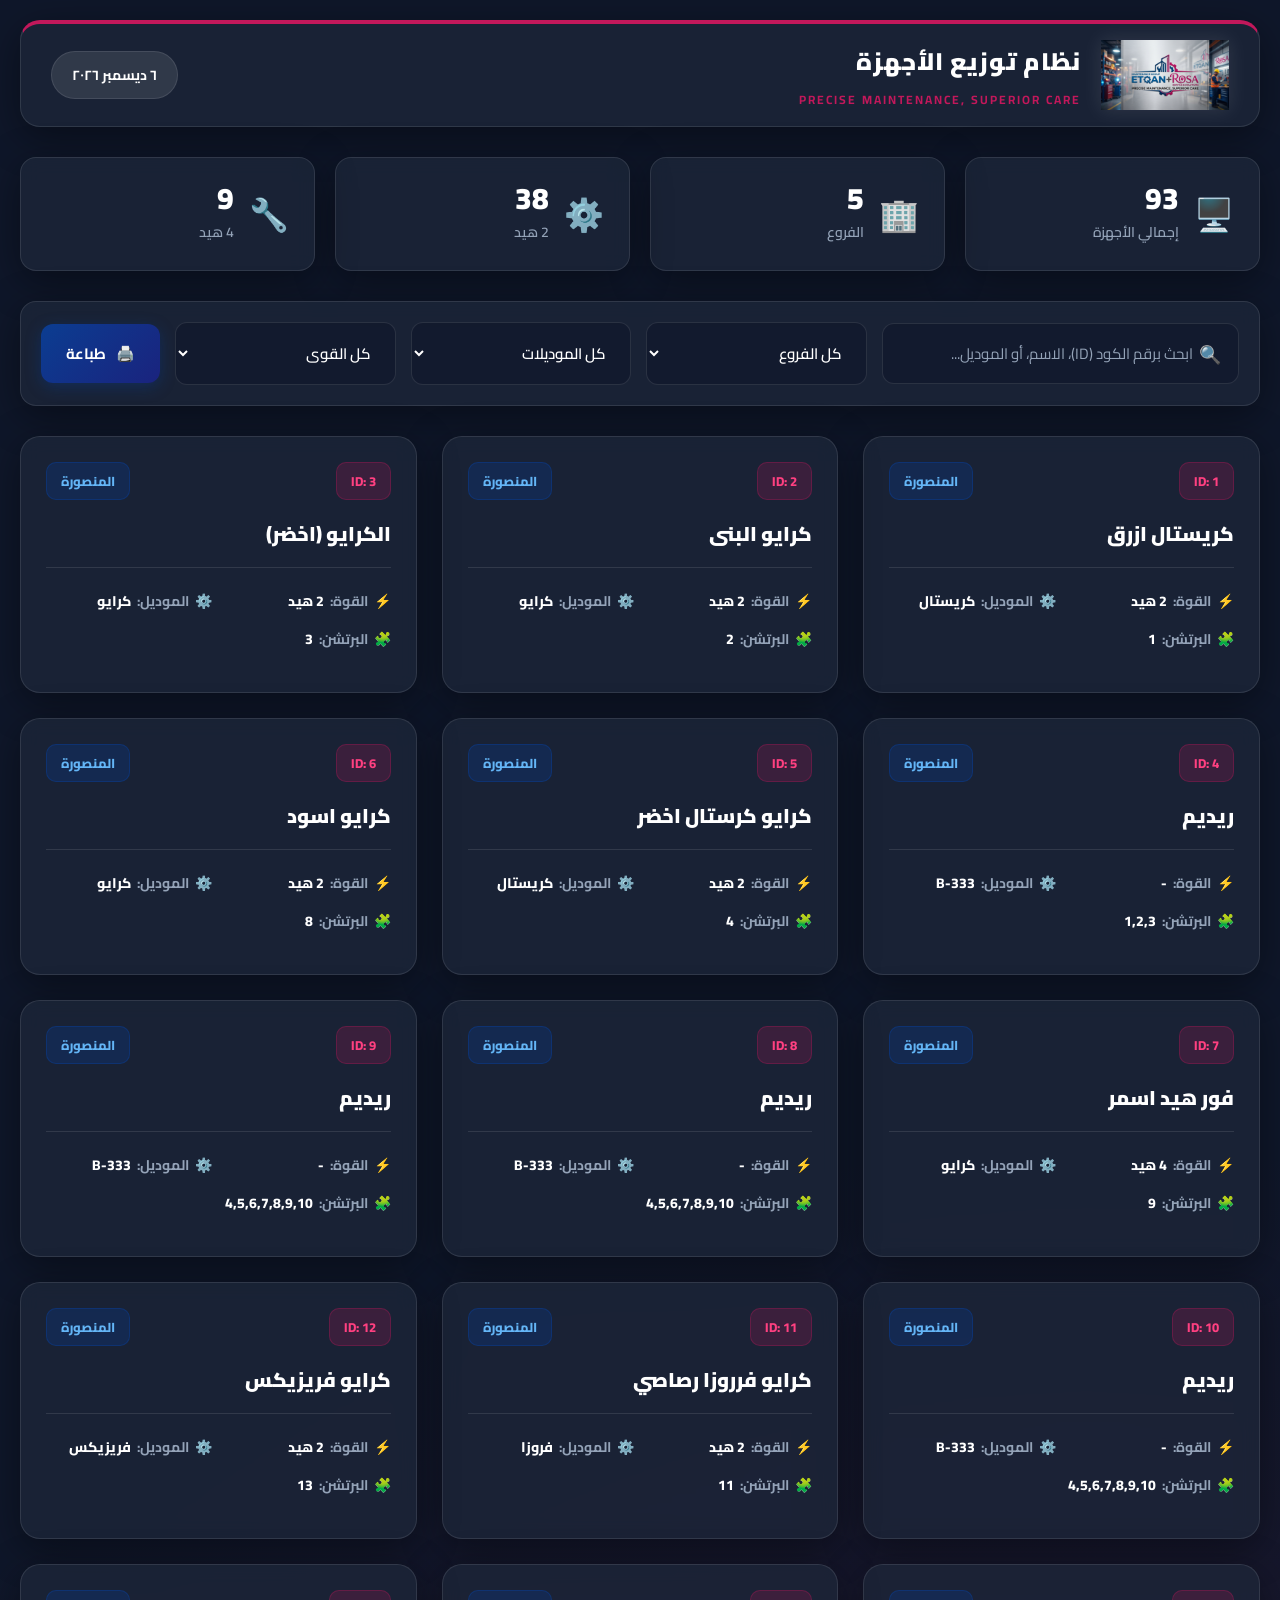
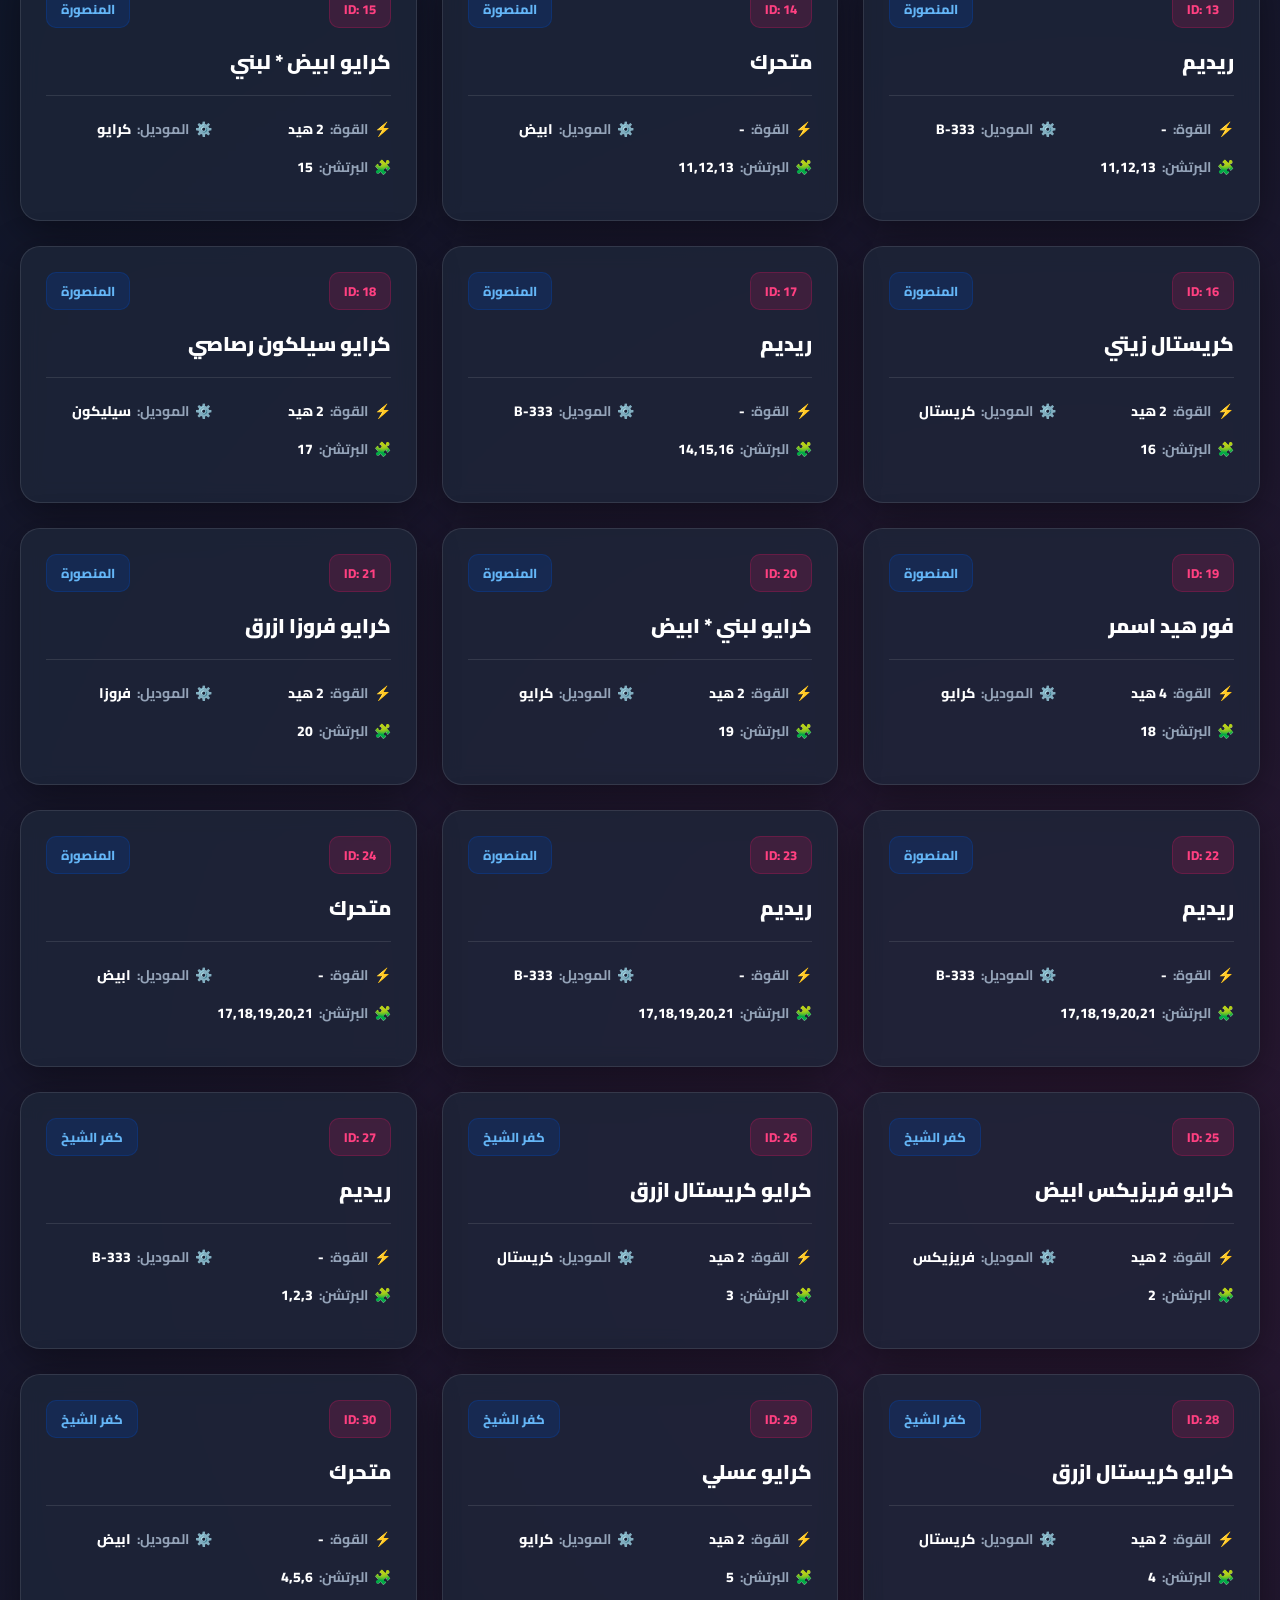
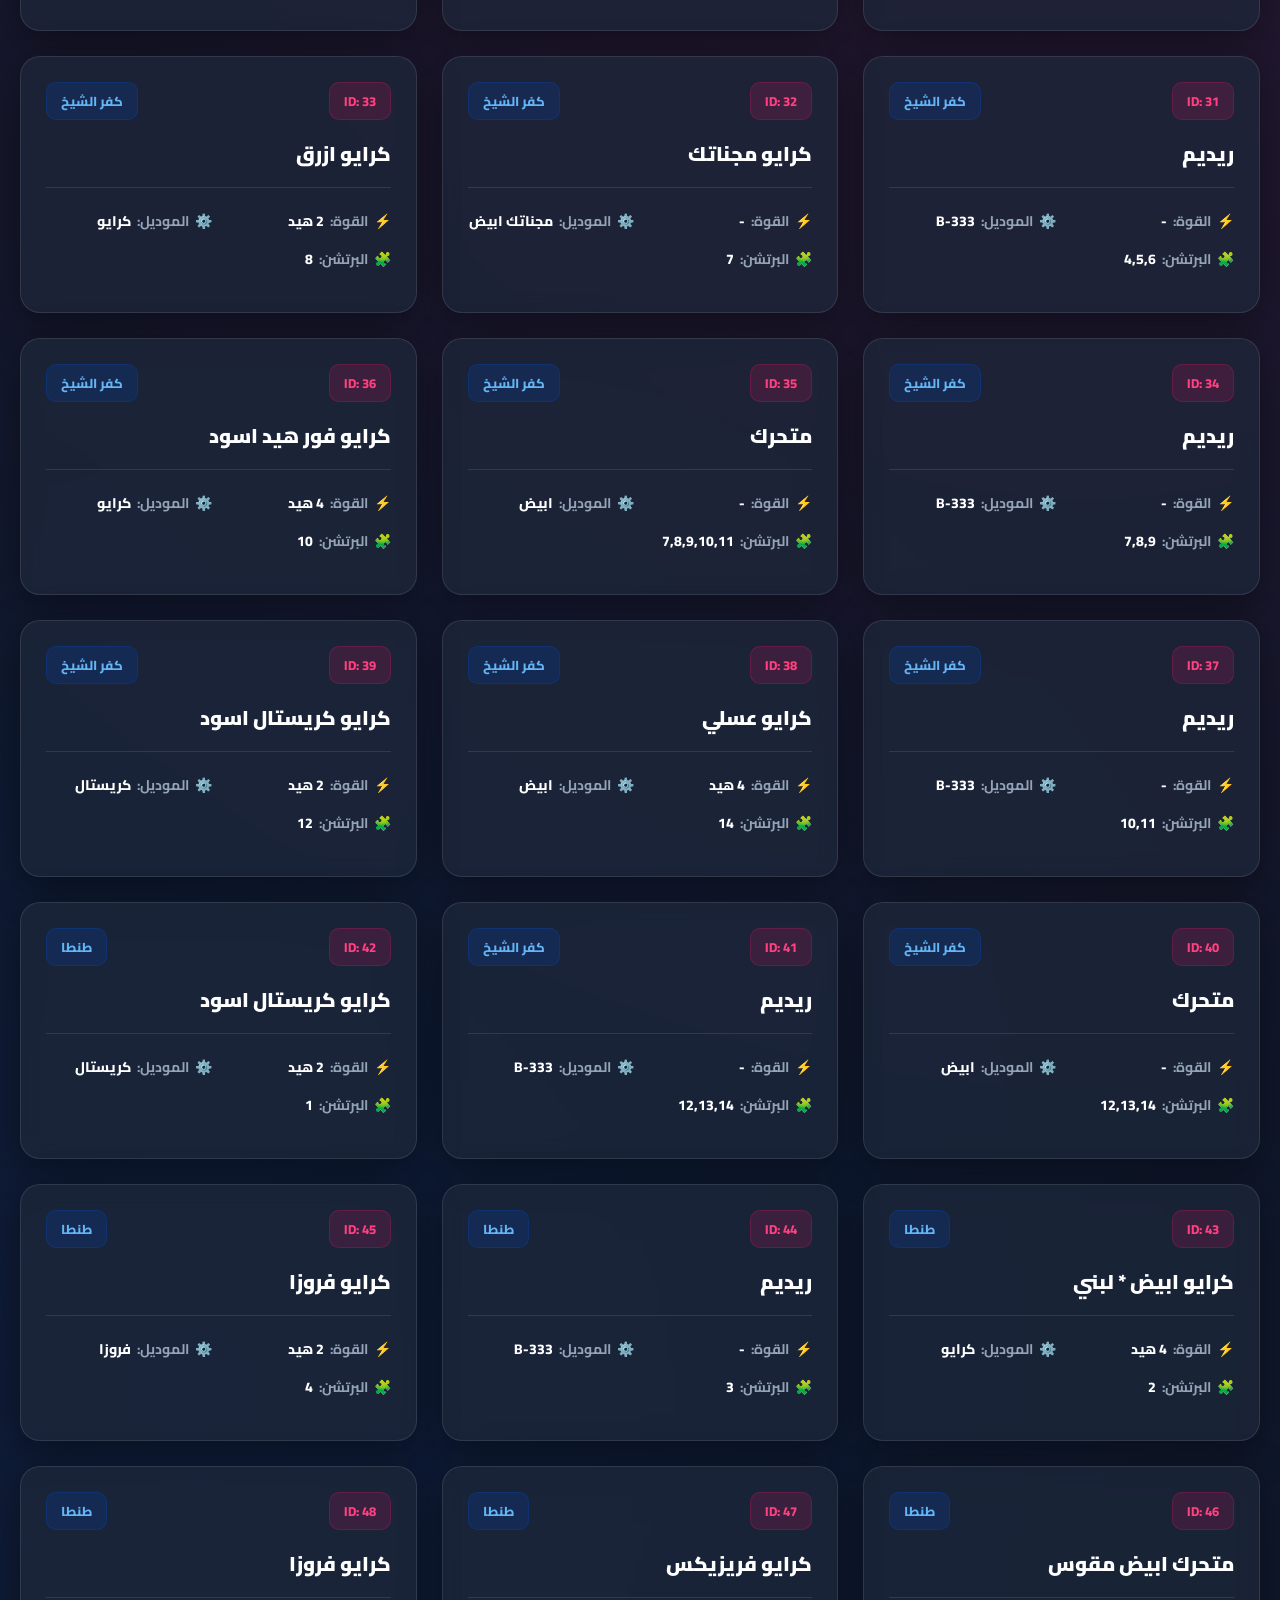
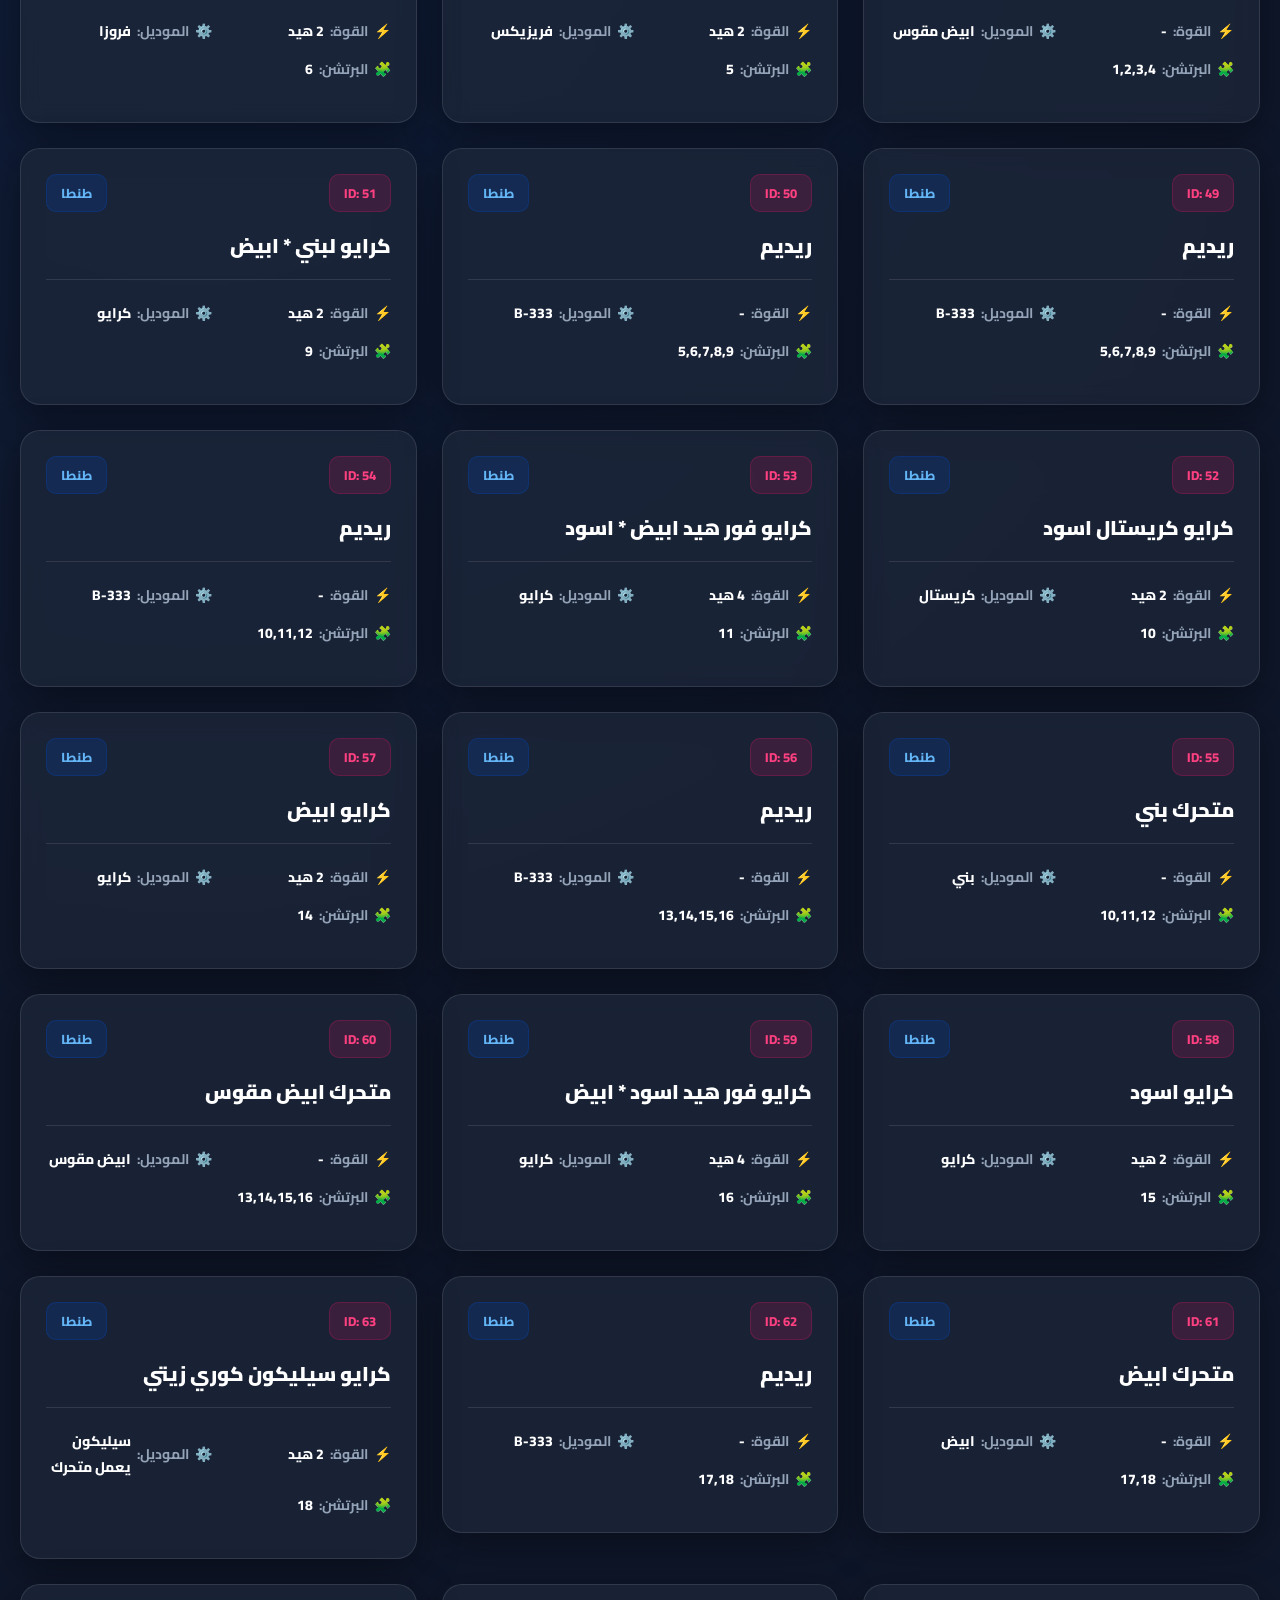
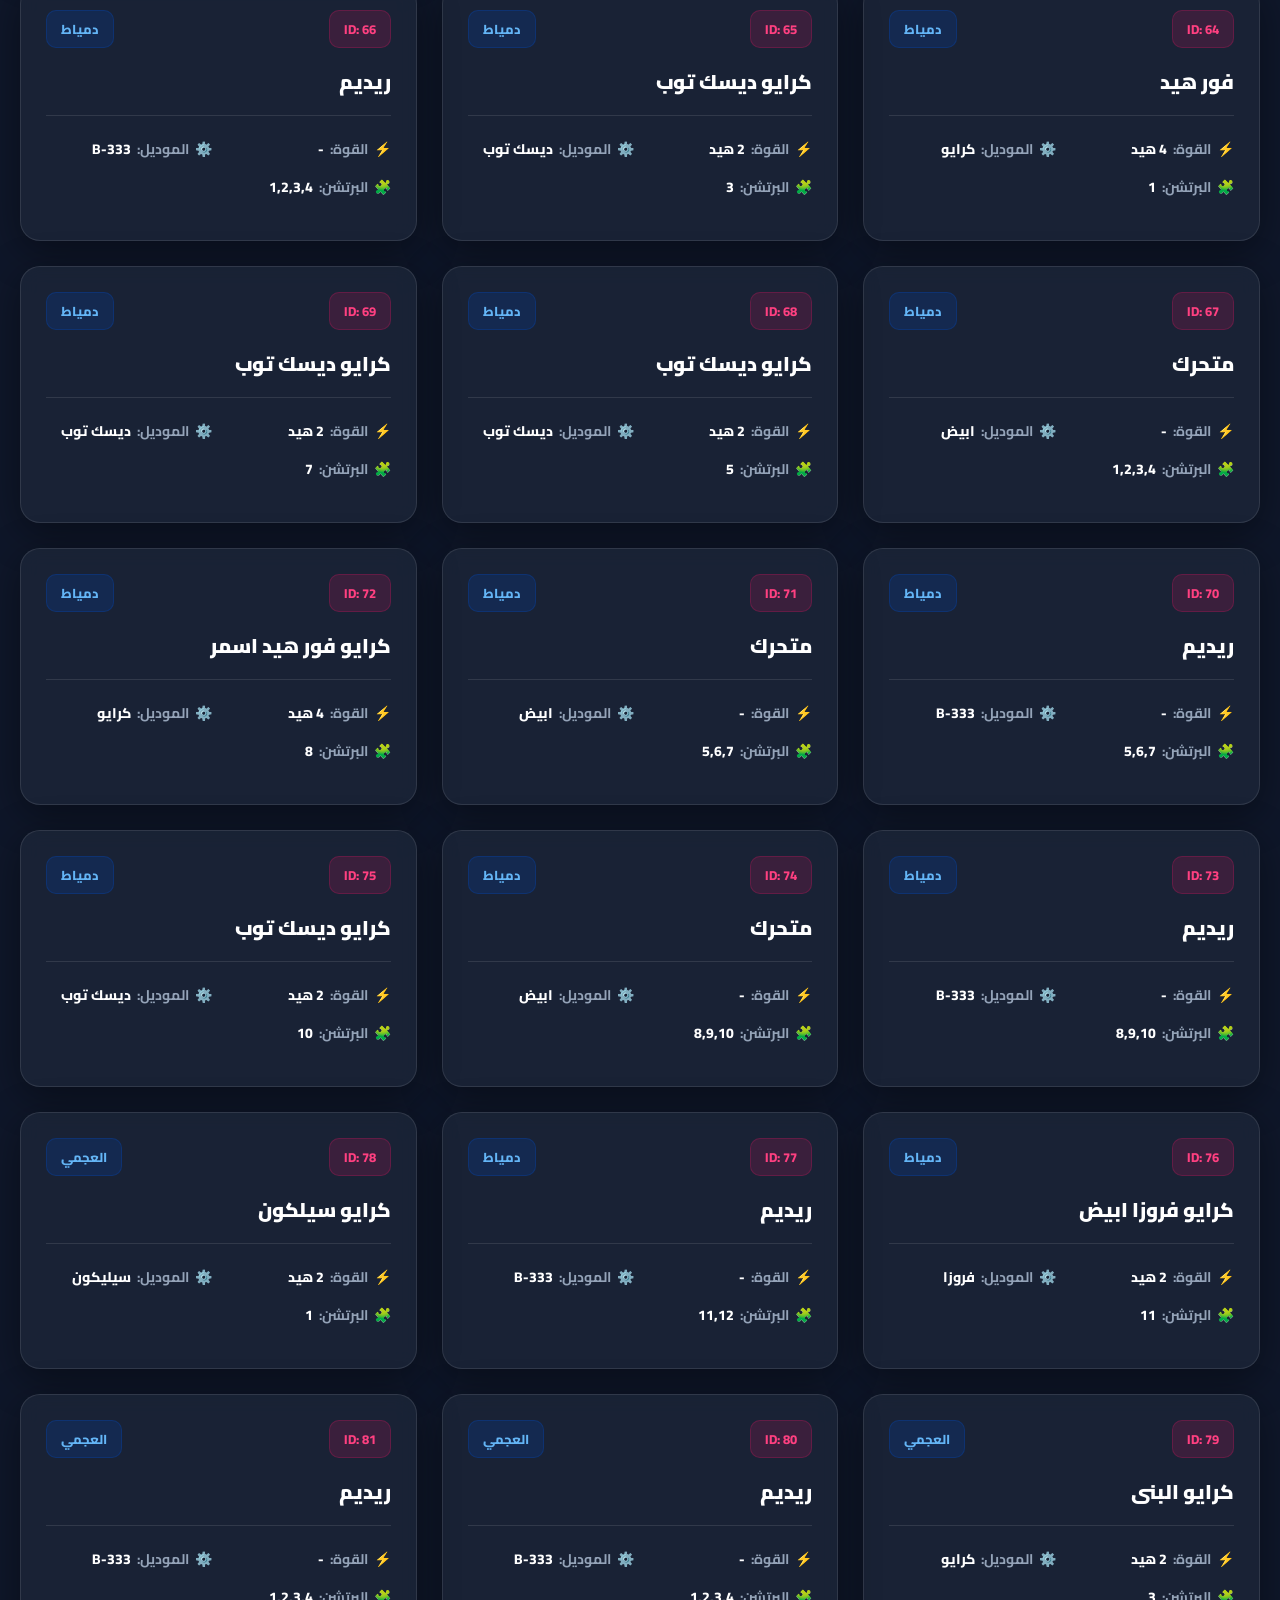
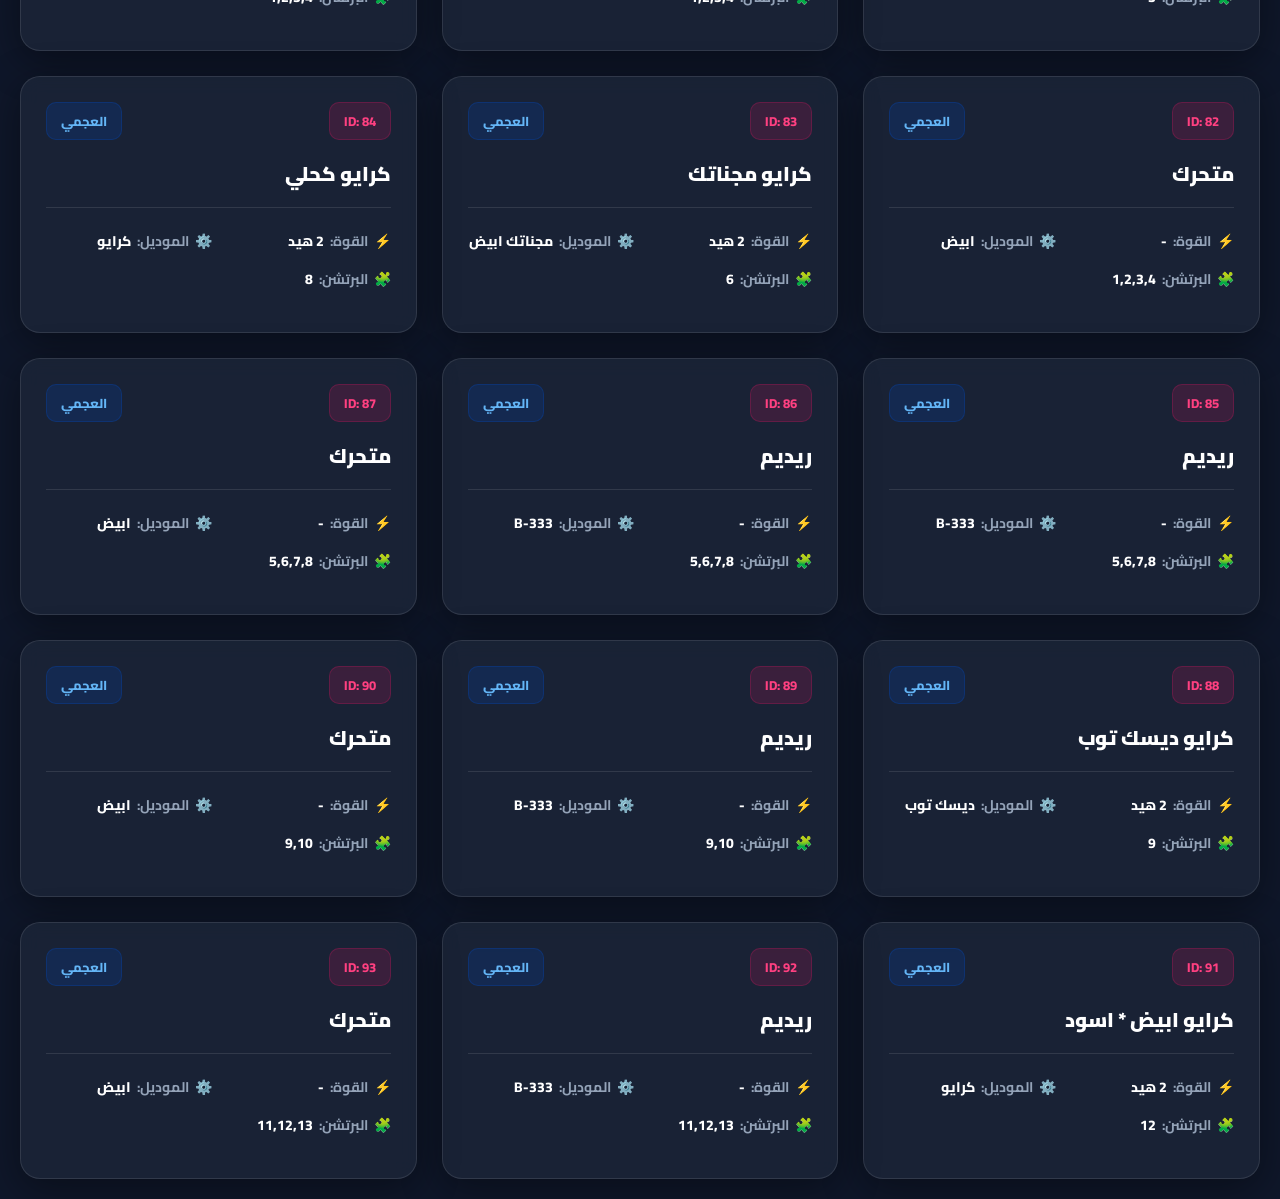
==== index.html @ a365dbce "Update page title: Change "نظام إدارة الأجهزة" to "نظام توزيع الأجهزة" for improved clarity" ====
<!DOCTYPE html>
<html lang="ar" dir="rtl">
<head>
<meta charset="UTF-8">
<meta name="viewport" content="width=device-width, initial-scale=1.0">
<title>ETQAN + ROSA | نظام توزيع الأجهزة</title>
<link href="https://fonts.googleapis.com/css2?family=Cairo:wght@400;600;700;900&display=swap" rel="stylesheet">
<style>
:root {
  --primary: #0b3d91;
  --secondary: #c2185b;
  --bg-dark: #0f172a; 
  --bg-card: rgba(30, 41, 59, 0.7); 
  --text-light: #f8fafc;
  --text-muted: #94a3b8;
  --border-glow: rgba(255, 255, 255, 0.1);
  --shadow: 0 10px 40px rgba(0, 0, 0, 0.4);
}

* { box-sizing: border-box; font-family: 'Cairo', sans-serif; margin: 0; padding: 0; }
body { 
  background-color: var(--bg-dark);
  background-image: radial-gradient(circle at 15% 50%, rgba(11, 61, 145, 0.15), transparent 25%),
                    radial-gradient(circle at 85% 30%, rgba(194, 24, 91, 0.15), transparent 25%);
  color: var(--text-light); 
  padding: 20px; 
  min-height: 100vh; 
}
.container { max-width: 1400px; margin: auto; }

/* الهيدر */
.main-header {
  display: flex; justify-content: space-between; align-items: center;
  background: var(--bg-card); backdrop-filter: blur(16px);
  padding: 15px 30px; border-radius: 20px;
  box-shadow: var(--shadow); margin-bottom: 30px;
  border: 1px solid var(--border-glow);
  border-top: 4px solid var(--secondary);
}

.logo-area { display: flex; align-items: center; gap: 20px; }
.logo-img { height: 70px; object-fit: contain; filter: drop-shadow(0 0 10px rgba(255,255,255,0.1)); }
.header-text h1 { font-size: 24px; color: #fff; font-weight: 900; letter-spacing: 1px;}
.header-text p { font-size: 12px; color: var(--secondary); font-weight: 700; letter-spacing: 2px; margin-top: 4px;}

.date-badge { background: rgba(255,255,255,0.1); color: #fff; padding: 10px 20px; border-radius: 30px; font-weight: 700; font-size: 14px; border: 1px solid var(--border-glow); white-space: nowrap;}

/* إحصائيات */
.stats { display: grid; grid-template-columns: repeat(auto-fit, minmax(200px, 1fr)); gap: 20px; margin-bottom: 30px; }
.stat { 
  background: var(--bg-card); backdrop-filter: blur(10px);
  padding: 25px; border-radius: 16px; box-shadow: var(--shadow); 
  display: flex; align-items: center; gap: 15px; border-right: 4px solid var(--primary);
  border: 1px solid var(--border-glow);
  transition: transform 0.3s ease;
}
.stat:hover { transform: translateY(-5px); border-color: var(--primary); }
.stat-icon { font-size: 32px; }
.stat-info span { display: block; font-size: 30px; font-weight: 900; color: #fff; line-height: 1; }
.stat-info label { font-size: 14px; color: var(--text-muted); margin-top: 6px; display: block; font-weight: 600;}

/* أدوات البحث */
.toolbar { 
  display: flex; gap: 15px; flex-wrap: wrap; 
  background: var(--bg-card); backdrop-filter: blur(10px); 
  padding: 20px; border-radius: 16px; box-shadow: var(--shadow); margin-bottom: 30px; align-items: center;
  border: 1px solid var(--border-glow);
}
.search-box { position: relative; flex: 2; min-width: 250px; }
.search-box .search-icon { position: absolute; right: 18px; top: 50%; transform: translateY(-50%); color: var(--text-muted); font-size: 18px;}
.search-box input { width: 100%; padding: 15px 45px 15px 20px; border: 1px solid var(--border-glow); border-radius: 12px; font-family: 'Cairo'; font-size: 15px; background: rgba(15, 23, 42, 0.6); color: #fff; transition: all 0.3s; }
.search-box input::placeholder { color: var(--text-muted); }
.search-box input:focus { outline: none; border-color: var(--primary); box-shadow: 0 0 0 4px rgba(11,61,145,0.3); }

.toolbar select { padding: 15px 20px; border: 1px solid var(--border-glow); border-radius: 12px; font-family: 'Cairo'; font-size: 15px; font-weight: 600; background: rgba(15, 23, 42, 0.6); color: #fff; flex: 1; min-width: 140px; cursor: pointer; transition: all 0.3s; }
.toolbar select:focus { outline: none; border-color: var(--primary); }
.toolbar select option { background: var(--bg-dark); color: #fff; }

.btn-print { padding: 15px 25px; border: none; border-radius: 12px; background: linear-gradient(135deg, var(--primary), #1a237e); color: #fff; cursor: pointer; font-family: 'Cairo'; font-weight: 700; font-size: 15px; transition: all 0.3s; display: flex; align-items: center; justify-content: center; gap: 10px; box-shadow: 0 4px 15px rgba(11,61,145,0.4); white-space: nowrap;}
.btn-print:hover { transform: translateY(-2px); box-shadow: 0 6px 20px rgba(11,61,145,0.6);}

/* شبكة الأجهزة */
.devices { display: grid; grid-template-columns: repeat(auto-fill, minmax(300px, 1fr)); gap: 25px; align-items: start; }

.card { 
  background: var(--bg-card); backdrop-filter: blur(10px);
  border-radius: 20px; padding: 25px; 
  box-shadow: var(--shadow); cursor: pointer; 
  transition: all 0.3s ease; border: 1px solid var(--border-glow); 
  position: relative; overflow: hidden; display: flex; flex-direction: column; text-decoration: none; color: inherit;
  animation: fadeIn 0.5s ease-out forwards; opacity: 0;
}

@keyframes fadeIn { from { opacity: 0; transform: translateY(10px); } to { opacity: 1; transform: translateY(0); } }

.card:hover { 
  transform: translateY(-8px); 
  box-shadow: 0 15px 35px rgba(0,0,0,0.5); 
  border-color: rgba(255,255,255,0.3);
  background: rgba(30, 41, 59, 0.9);
}

.card-head { display: flex; justify-content: space-between; align-items: center; margin-bottom: 15px; }
.badge { background: rgba(194, 24, 91, 0.2); color: #ff4081; padding: 6px 14px; border-radius: 10px; font-size: 13px; font-weight: 800; border: 1px solid rgba(194, 24, 91, 0.3);}
.branch-tag { background: rgba(11, 61, 145, 0.3); color: #64b5f6; padding: 6px 14px; border-radius: 10px; font-size: 13px; font-weight: 800; border: 1px solid rgba(11, 61, 145, 0.5);}
.card h3 { font-size: 20px; color: #fff; margin-bottom: 20px; border-bottom: 1px solid var(--border-glow); padding-bottom: 15px; font-weight: 900;}

.info-grid { display: grid; grid-template-columns: 1fr 1fr; gap: 12px; margin-bottom: 15px; }
.info-item { font-size: 14px; color: var(--text-muted); font-weight: 600; display: flex; align-items: center; gap: 6px;}
.info-item span { color: #fff; font-weight: 800; }
.info-item.full-width { grid-column: 1 / -1; }

.empty { grid-column: 1/-1; text-align: center; padding: 60px; color: var(--text-muted); font-size: 18px; font-weight: 700; }

/* =========================================
   التجاوب مع الشاشات (Responsive Design)
   ========================================= */

/* للشاشات المتوسطة (تابلت) */
@media (max-width: 992px) {
  .stats { grid-template-columns: repeat(2, 1fr); } /* الإحصائيات اتنين في الصف */
  .search-box { flex: 1 1 100%; } /* مربع البحث ياخد الصف كله */
  .toolbar select { flex: 1 1 calc(50% - 10px); } /* الفلاتر اتنين في الصف */
  .btn-print { flex: 1 1 100%; } /* زرار الطباعة ياخد الصف كله */
}

/* للشاشات الصغيرة (موبايل) */
@media (max-width: 768px) {
  body { padding: 10px; }
  
  /* الهيدر يترتب فوق بعض */
  .main-header { flex-direction: column; text-align: center; gap: 15px; padding: 20px; }
  .logo-area { flex-direction: column; gap: 10px; }
  .logo-img { height: 60px; }
  .header-text h1 { font-size: 20px; }
  .date-badge { font-size: 12px; padding: 8px 15px; }

  /* الإحصائيات واحد في الصف */
  .stats { grid-template-columns: 1fr; gap: 15px; }
  
  /* الفلاتر واحد في الصف */
  .toolbar select { flex: 1 1 100%; }
  
  /* الكروت واحد في الصف */
  .devices { grid-template-columns: 1fr; }
  .card { padding: 20px; }
  
  /* تصغير الخطوط شوية */
  .card h3 { font-size: 18px; }
  .stat-info span { font-size: 24px; }
}

/* للطباعة */
@media print {
  body { background: #fff; color: #000; }
  .main-header, .toolbar, .stats, .btn-print { display: none !important; }
  .devices { grid-template-columns: repeat(3, 1fr); gap: 15px; }
  .card { break-inside: avoid; box-shadow: none; border: 1px solid #ccc; background: #fff; color: #000; }
  .card h3, .info-item span { color: #000; }
  .card:hover { transform: none; }
}
</style>
</head>
<body>
<div class="container">
  <header class="main-header">
    <div class="logo-area">
      <img src="logo.png" alt="ETQAN + ROSA" class="logo-img">
      <div class="header-text">
        <h1>نظام توزيع الأجهزة</h1>
        <p>PRECISE MAINTENANCE, SUPERIOR CARE</p>
      </div>
    </div>
    <div class="date-badge" id="currentDate"></div>
  </header>

  <div class="stats" id="stats"></div>

  <div class="toolbar">
    <div class="search-box">
      <span class="search-icon">🔍</span>
      <input type="text" id="search" placeholder="ابحث برقم الكود (ID)، الاسم، أو الموديل..." oninput="applyFilter()">
    </div>
    <select id="filterBranch" onchange="applyFilter()"><option value="">كل الفروع</option></select>
    <select id="filterModel" onchange="applyFilter()"><option value="">كل الموديلات</option></select>
    <select id="filterPower" onchange="applyFilter()"><option value="">كل القوى</option></select>
    <button class="btn-print" onclick="window.print()"><span>🖨️</span> طباعة</button>
  </div>

  <div class="devices" id="devices"></div>
</div>

<script src="data.js"></script>
<script>
const options = { year: 'numeric', month: 'long', day: 'numeric' };
document.getElementById('currentDate').textContent = new Date().toLocaleDateString('ar-EG', options);

function renderStats() {
  const branches = [...new Set(devices.map(d => d.branch))];
  document.getElementById('stats').innerHTML = `
    <div class="stat"><div class="stat-icon">🖥️</div><div class="stat-info"><span>${devices.length}</span><label>إجمالي الأجهزة</label></div></div>
    <div class="stat"><div class="stat-icon">🏢</div><div class="stat-info"><span>${branches.length}</span><label>الفروع</label></div></div>
    <div class="stat"><div class="stat-icon">⚙️</div><div class="stat-info"><span>${devices.filter(d => d.type.includes('2')).length}</span><label>2 هيد</label></div></div>
    <div class="stat"><div class="stat-icon">🔧</div><div class="stat-info"><span>${devices.filter(d => d.type.includes('4')).length}</span><label>4 هيد</label></div></div>
  `;
}

function fillFilters() {
  const branches = [...new Set(devices.map(d => d.branch))].sort();
  const models = [...new Set(devices.map(d => d.model).filter(Boolean))].sort();
  const powers = [...new Set(devices.map(d => d.type).filter(Boolean))].sort();
  document.getElementById('filterBranch').innerHTML += branches.map(b => `<option value="${b}">${b}</option>`).join('');
  document.getElementById('filterModel').innerHTML += models.map(m => `<option value="${m}">${m}</option>`).join('');
  document.getElementById('filterPower').innerHTML += powers.map(p => `<option value="${p}">${p}</option>`).join('');
}

function applyFilter() {
  const q = document.getElementById('search').value.trim().toLowerCase();
  const branch = document.getElementById('filterBranch').value;
  const model = document.getElementById('filterModel').value;
  const power = document.getElementById('filterPower').value;

  const filtered = devices.filter(d => {
    if (branch && d.branch !== branch) return false;
    if (model && d.model !== model) return false;
    if (power && d.type !== power) return false;
    if (q) {
      const hay = `${d.id} ${d.name} ${d.type} ${d.model} ${d.branch} ${d.partition}`.toLowerCase();
      if (!hay.includes(q)) return false;
    }
    return true;
  });
  renderDevices(filtered);
}

function renderDevices(list) {
  const container = document.getElementById('devices');
  container.innerHTML = '';
  if (list.length === 0) { container.innerHTML = '<div class="empty">لا توجد أجهزة مطابقة لبحثك 🔍</div>'; return; }

  list.forEach((dev, index) => {
    const card = document.createElement('a');
    card.className = 'card';
    card.style.animationDelay = `${index * 0.05}s`;
    card.href = `device.html?id=${dev.id}`; 
    
    card.innerHTML = `
      <div class="card-head">
        <span class="badge">ID: ${dev.id}</span>
        <span class="branch-tag">${dev.branch}</span>
      </div>
      <h3>${dev.name}</h3>
      <div class="info-grid">
        <div class="info-item">⚡ <b>القوة:</b> <span>${dev.type}</span></div>
        <div class="info-item">⚙️ <b>الموديل:</b> <span>${dev.model}</span></div>
        <div class="info-item full-width">🧩 <b>البرتشن:</b> <span>${dev.partition}</span></div>
      </div>
    `;
    container.appendChild(card);
  });
}

renderStats();
fillFilters();
renderDevices(devices);
</script>
</body>
</html>
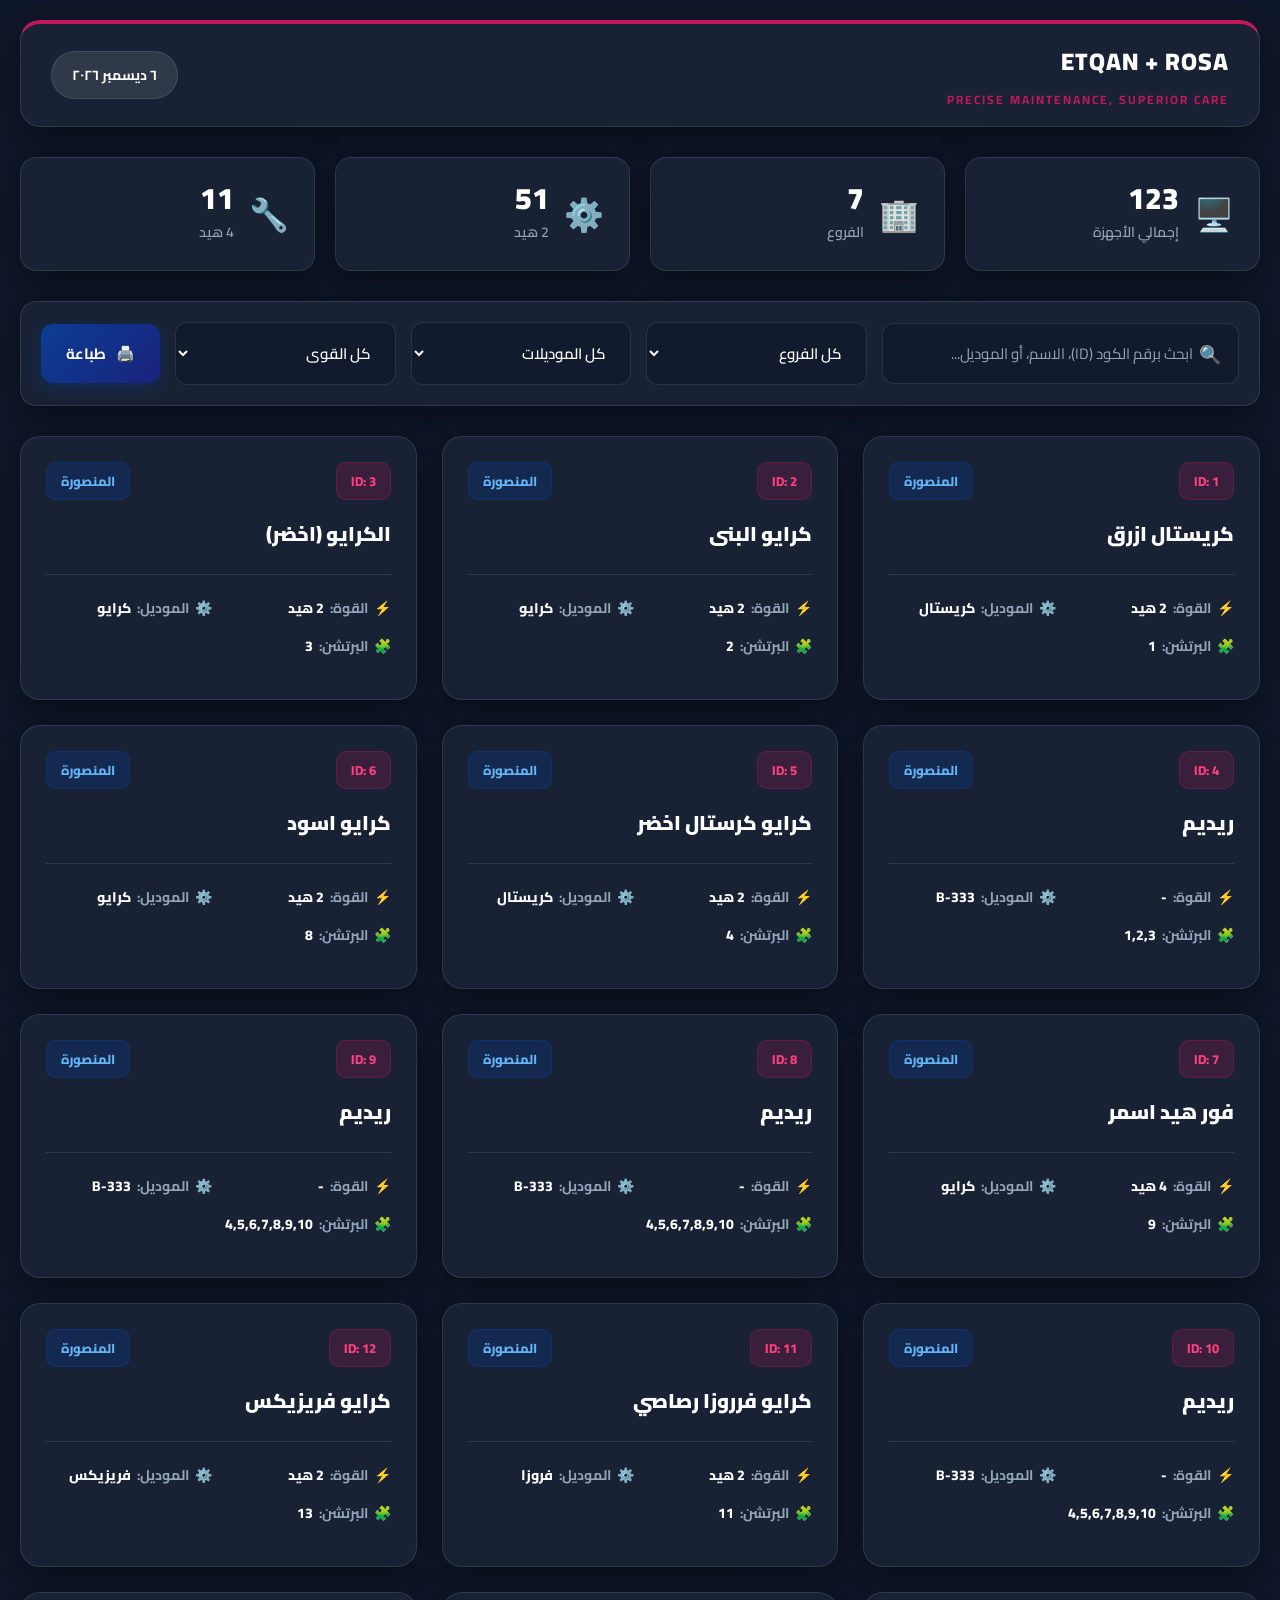
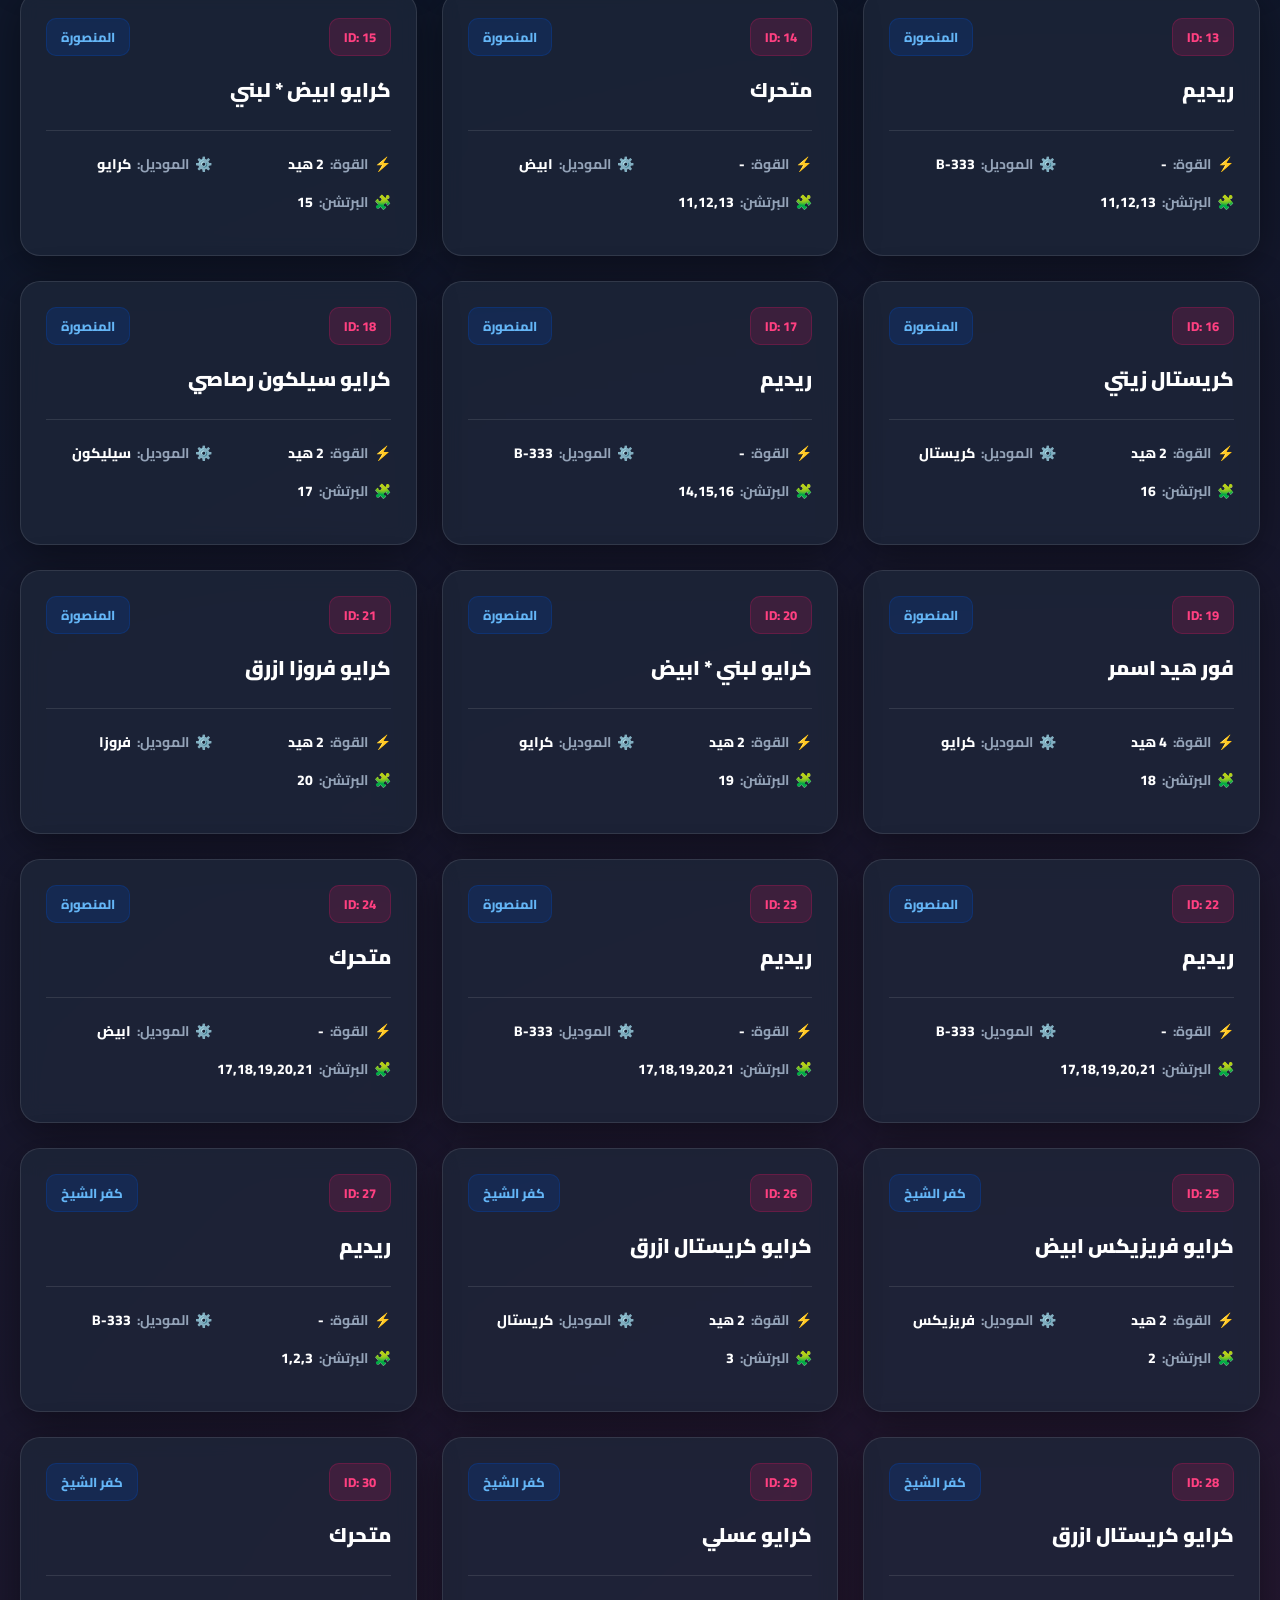
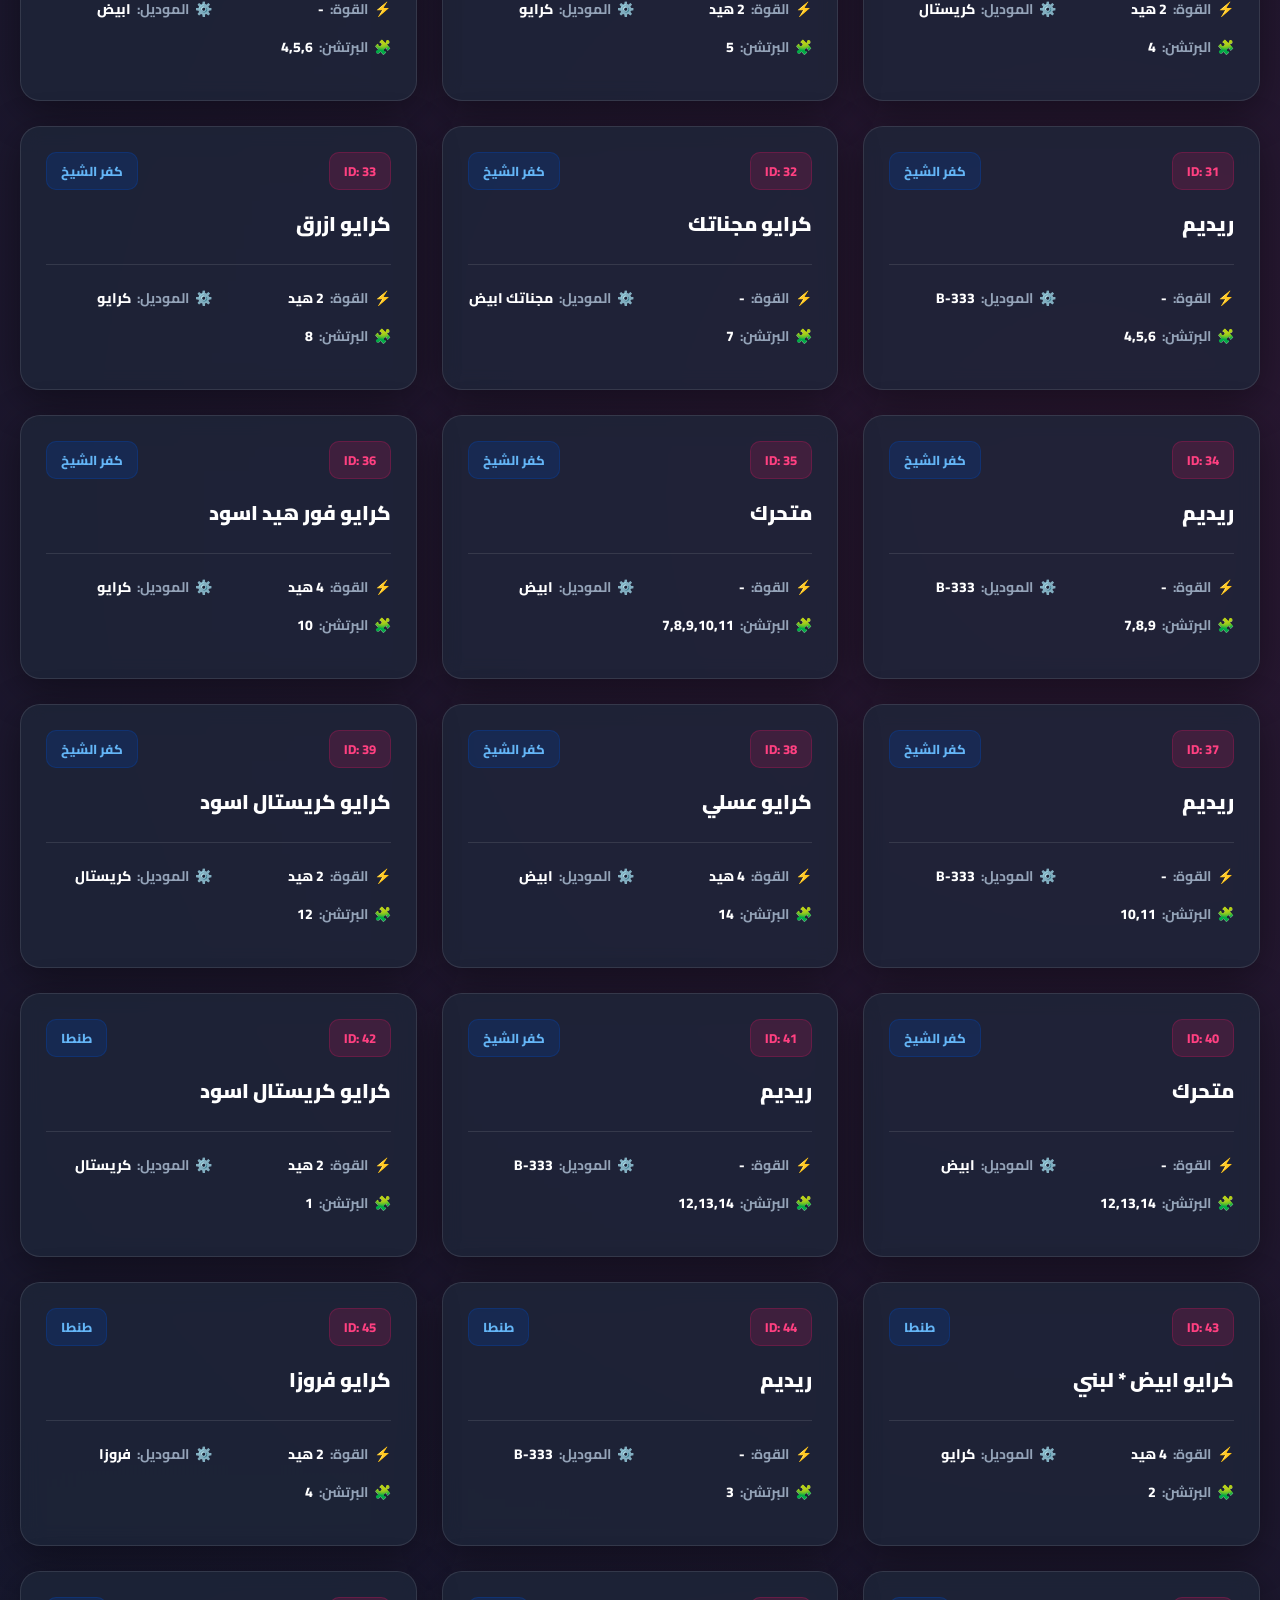
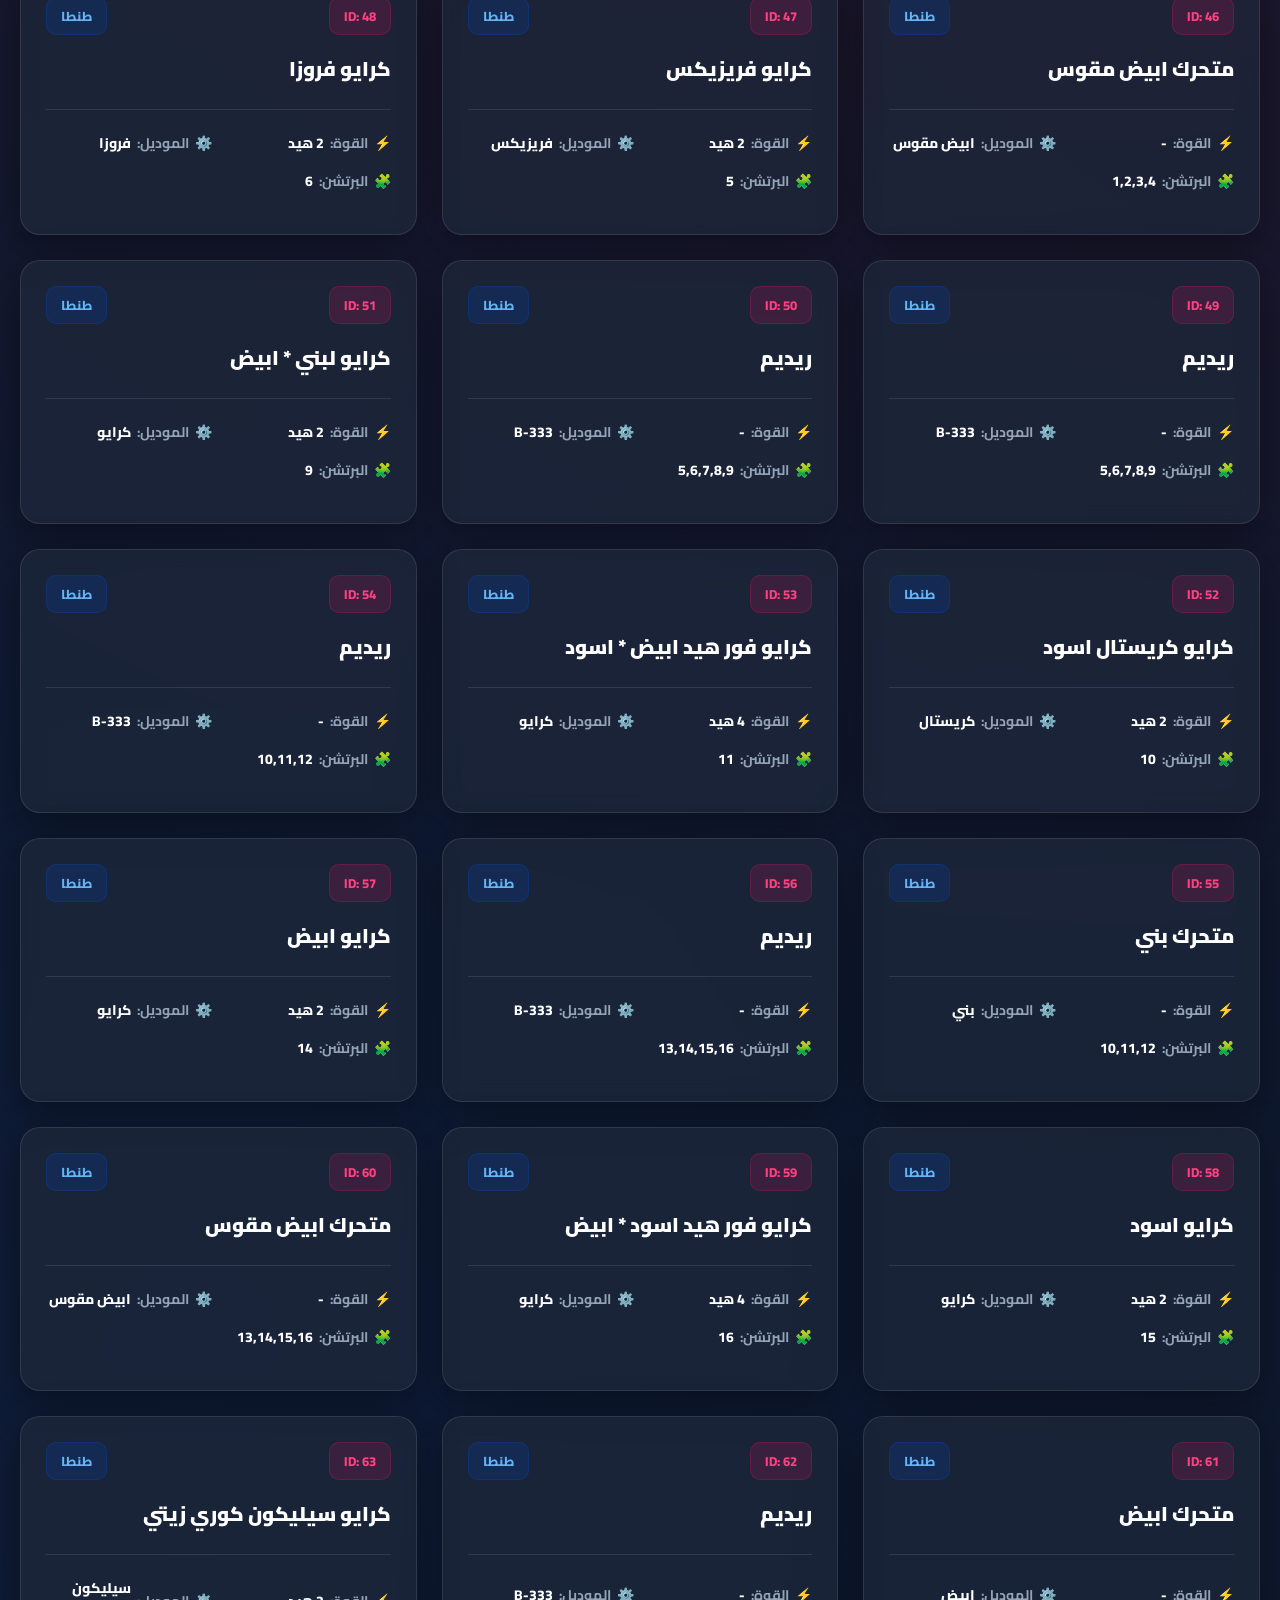
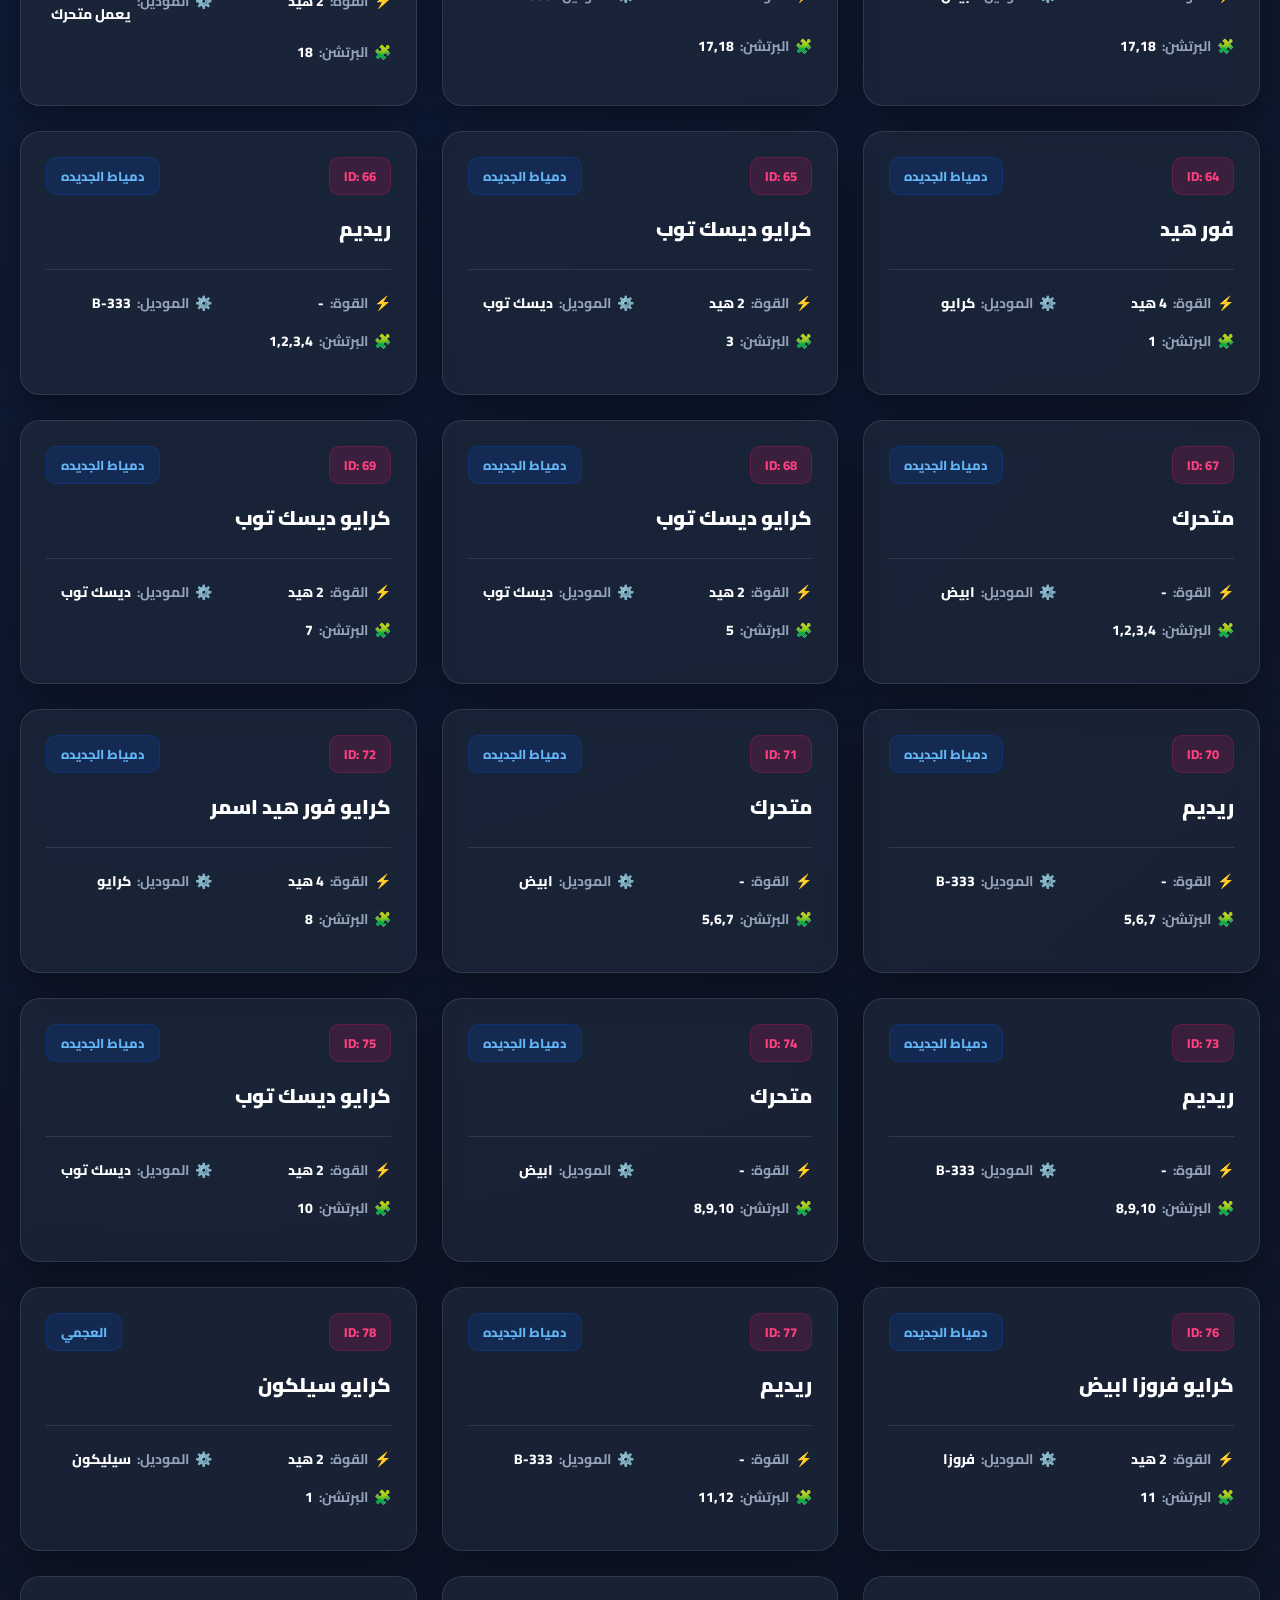
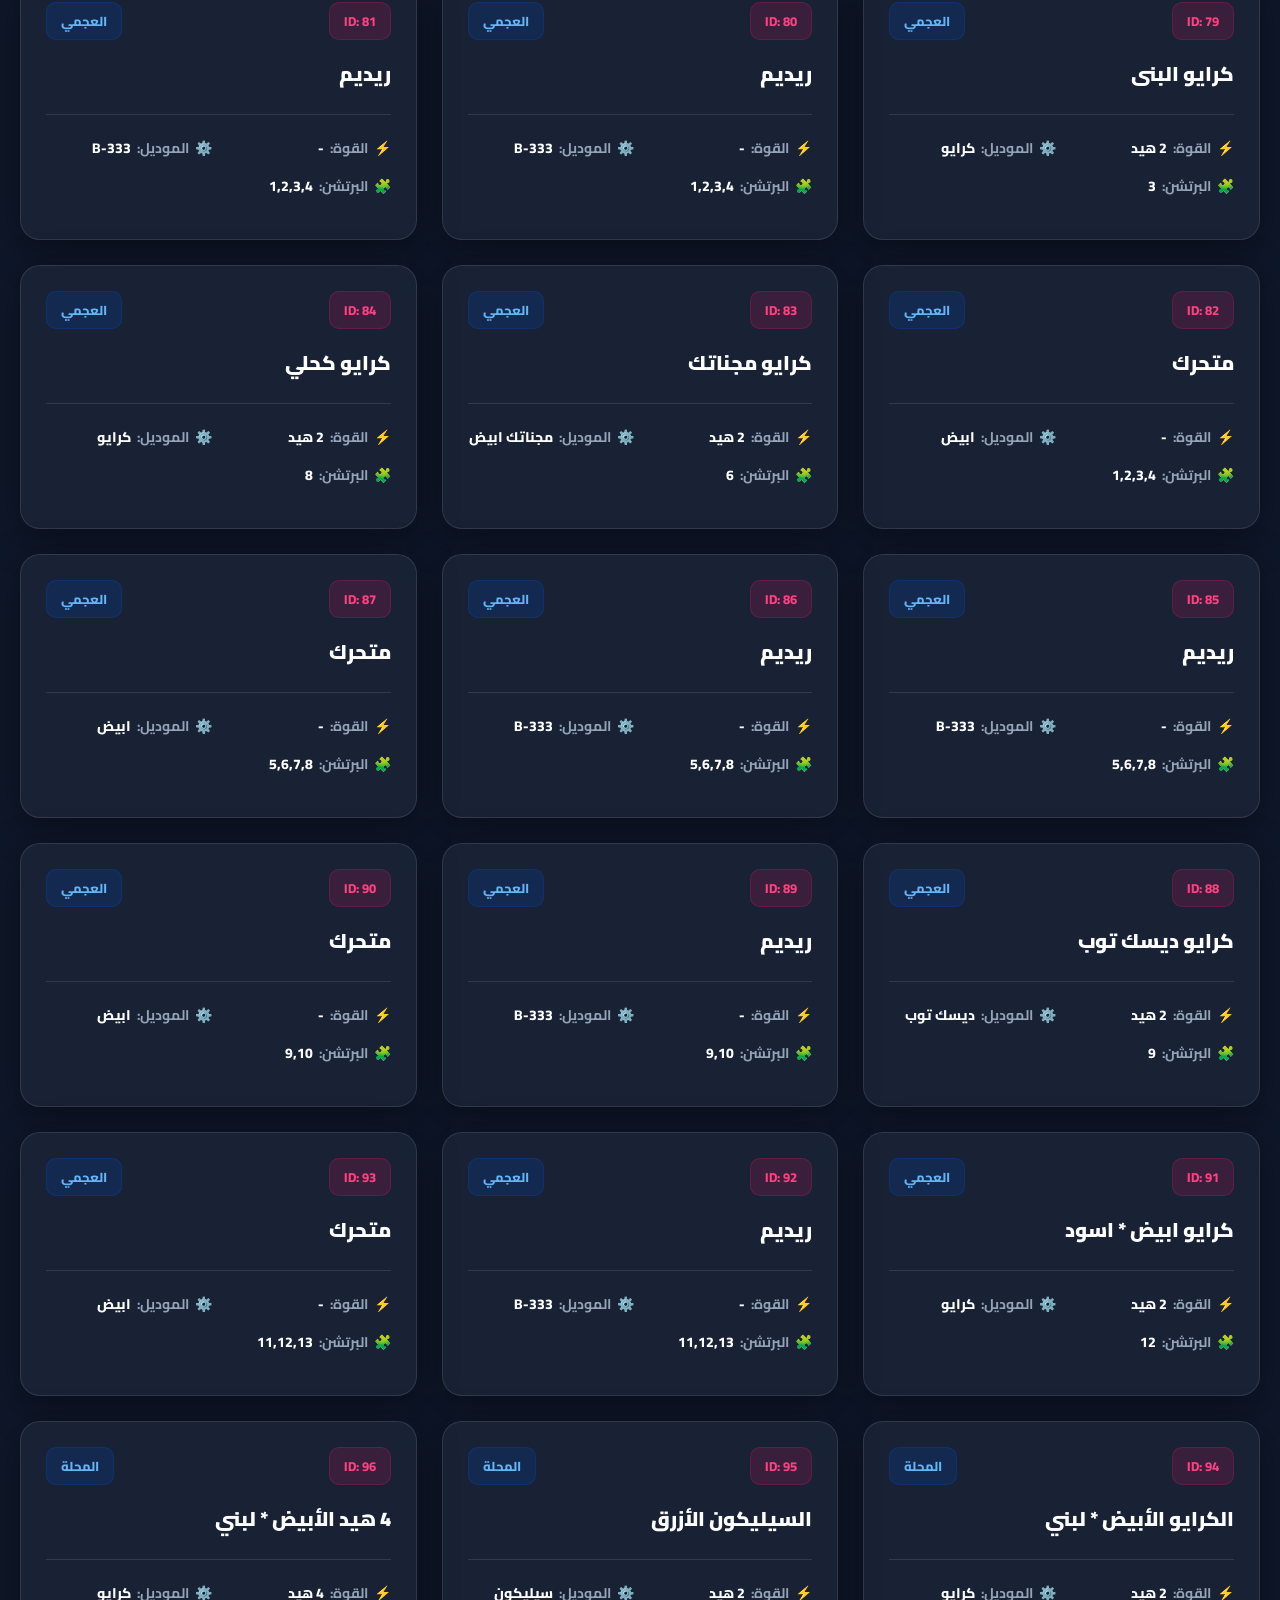
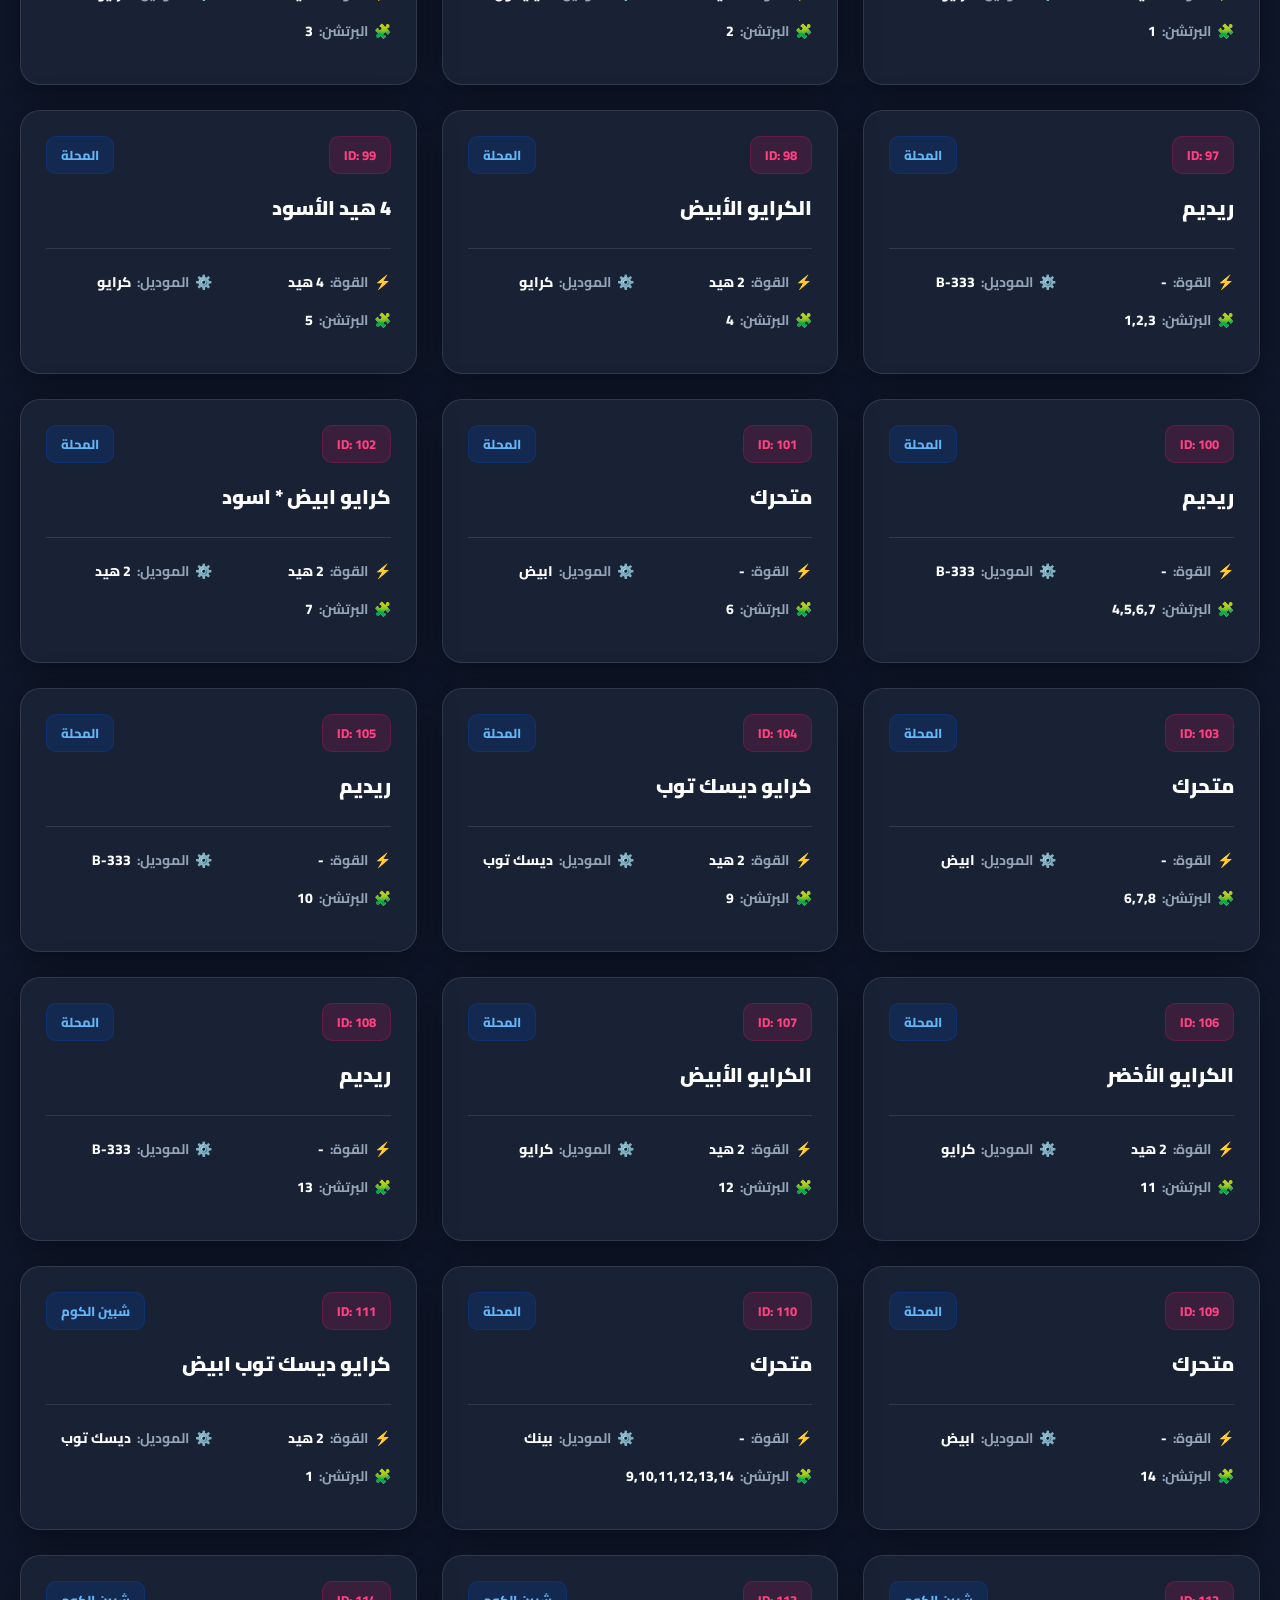
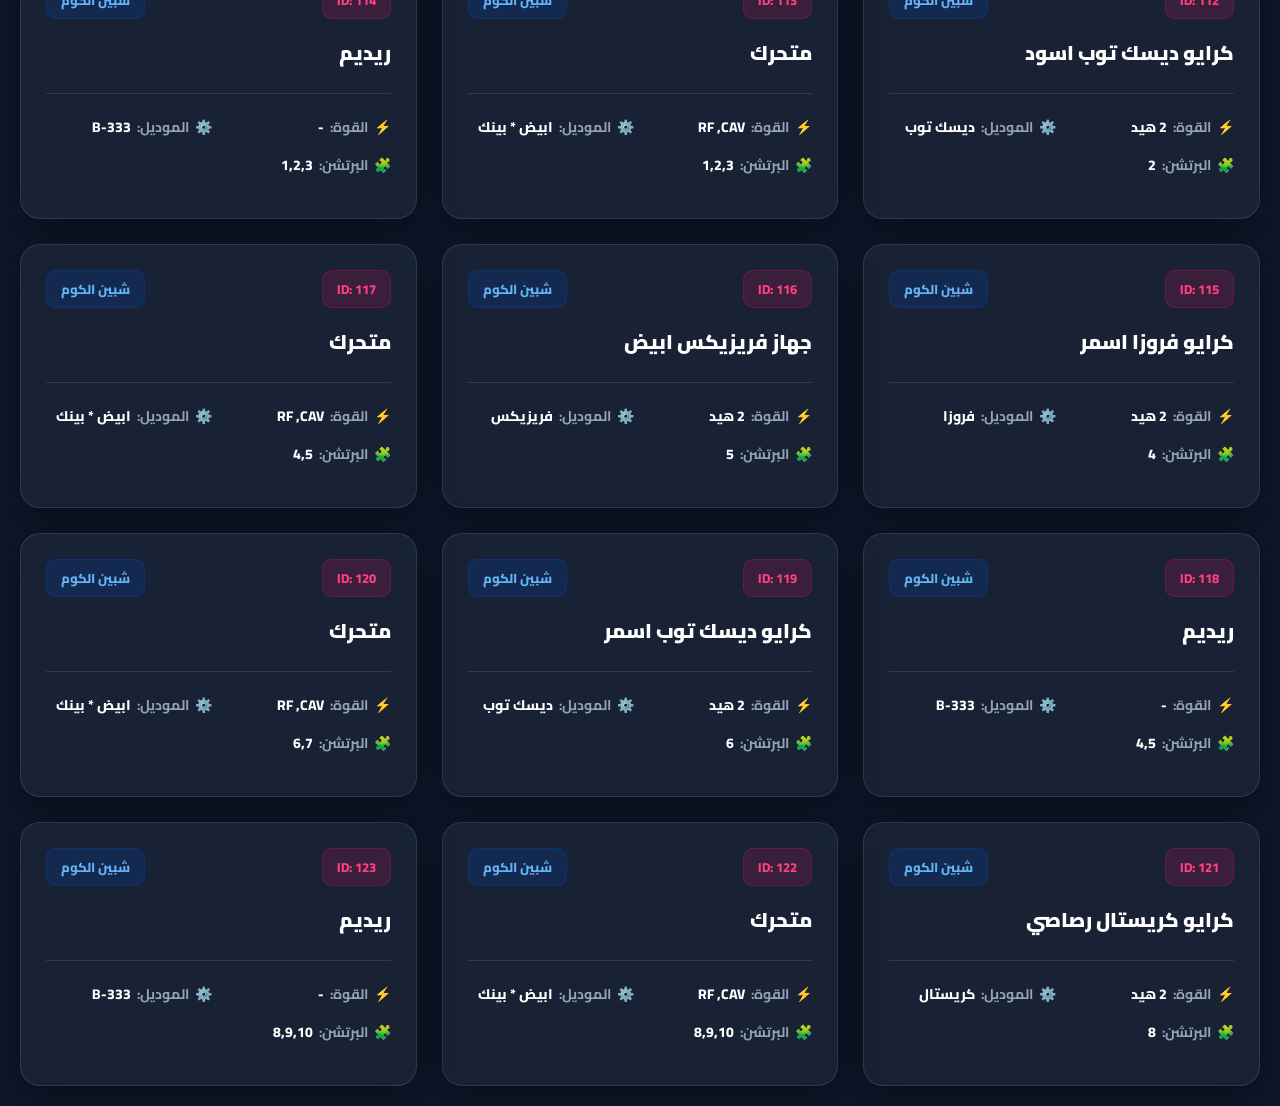
==== commit de82ebd7: "Refactor code structure for improved readability and maintainability" ====
--- a/index.html
+++ b/index.html
@@ -39,7 +39,6 @@
 }
 
 .logo-area { display: flex; align-items: center; gap: 20px; }
-.logo-img { height: 70px; object-fit: contain; filter: drop-shadow(0 0 10px rgba(255,255,255,0.1)); }
 .header-text h1 { font-size: 24px; color: #fff; font-weight: 900; letter-spacing: 1px;}
 .header-text p { font-size: 12px; color: var(--secondary); font-weight: 700; letter-spacing: 2px; margin-top: 4px;}
 
@@ -80,15 +79,18 @@
 .btn-print:hover { transform: translateY(-2px); box-shadow: 0 6px 20px rgba(11,61,145,0.6);}
 
 /* شبكة الأجهزة */
-.devices { display: grid; grid-template-columns: repeat(auto-fill, minmax(300px, 1fr)); gap: 25px; align-items: start; }
+.devices { display: grid; grid-template-columns: repeat(auto-fill, minmax(300px, 1fr)); gap: 25px; align-items: stretch; }
 
 .card { 
   background: var(--bg-card); backdrop-filter: blur(10px);
   border-radius: 20px; padding: 25px; 
   box-shadow: var(--shadow); cursor: pointer; 
   transition: all 0.3s ease; border: 1px solid var(--border-glow); 
-  position: relative; overflow: hidden; display: flex; flex-direction: column; text-decoration: none; color: inherit;
+  position: relative; overflow: hidden; 
+  display: flex; flex-direction: column; /* يخلي البيانات متناسقة فوق بعض */
+  text-decoration: none; color: inherit;
   animation: fadeIn 0.5s ease-out forwards; opacity: 0;
+  height: 100%; /* يخلي كل الكروت بنفس الطول */
 }
 
 @keyframes fadeIn { from { opacity: 0; transform: translateY(10px); } to { opacity: 1; transform: translateY(0); } }
@@ -103,54 +105,37 @@
 .card-head { display: flex; justify-content: space-between; align-items: center; margin-bottom: 15px; }
 .badge { background: rgba(194, 24, 91, 0.2); color: #ff4081; padding: 6px 14px; border-radius: 10px; font-size: 13px; font-weight: 800; border: 1px solid rgba(194, 24, 91, 0.3);}
 .branch-tag { background: rgba(11, 61, 145, 0.3); color: #64b5f6; padding: 6px 14px; border-radius: 10px; font-size: 13px; font-weight: 800; border: 1px solid rgba(11, 61, 145, 0.5);}
-.card h3 { font-size: 20px; color: #fff; margin-bottom: 20px; border-bottom: 1px solid var(--border-glow); padding-bottom: 15px; font-weight: 900;}
-
-.info-grid { display: grid; grid-template-columns: 1fr 1fr; gap: 12px; margin-bottom: 15px; }
+.card h3 { font-size: 20px; color: #fff; margin-bottom: 20px; border-bottom: 1px solid var(--border-glow); padding-bottom: 15px; font-weight: 900; min-height: 60px;}
+
+.info-grid { display: grid; grid-template-columns: 1fr 1fr; gap: 12px; margin-bottom: 15px; flex-grow: 1; }
 .info-item { font-size: 14px; color: var(--text-muted); font-weight: 600; display: flex; align-items: center; gap: 6px;}
 .info-item span { color: #fff; font-weight: 800; }
 .info-item.full-width { grid-column: 1 / -1; }
 
 .empty { grid-column: 1/-1; text-align: center; padding: 60px; color: var(--text-muted); font-size: 18px; font-weight: 700; }
 
-/* =========================================
-   التجاوب مع الشاشات (Responsive Design)
-   ========================================= */
-
-/* للشاشات المتوسطة (تابلت) */
+/* التجاوب مع الشاشات */
 @media (max-width: 992px) {
-  .stats { grid-template-columns: repeat(2, 1fr); } /* الإحصائيات اتنين في الصف */
-  .search-box { flex: 1 1 100%; } /* مربع البحث ياخد الصف كله */
-  .toolbar select { flex: 1 1 calc(50% - 10px); } /* الفلاتر اتنين في الصف */
-  .btn-print { flex: 1 1 100%; } /* زرار الطباعة ياخد الصف كله */
-}
-
-/* للشاشات الصغيرة (موبايل) */
+  .stats { grid-template-columns: repeat(2, 1fr); }
+  .search-box { flex: 1 1 100%; }
+  .toolbar select { flex: 1 1 calc(50% - 10px); }
+  .btn-print { flex: 1 1 100%; }
+}
+
 @media (max-width: 768px) {
   body { padding: 10px; }
-  
-  /* الهيدر يترتب فوق بعض */
   .main-header { flex-direction: column; text-align: center; gap: 15px; padding: 20px; }
   .logo-area { flex-direction: column; gap: 10px; }
-  .logo-img { height: 60px; }
   .header-text h1 { font-size: 20px; }
   .date-badge { font-size: 12px; padding: 8px 15px; }
-
-  /* الإحصائيات واحد في الصف */
   .stats { grid-template-columns: 1fr; gap: 15px; }
-  
-  /* الفلاتر واحد في الصف */
   .toolbar select { flex: 1 1 100%; }
-  
-  /* الكروت واحد في الصف */
   .devices { grid-template-columns: 1fr; }
   .card { padding: 20px; }
-  
-  /* تصغير الخطوط شوية */
   .card h3 { font-size: 18px; }
   .stat-info span { font-size: 24px; }
 }
 
-/* للطباعة */
 @media print {
   body { background: #fff; color: #000; }
   .main-header, .toolbar, .stats, .btn-print { display: none !important; }
@@ -165,9 +150,8 @@
 <div class="container">
   <header class="main-header">
     <div class="logo-area">
-      <img src="logo.png" alt="ETQAN + ROSA" class="logo-img">
       <div class="header-text">
-        <h1>نظام توزيع الأجهزة</h1>
+        <h1>ETQAN + ROSA</h1>
         <p>PRECISE MAINTENANCE, SUPERIOR CARE</p>
       </div>
     </div>
@@ -206,7 +190,7 @@
 }
 
 function fillFilters() {
-  const branches = [...new Set(devices.map(d => d.branch))].sort();
+  const branches = [...new Set(devices.map(d => d.branch).filter(Boolean))].sort();
   const models = [...new Set(devices.map(d => d.model).filter(Boolean))].sort();
   const powers = [...new Set(devices.map(d => d.type).filter(Boolean))].sort();
   document.getElementById('filterBranch').innerHTML += branches.map(b => `<option value="${b}">${b}</option>`).join('');
@@ -247,7 +231,7 @@
     card.innerHTML = `
       <div class="card-head">
         <span class="badge">ID: ${dev.id}</span>
-        <span class="branch-tag">${dev.branch}</span>
+        <span class="branch-tag">${dev.branch || 'غير محدد'}</span>
       </div>
       <h3>${dev.name}</h3>
       <div class="info-grid">
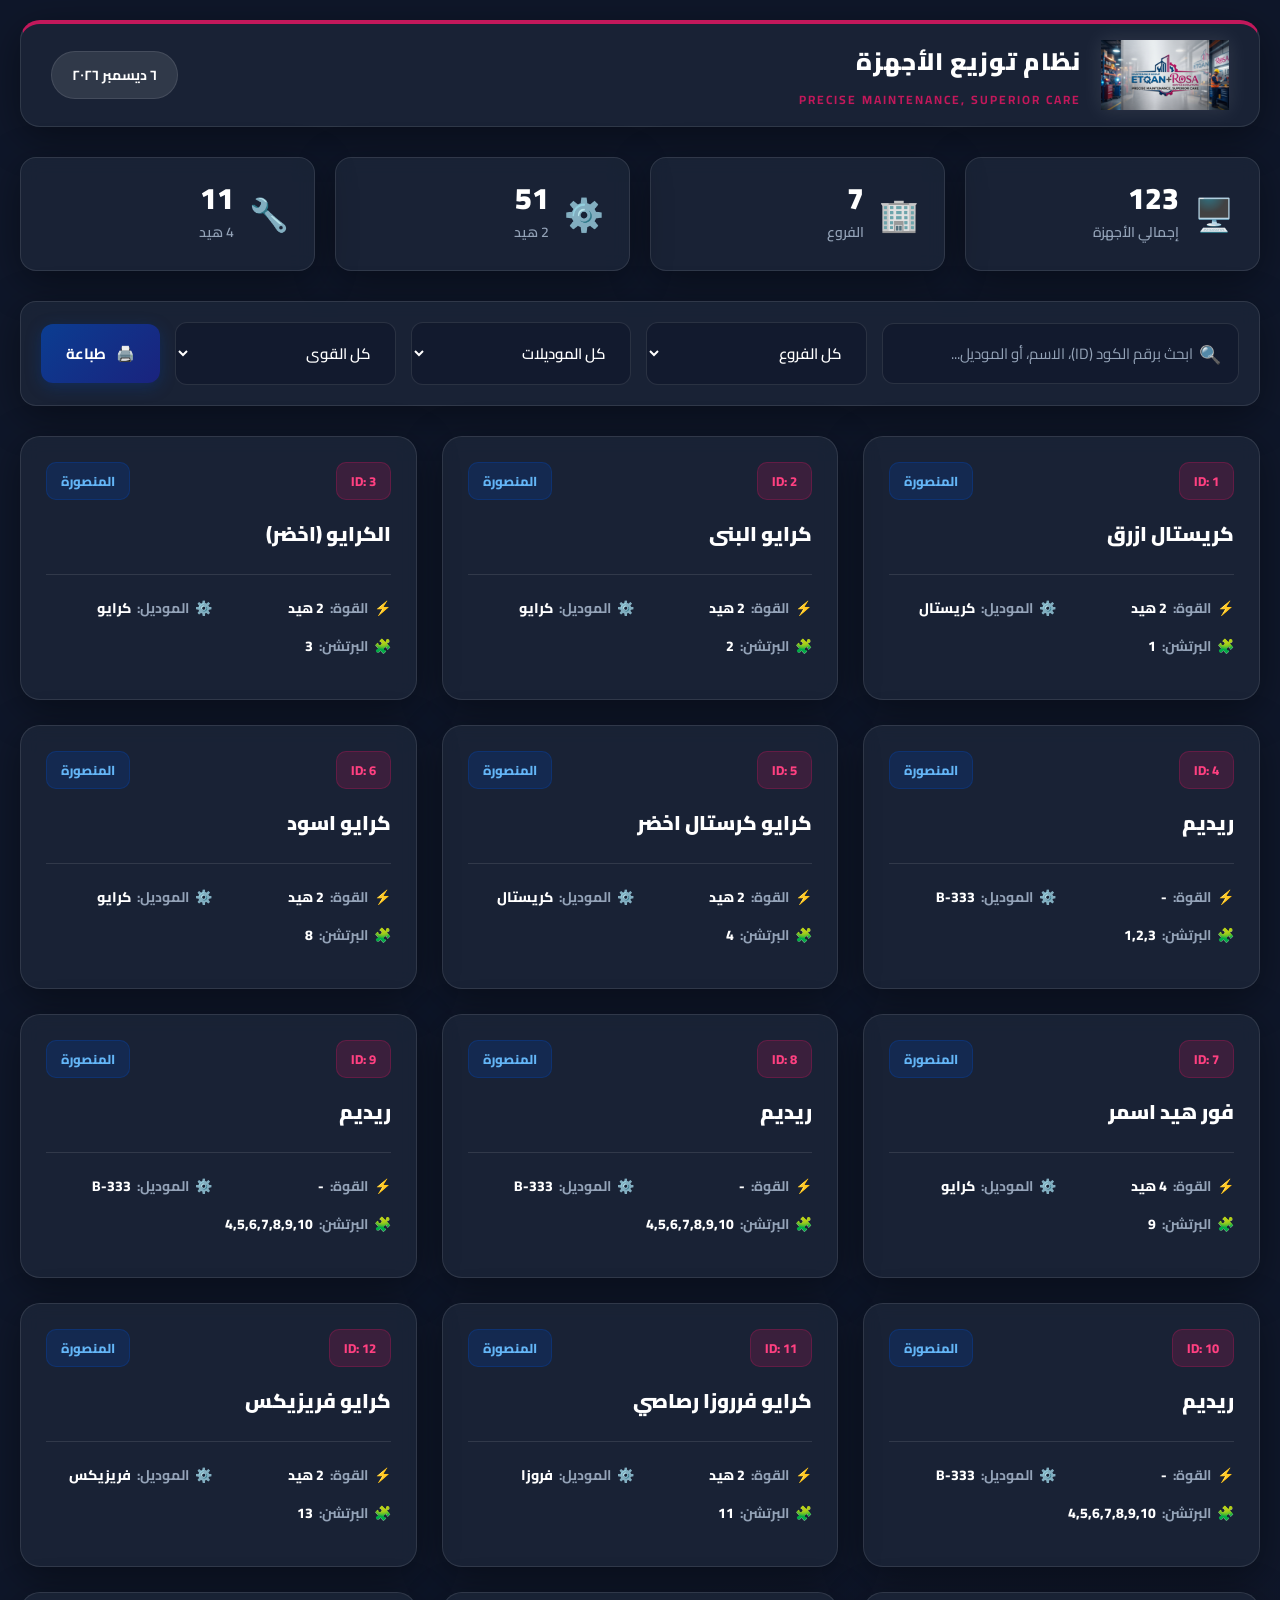
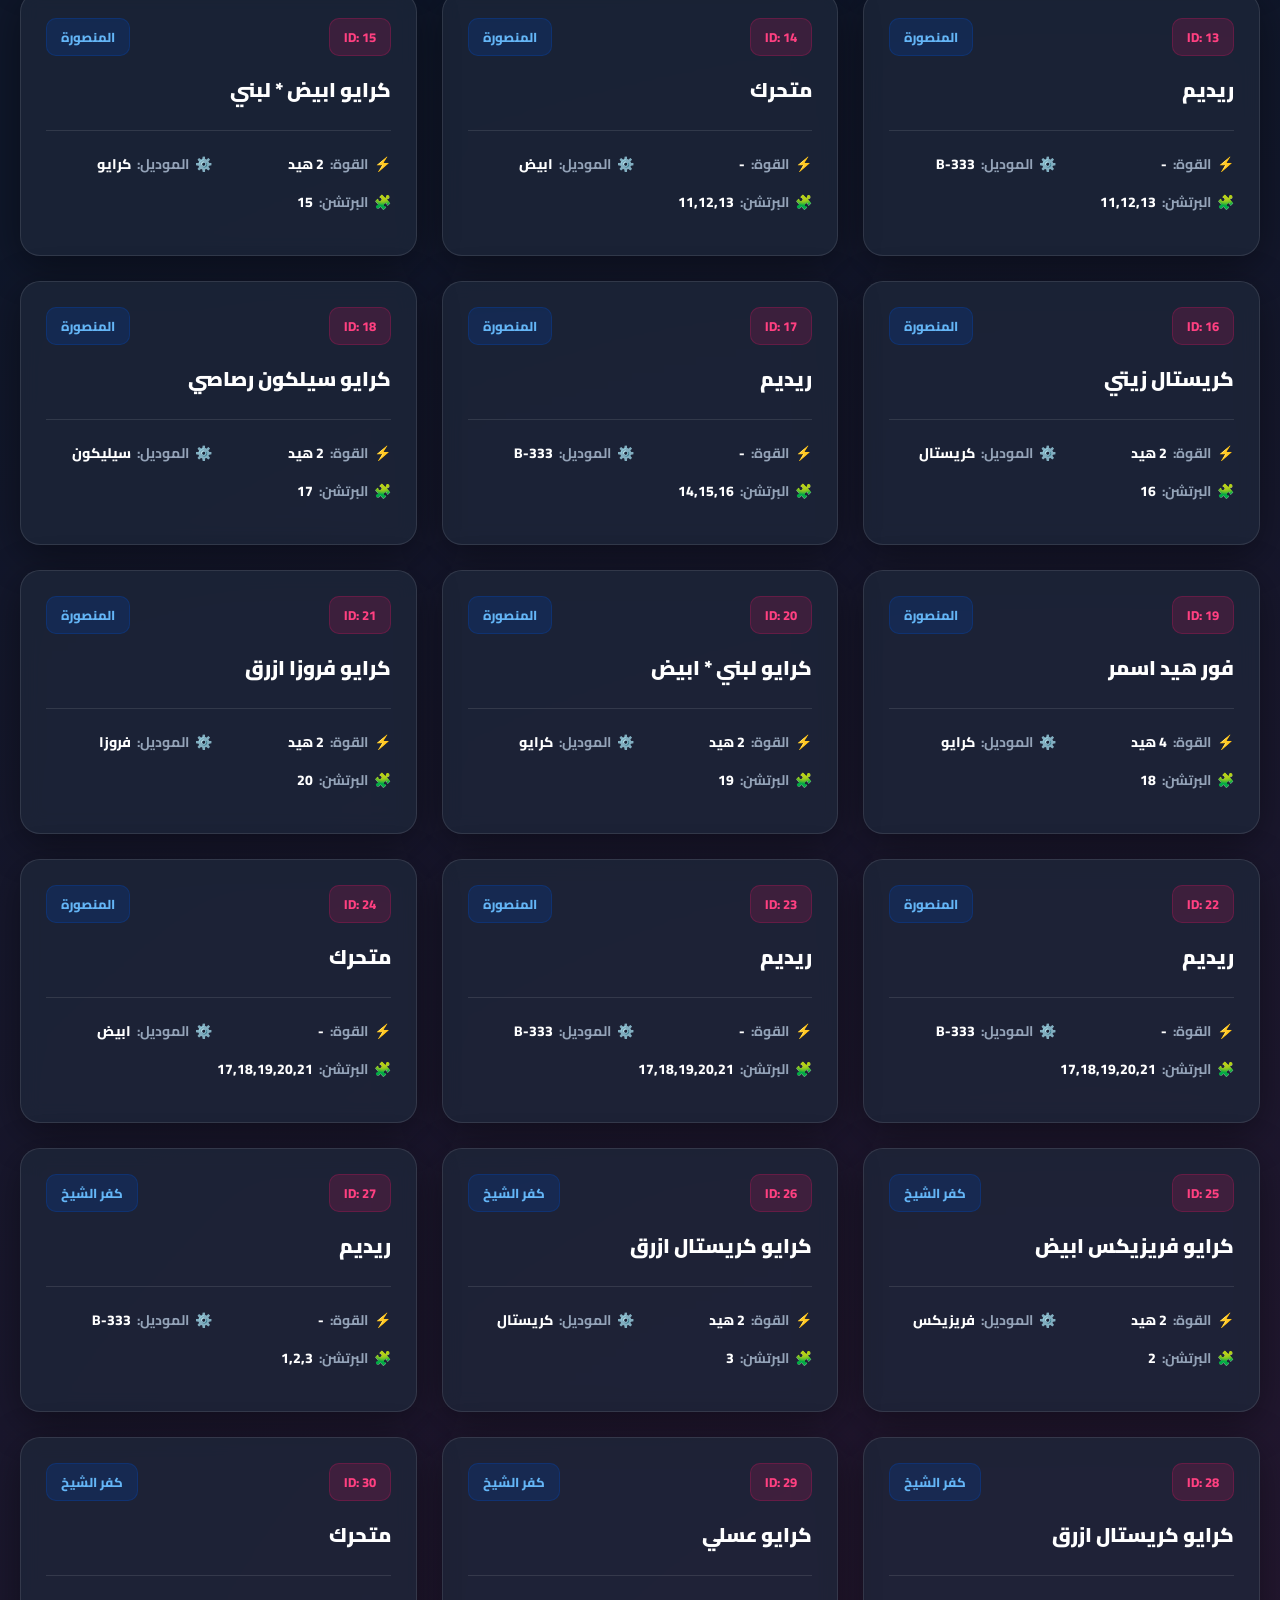
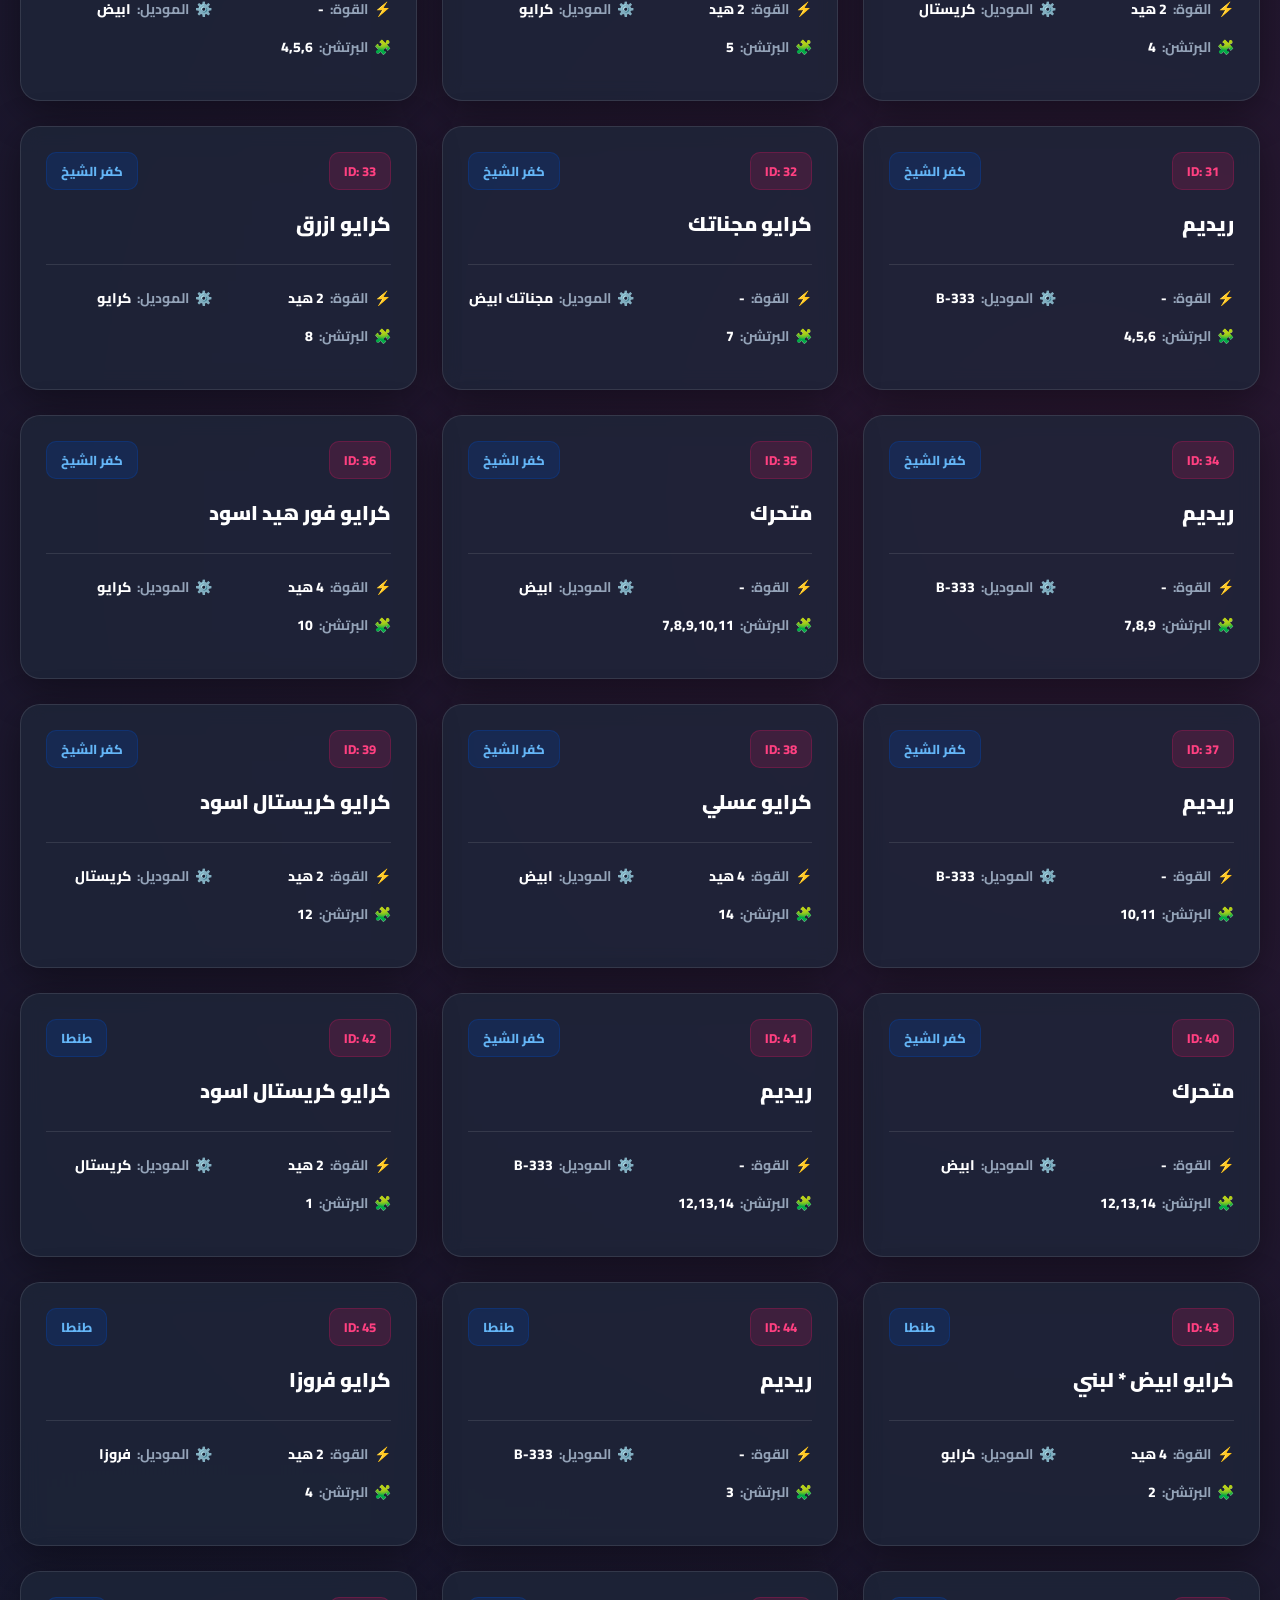
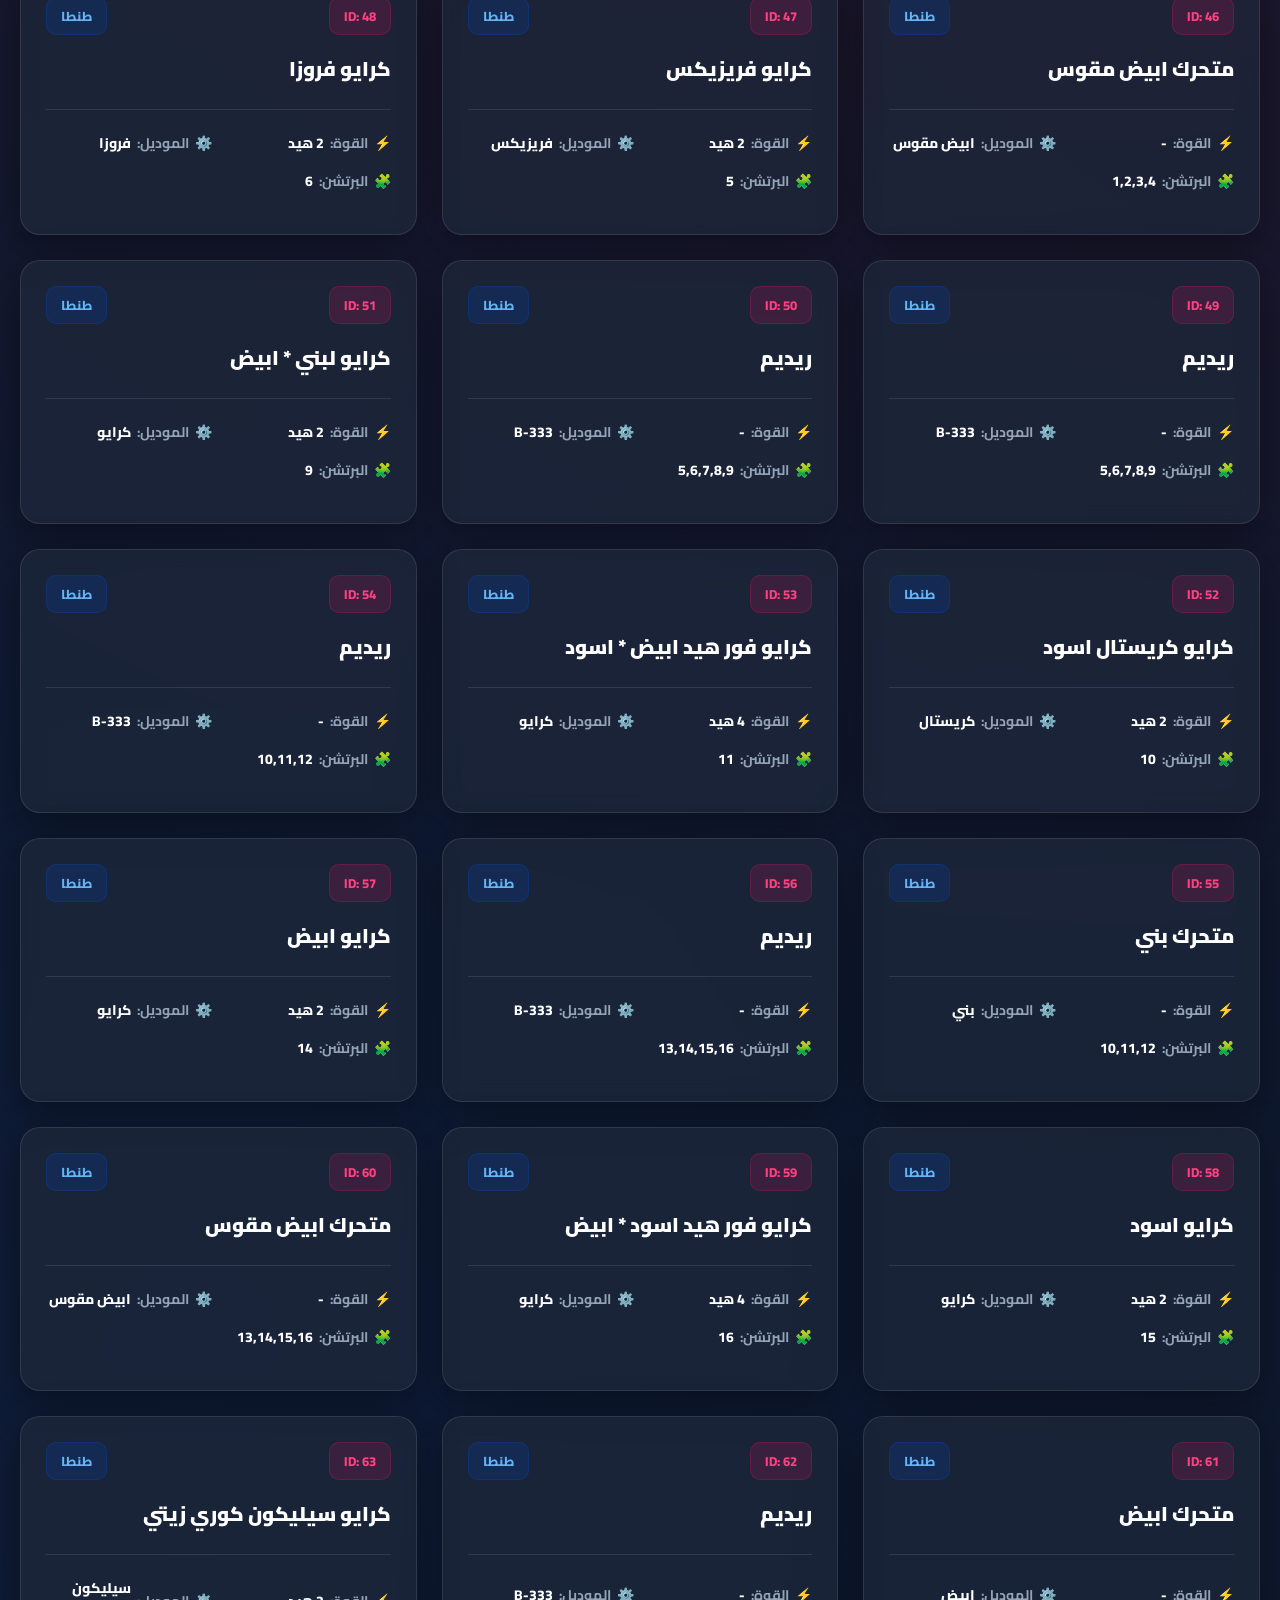
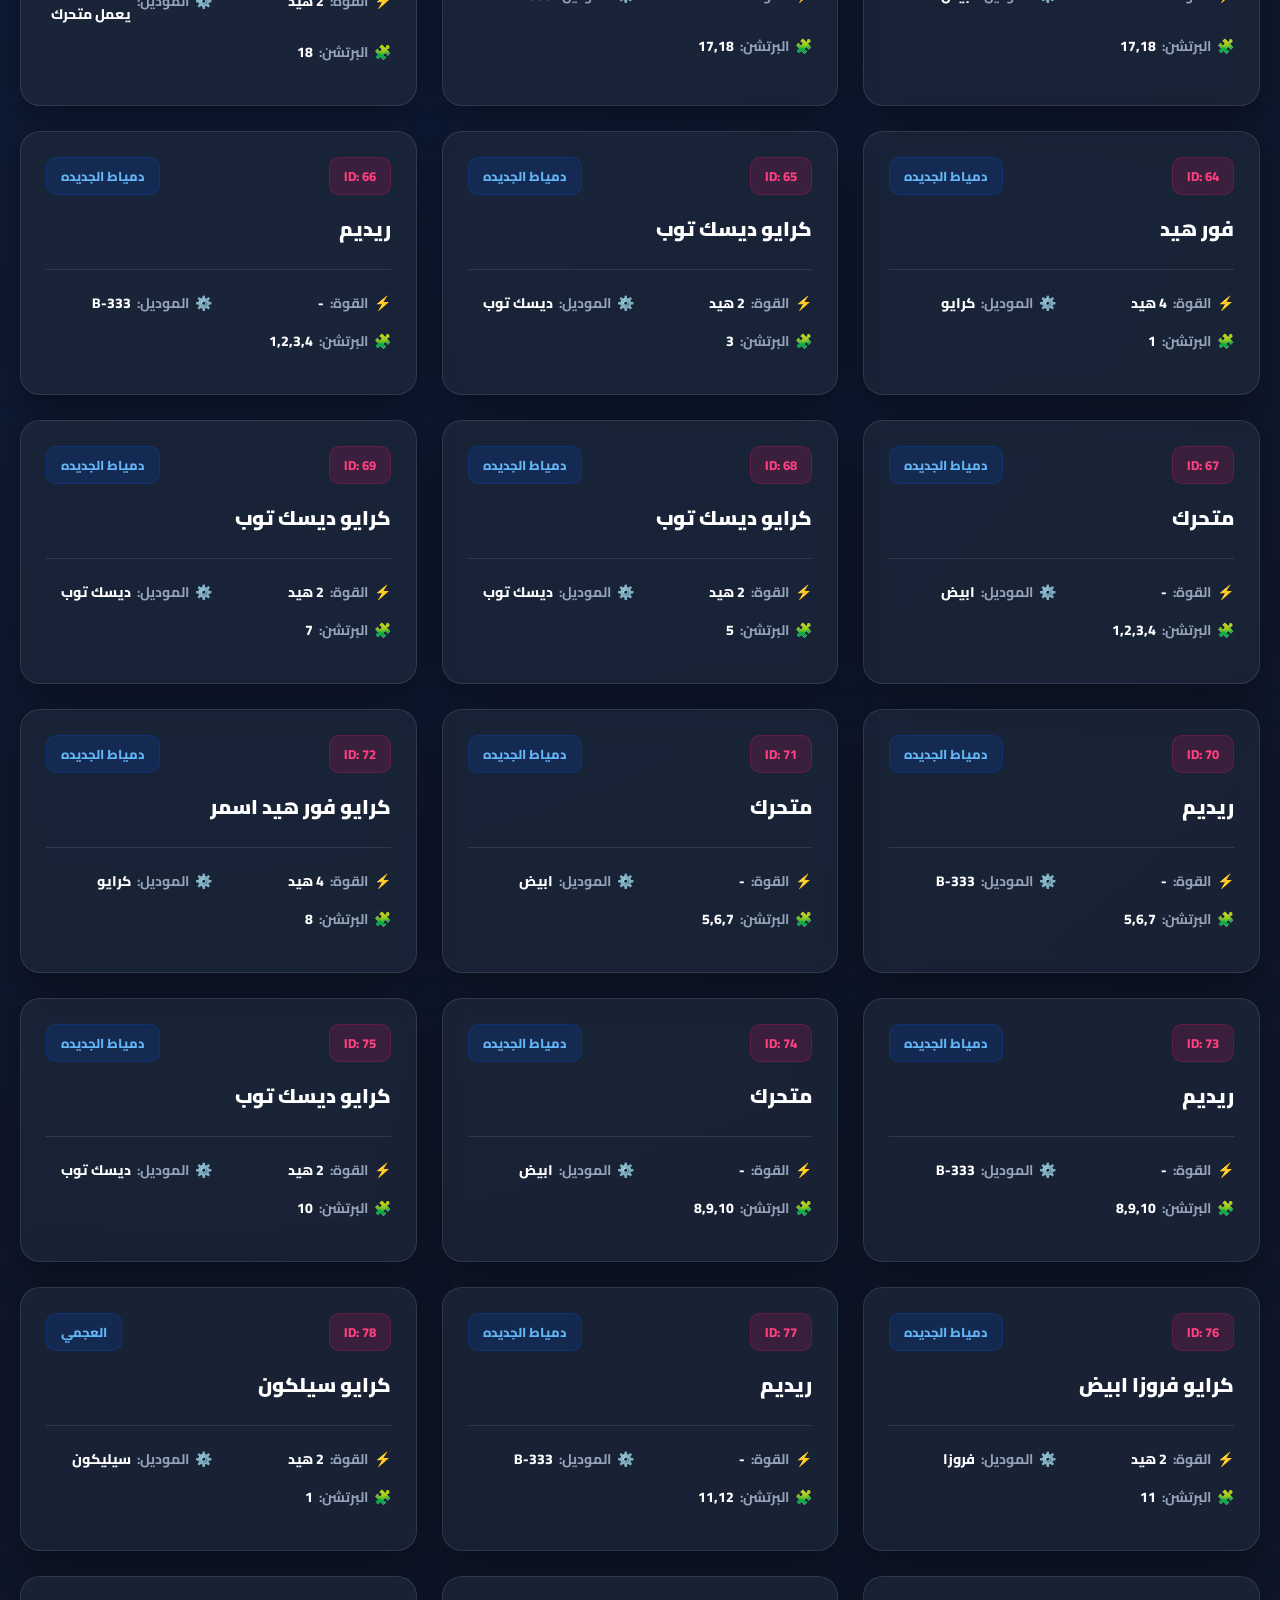
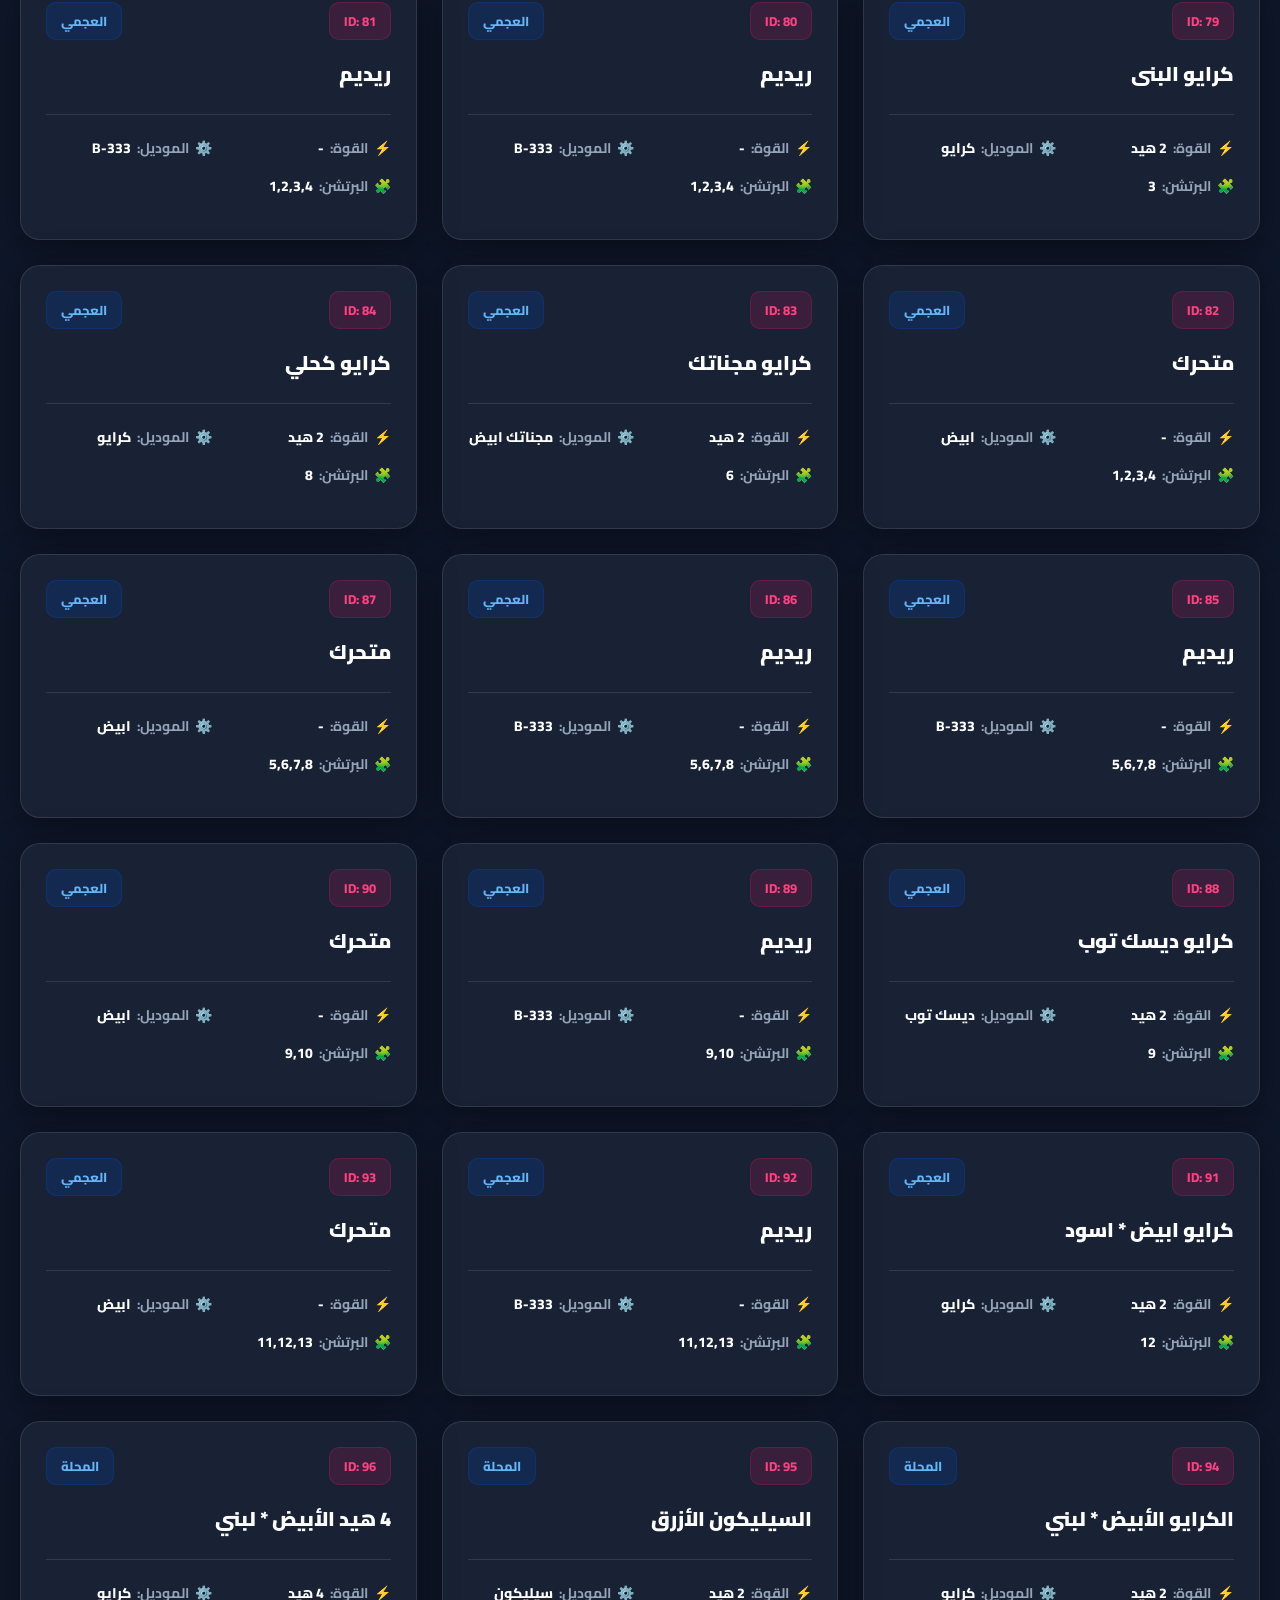
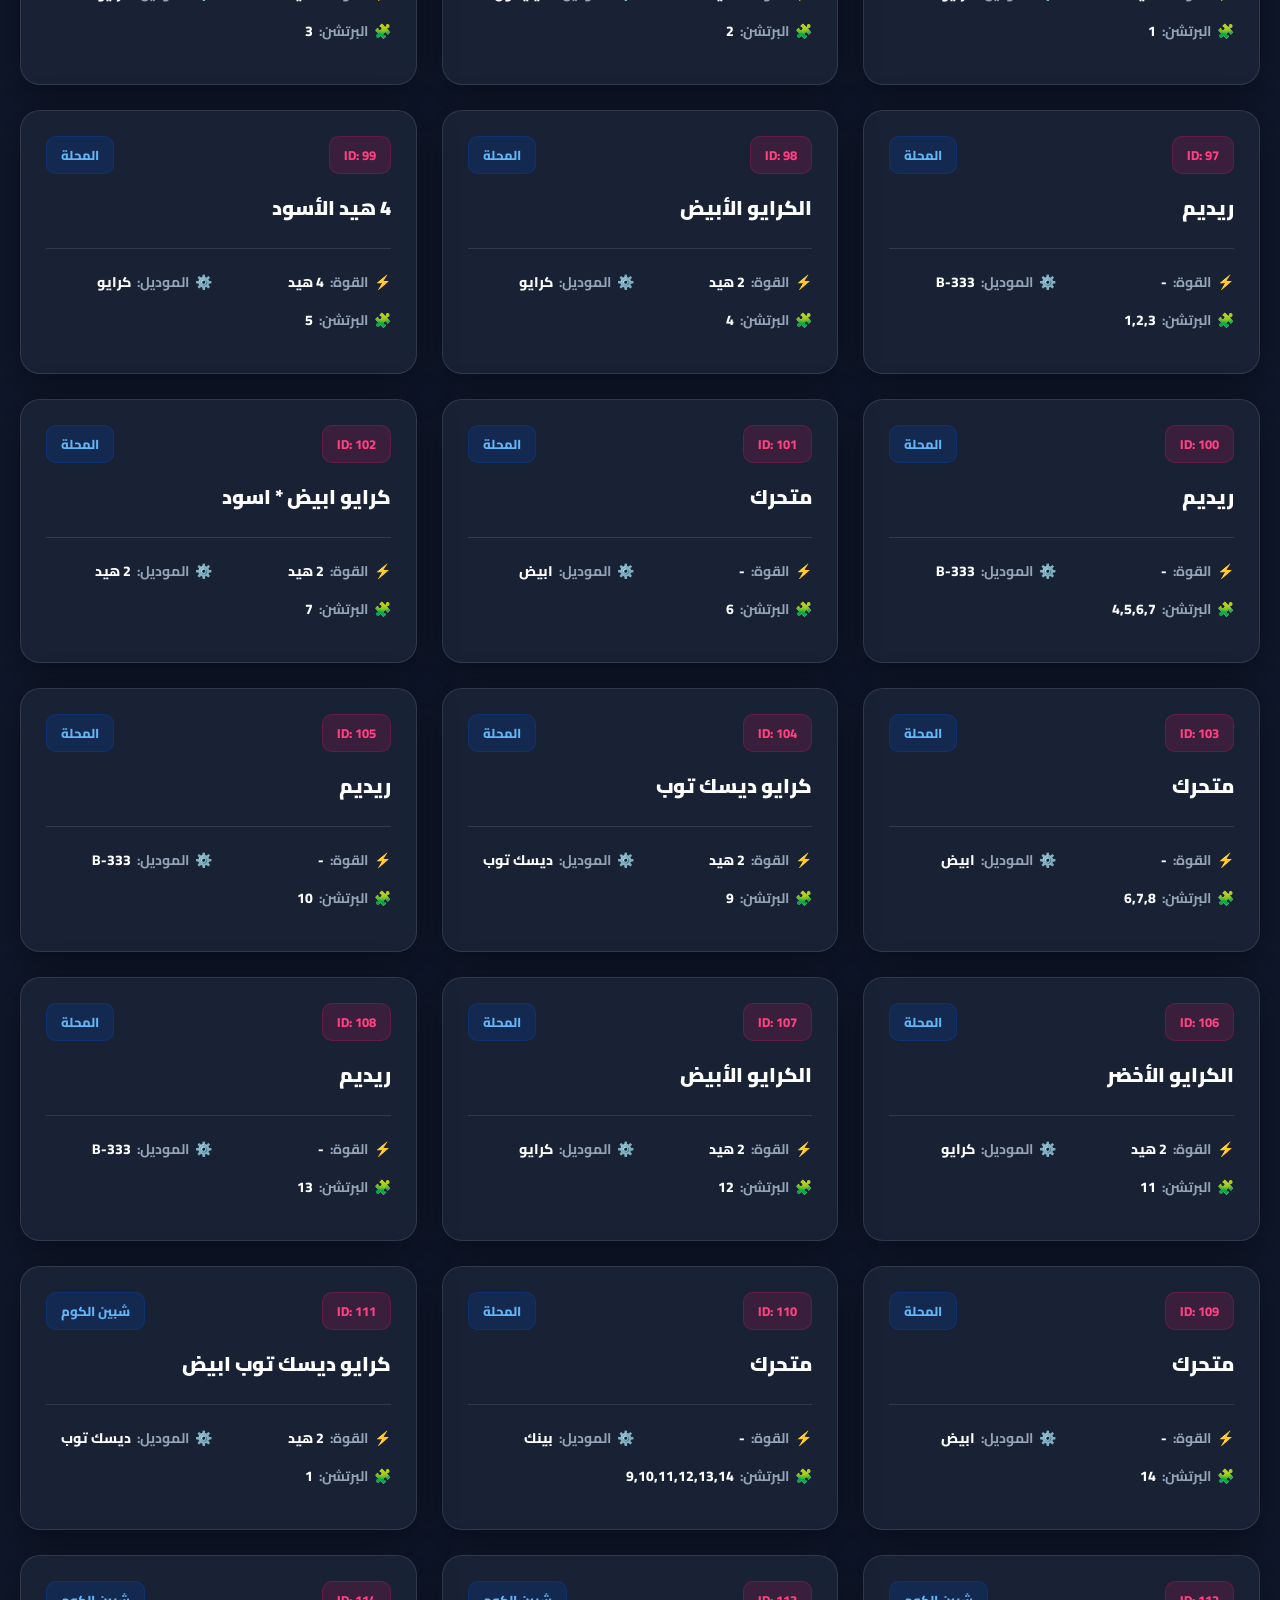
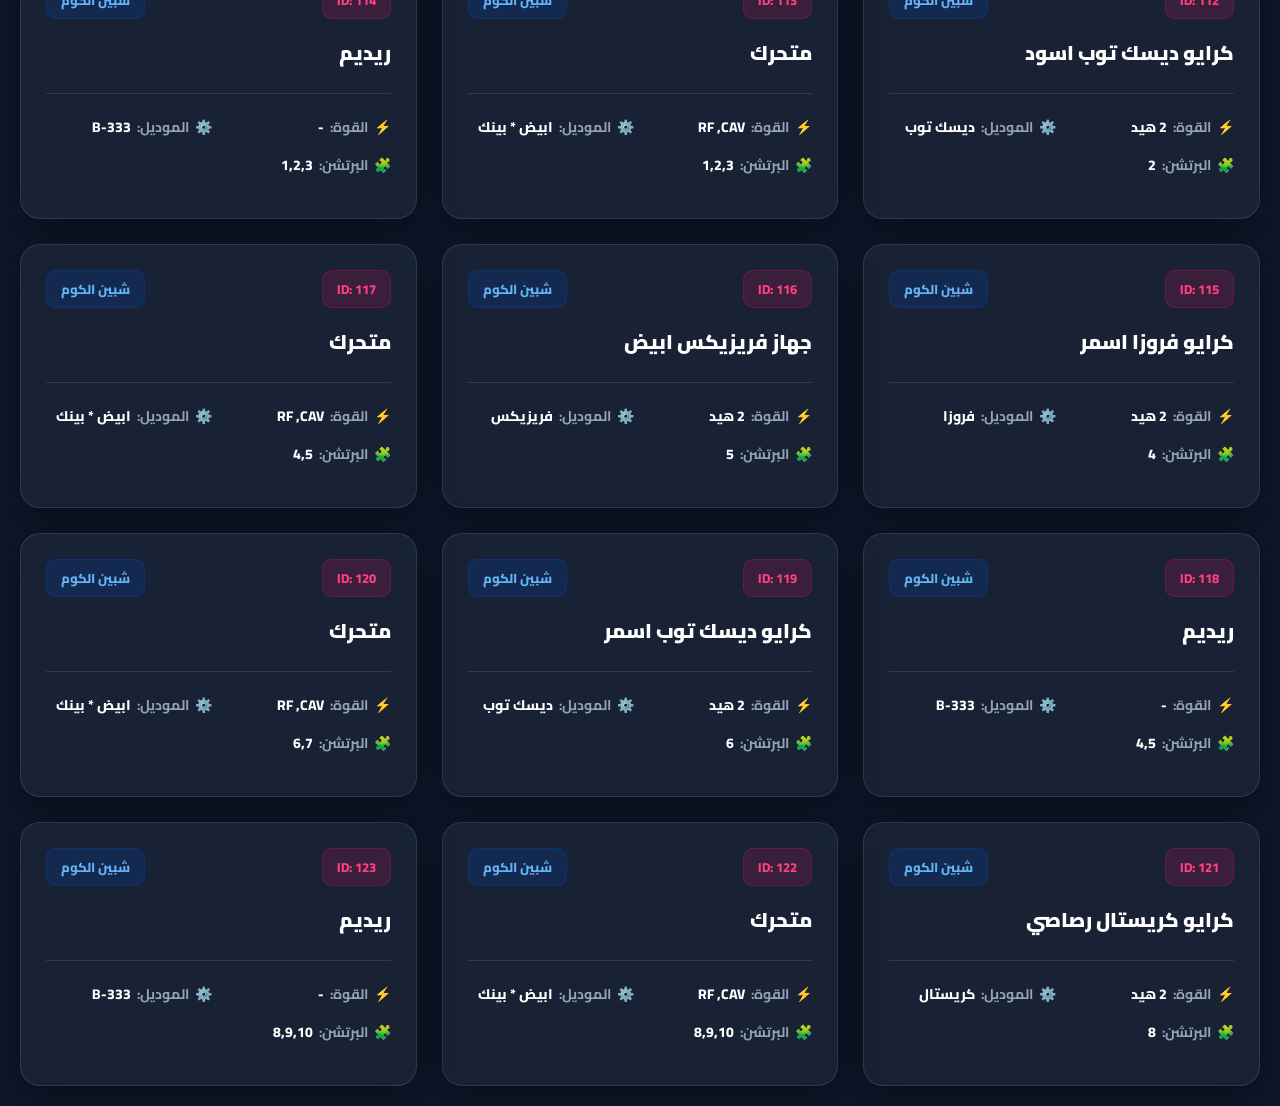
==== commit a8a52127: "Enhance logo styling and adjust header layout for better presentation" ====
--- a/index.html
+++ b/index.html
@@ -39,6 +39,14 @@
 }
 
 .logo-area { display: flex; align-items: center; gap: 20px; }
+
+/* تنسيق اللوجو */
+.logo-img { 
+  height: 70px; 
+  object-fit: contain; 
+  filter: drop-shadow(0 0 10px rgba(255,255,255,0.1)); 
+}
+
 .header-text h1 { font-size: 24px; color: #fff; font-weight: 900; letter-spacing: 1px;}
 .header-text p { font-size: 12px; color: var(--secondary); font-weight: 700; letter-spacing: 2px; margin-top: 4px;}
 
@@ -87,10 +95,10 @@
   box-shadow: var(--shadow); cursor: pointer; 
   transition: all 0.3s ease; border: 1px solid var(--border-glow); 
   position: relative; overflow: hidden; 
-  display: flex; flex-direction: column; /* يخلي البيانات متناسقة فوق بعض */
+  display: flex; flex-direction: column; 
   text-decoration: none; color: inherit;
   animation: fadeIn 0.5s ease-out forwards; opacity: 0;
-  height: 100%; /* يخلي كل الكروت بنفس الطول */
+  height: 100%; 
 }
 
 @keyframes fadeIn { from { opacity: 0; transform: translateY(10px); } to { opacity: 1; transform: translateY(0); } }
@@ -126,6 +134,7 @@
   body { padding: 10px; }
   .main-header { flex-direction: column; text-align: center; gap: 15px; padding: 20px; }
   .logo-area { flex-direction: column; gap: 10px; }
+  .logo-img { height: 60px; }
   .header-text h1 { font-size: 20px; }
   .date-badge { font-size: 12px; padding: 8px 15px; }
   .stats { grid-template-columns: 1fr; gap: 15px; }
@@ -150,8 +159,10 @@
 <div class="container">
   <header class="main-header">
     <div class="logo-area">
+      <!-- اللوجو هنا، تأكد إن الصورة مرفوعة في نفس الفولدر -->
+      <img src="logo.png" alt="ETQAN + ROSA" class="logo-img" onerror="this.style.display='none';">
       <div class="header-text">
-        <h1>ETQAN + ROSA</h1>
+        <h1>نظام توزيع الأجهزة</h1>
         <p>PRECISE MAINTENANCE, SUPERIOR CARE</p>
       </div>
     </div>
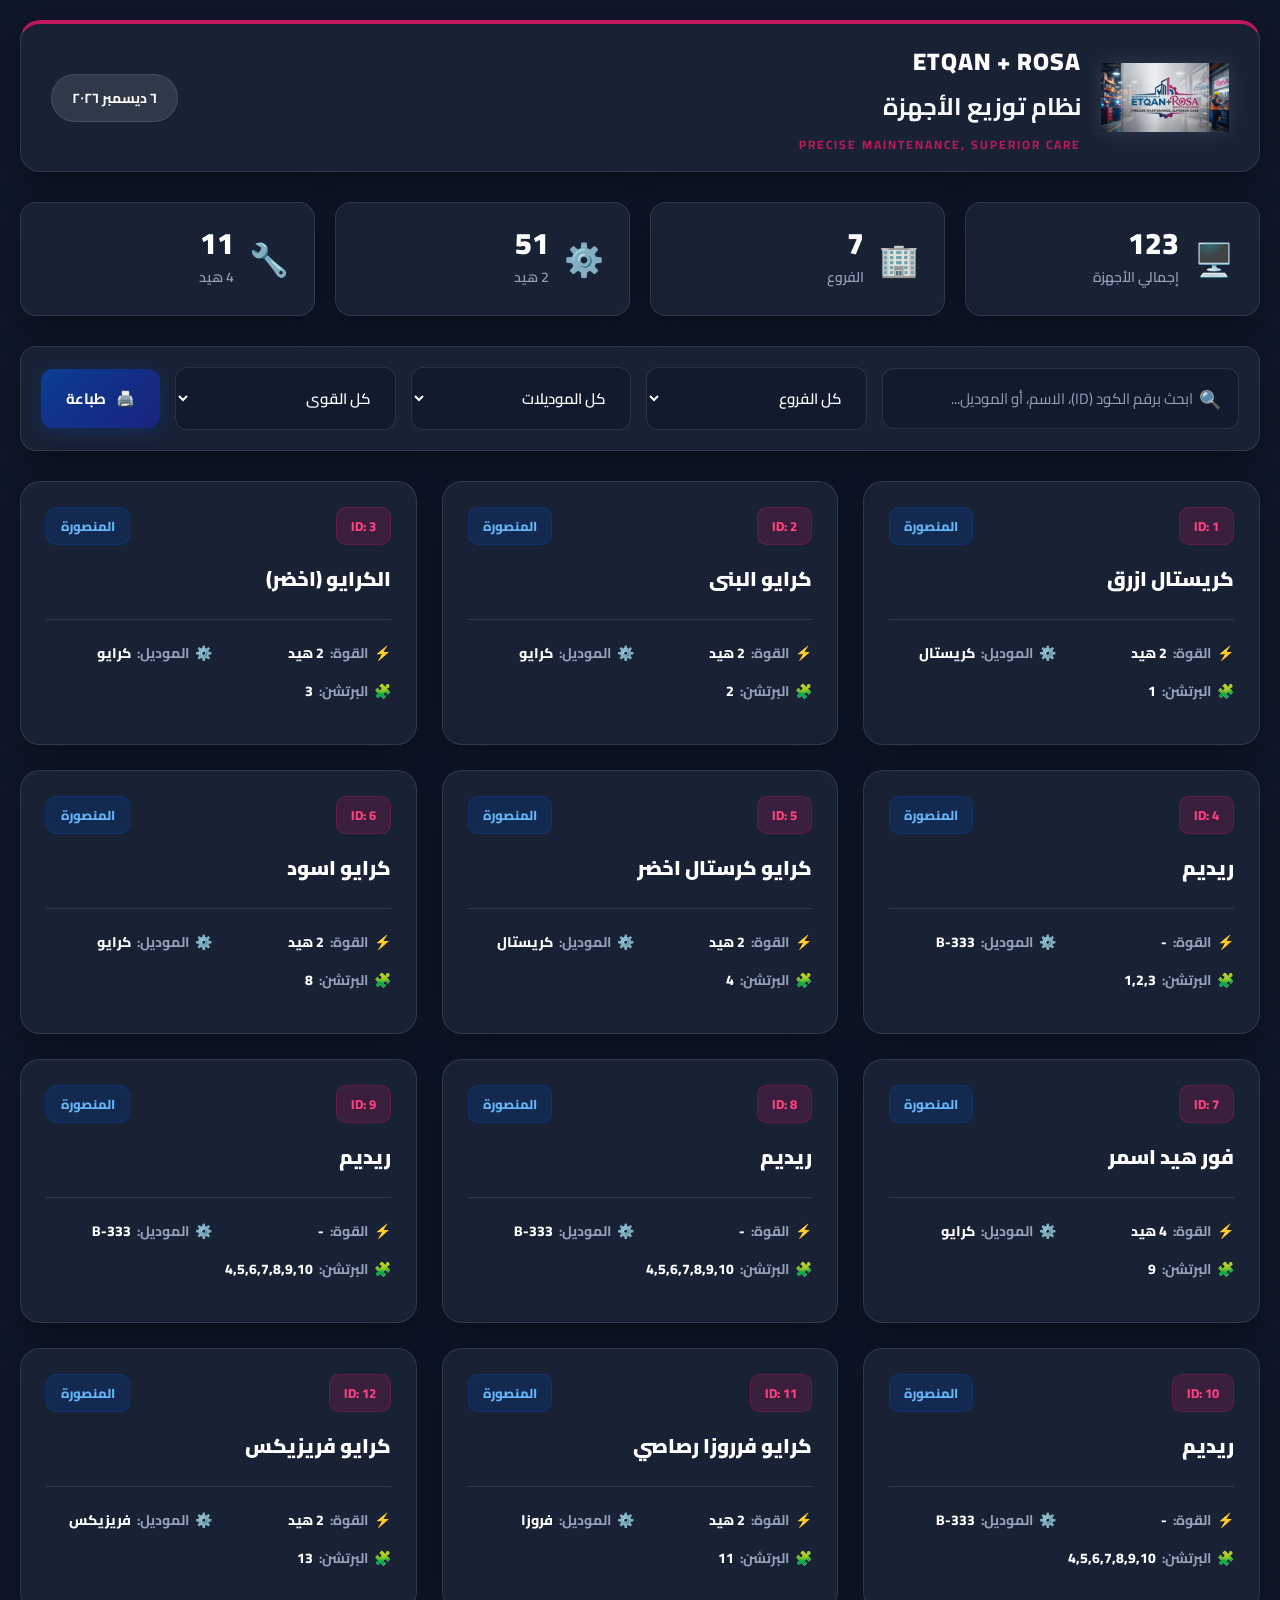
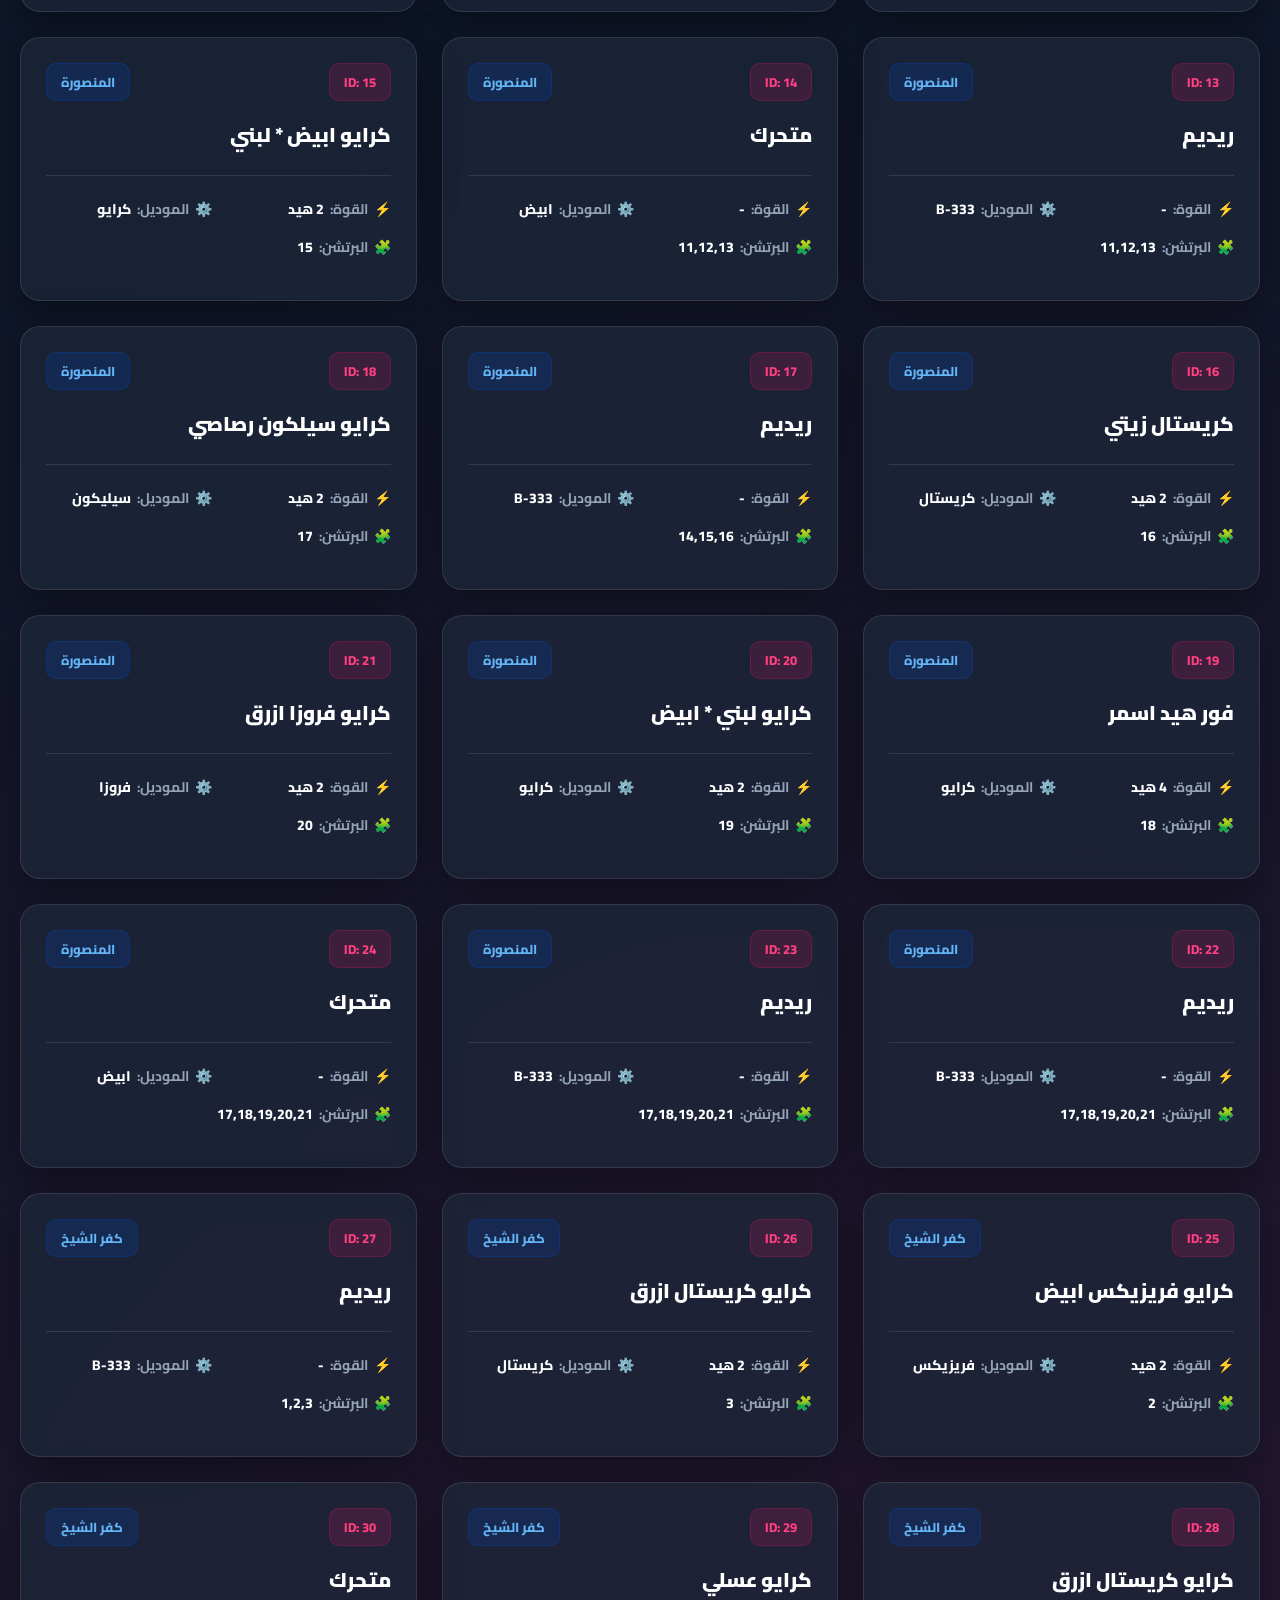
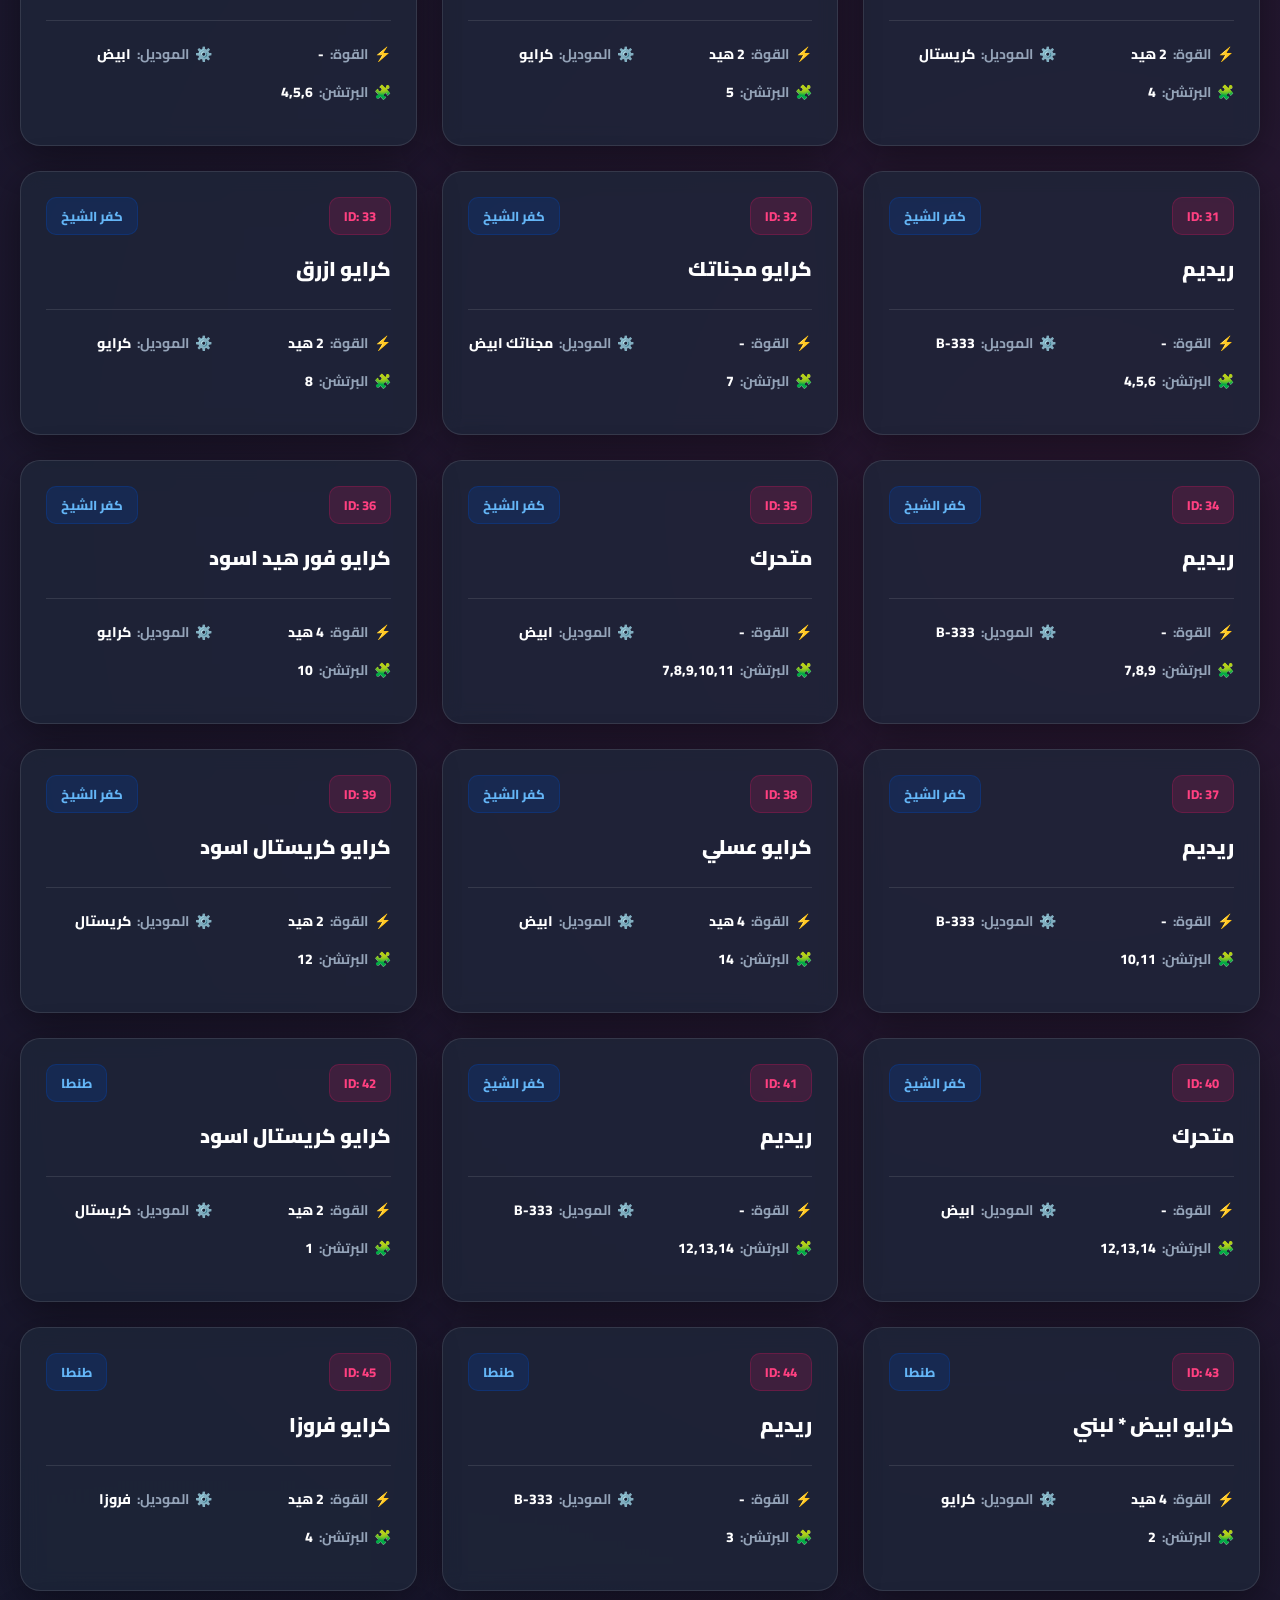
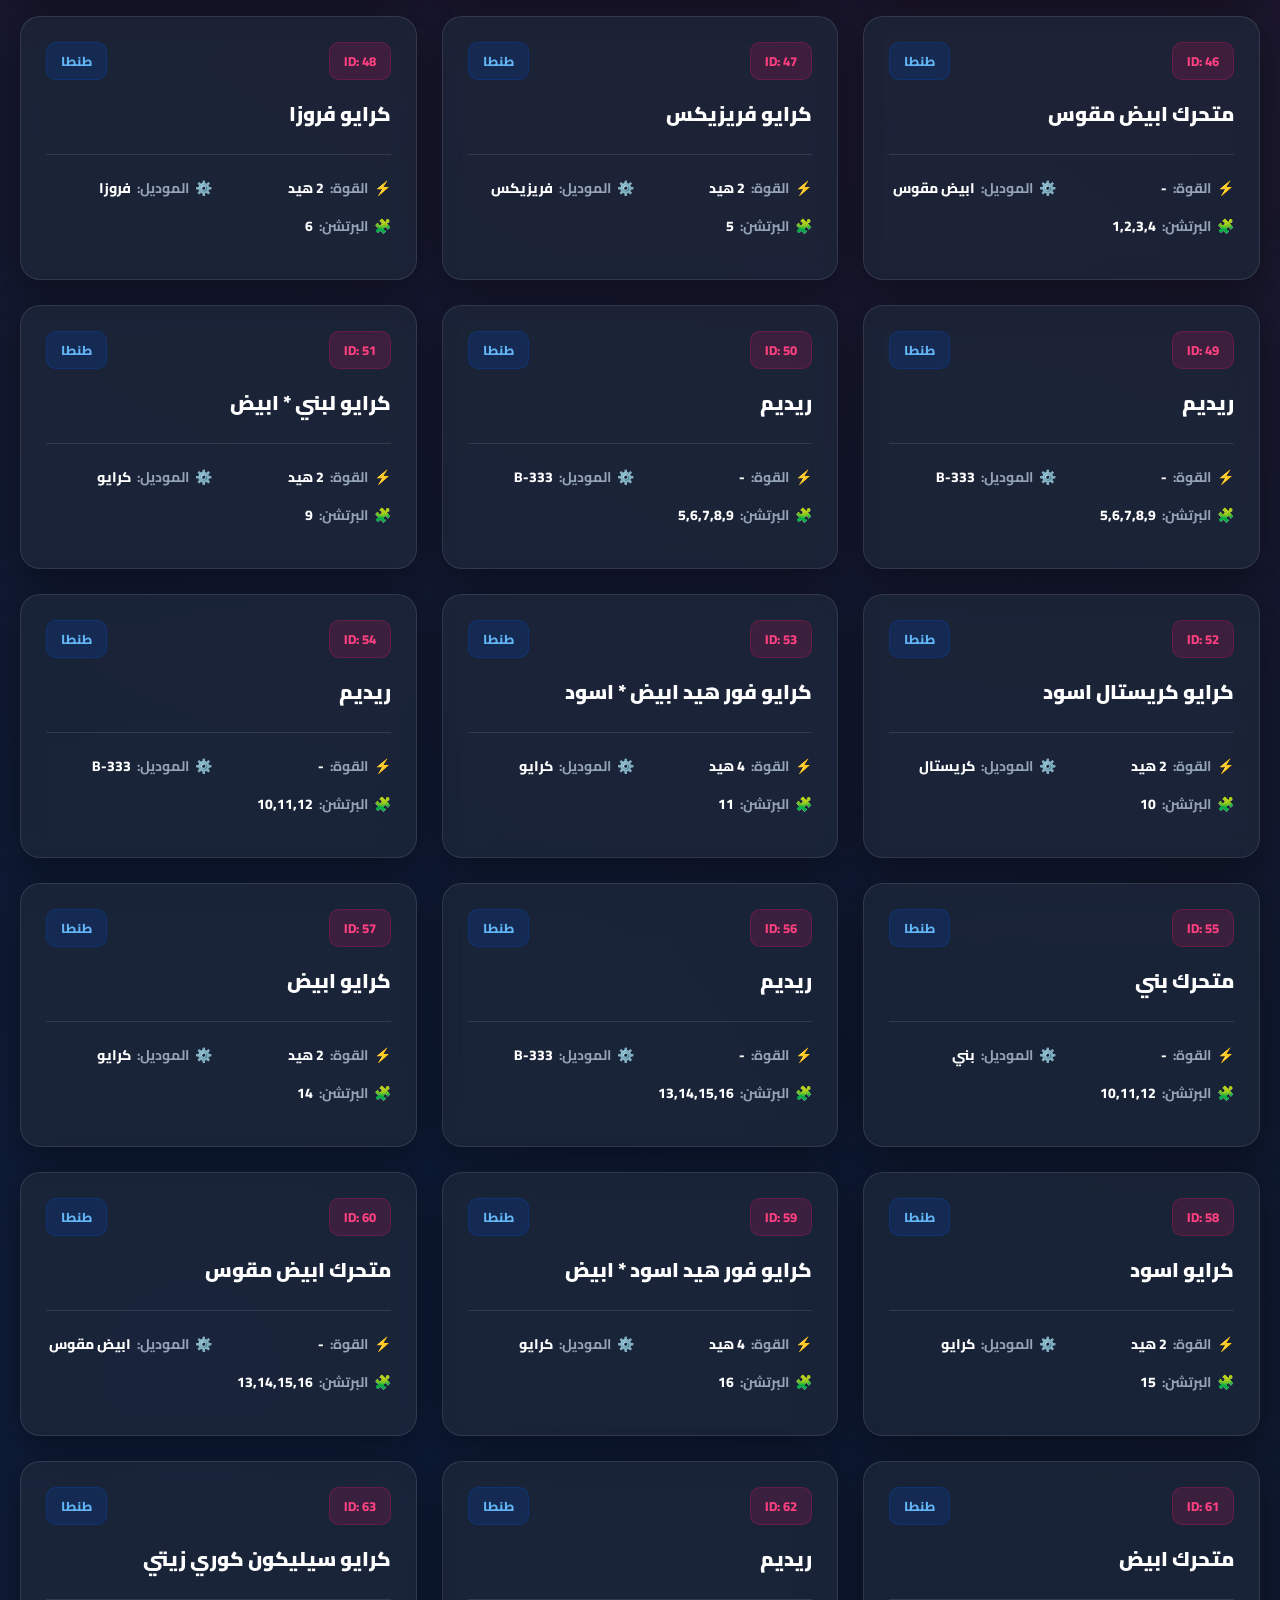
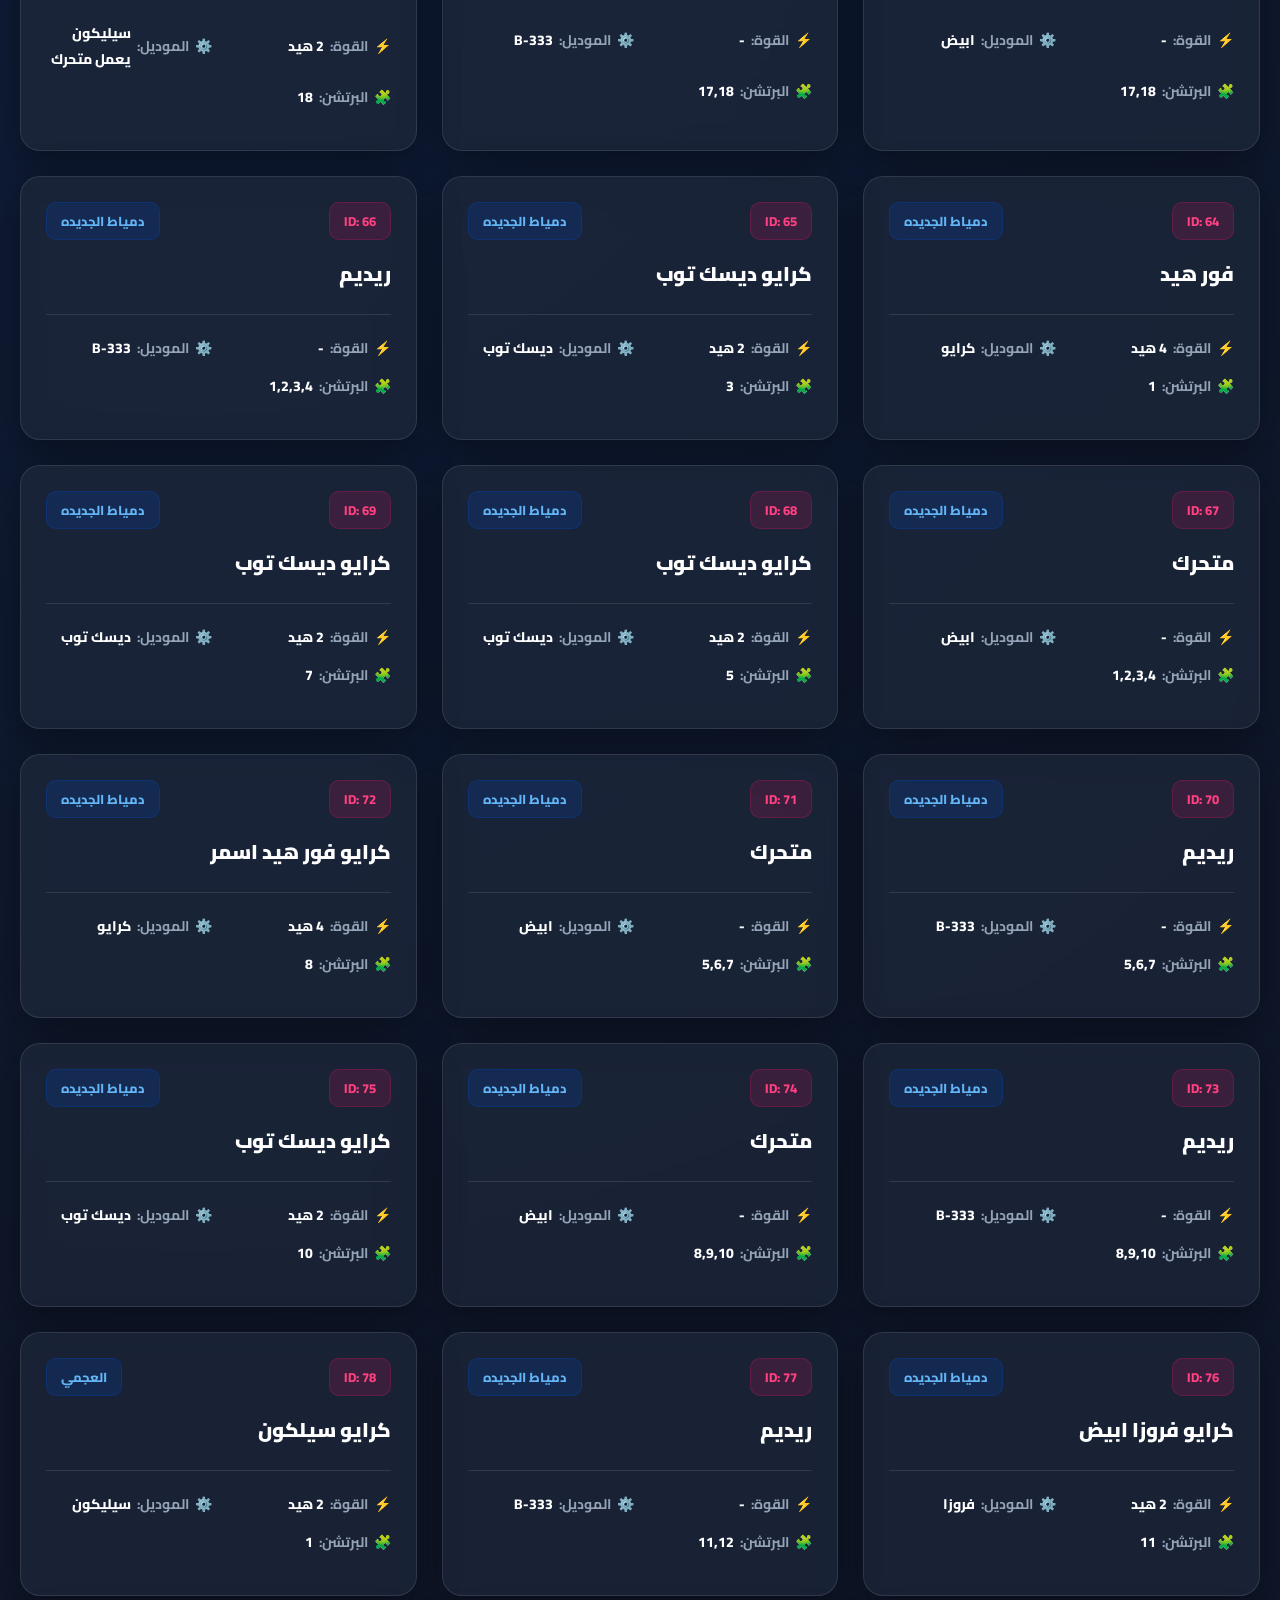
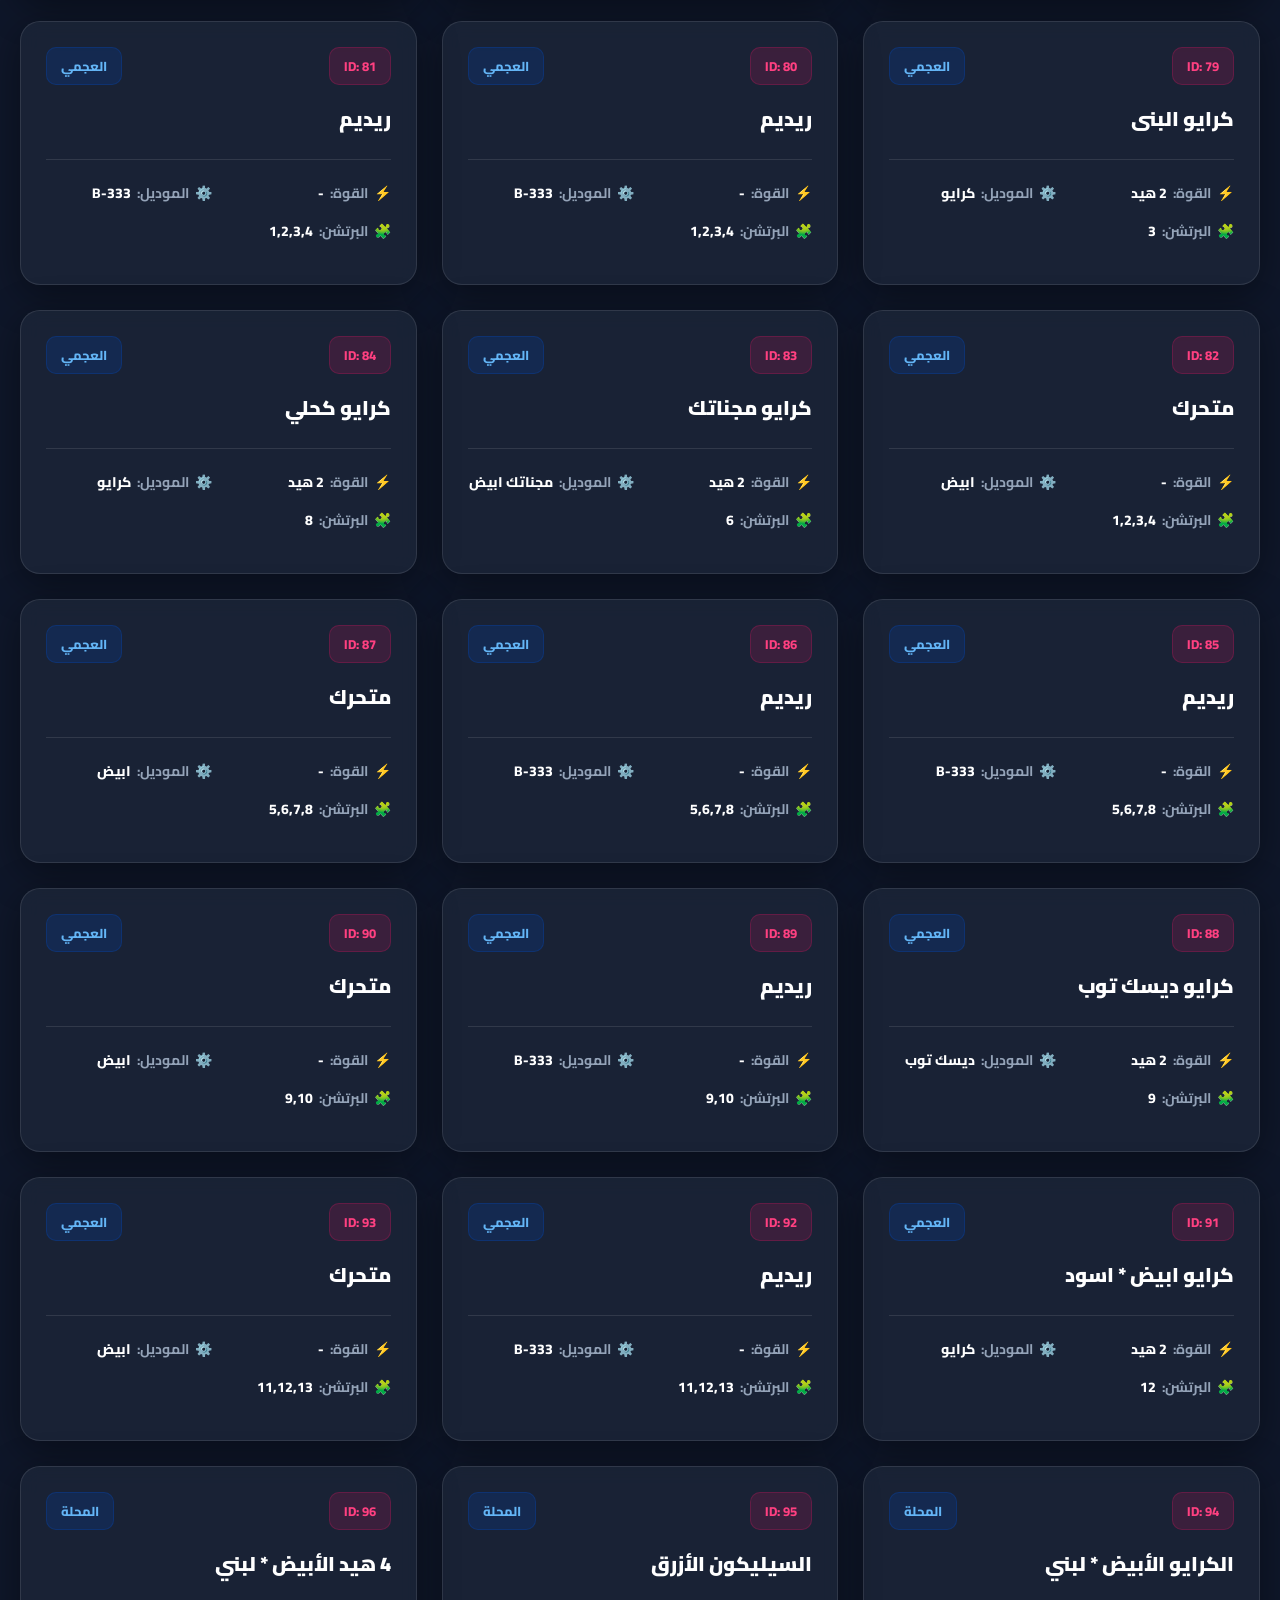
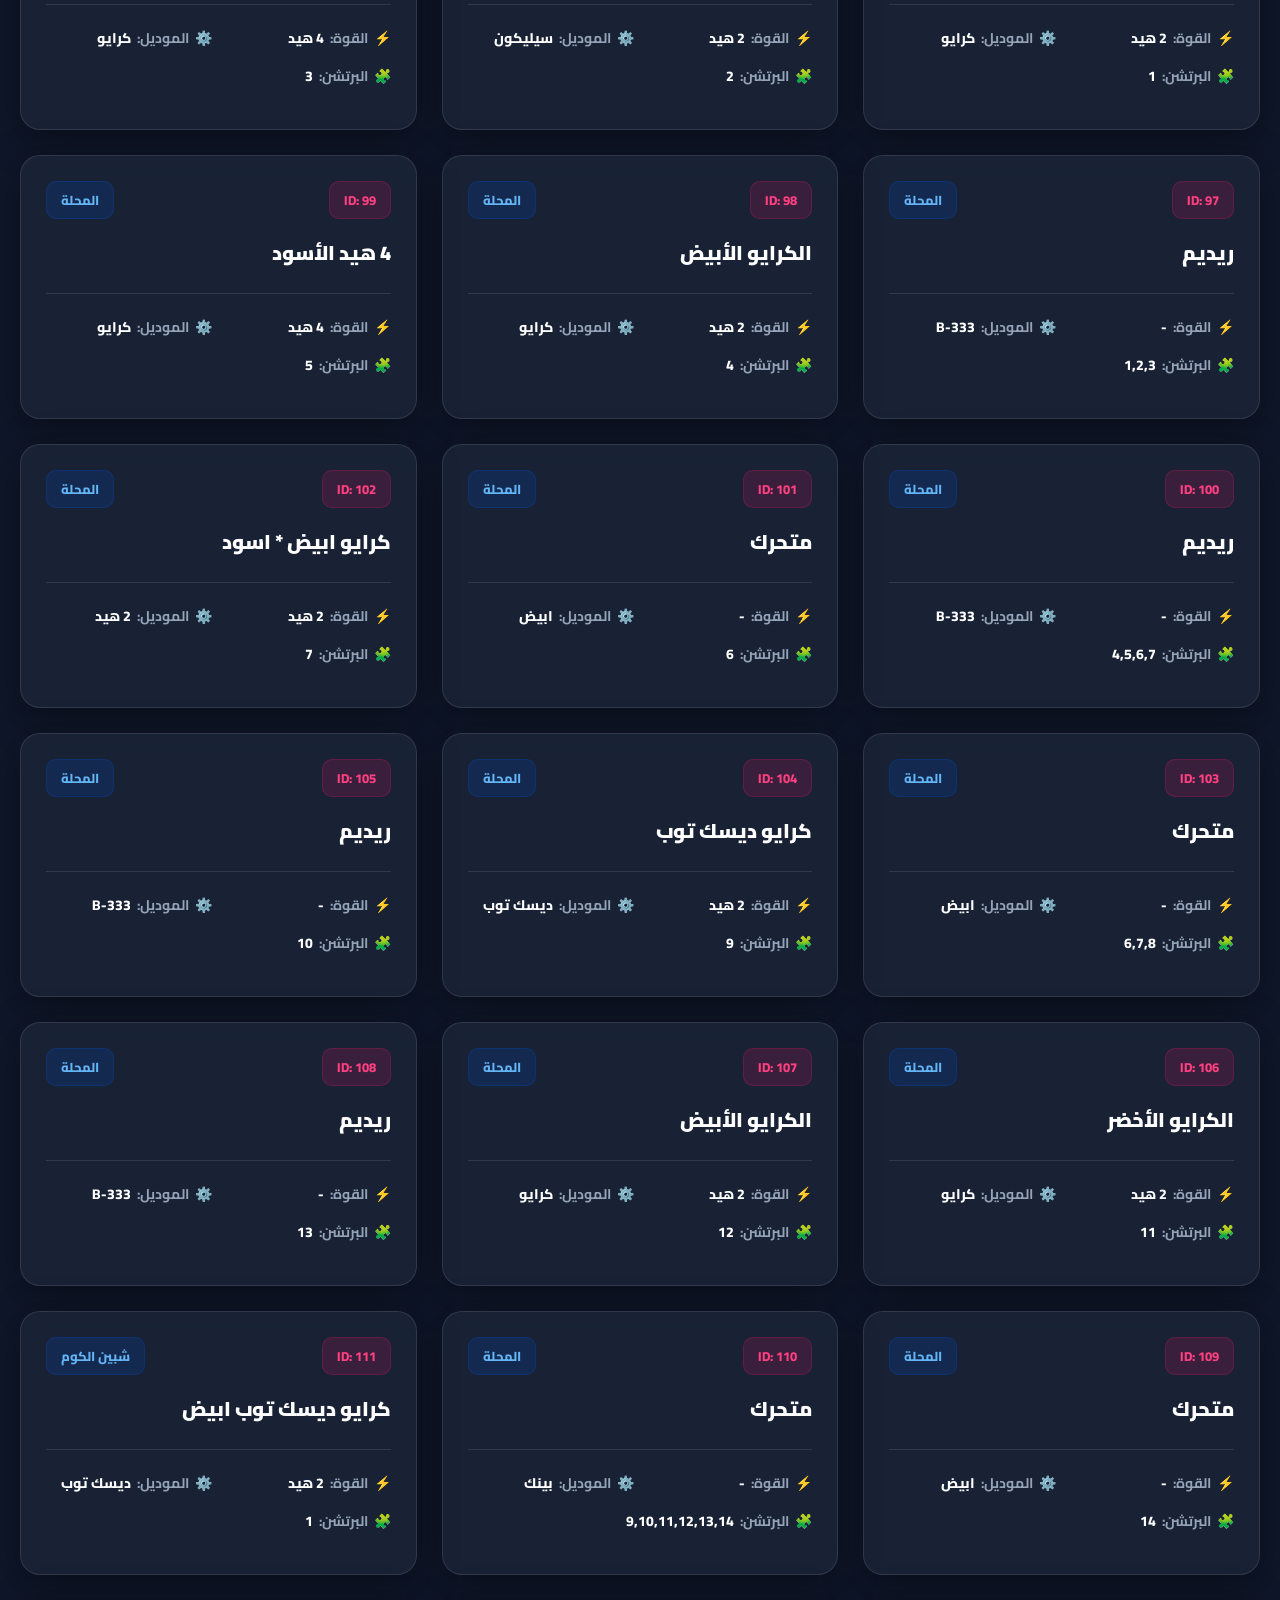
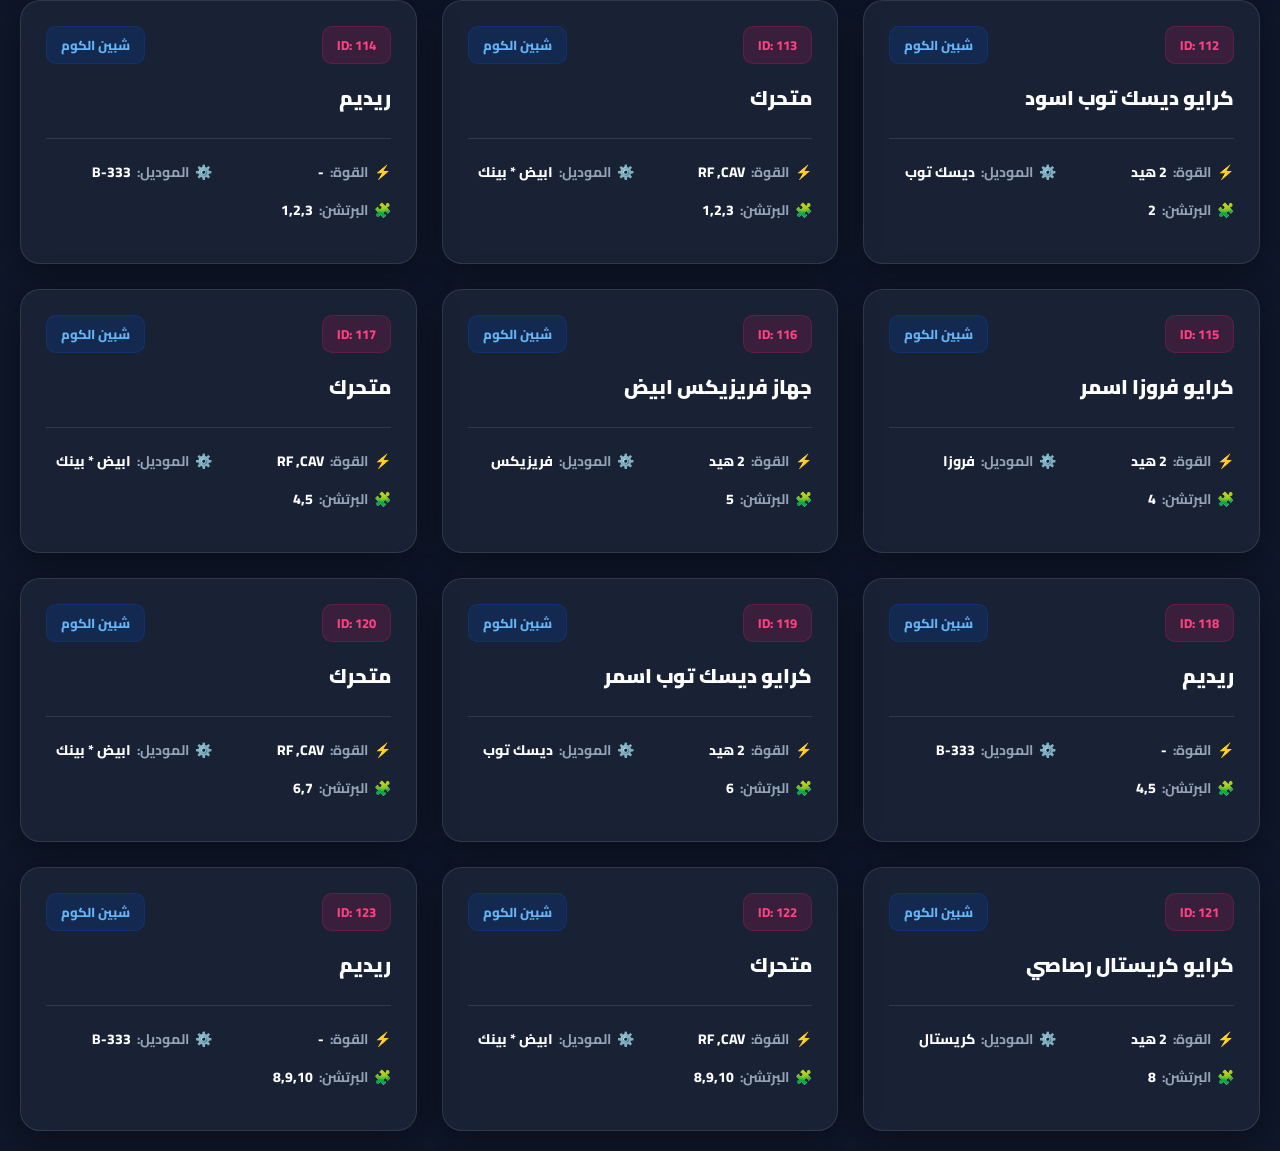
==== commit e2c96d04: "Update header text: Change main title to "ETQAN + ROSA" and add subtitle "نظام توزيع الأجهزة"" ====
--- a/index.html
+++ b/index.html
@@ -162,7 +162,8 @@
       <!-- اللوجو هنا، تأكد إن الصورة مرفوعة في نفس الفولدر -->
       <img src="logo.png" alt="ETQAN + ROSA" class="logo-img" onerror="this.style.display='none';">
       <div class="header-text">
-        <h1>نظام توزيع الأجهزة</h1>
+        <h1>ETQAN + ROSA</h1>
+        <h2>نظام توزيع الأجهزة</h2>
         <p>PRECISE MAINTENANCE, SUPERIOR CARE</p>
       </div>
     </div>
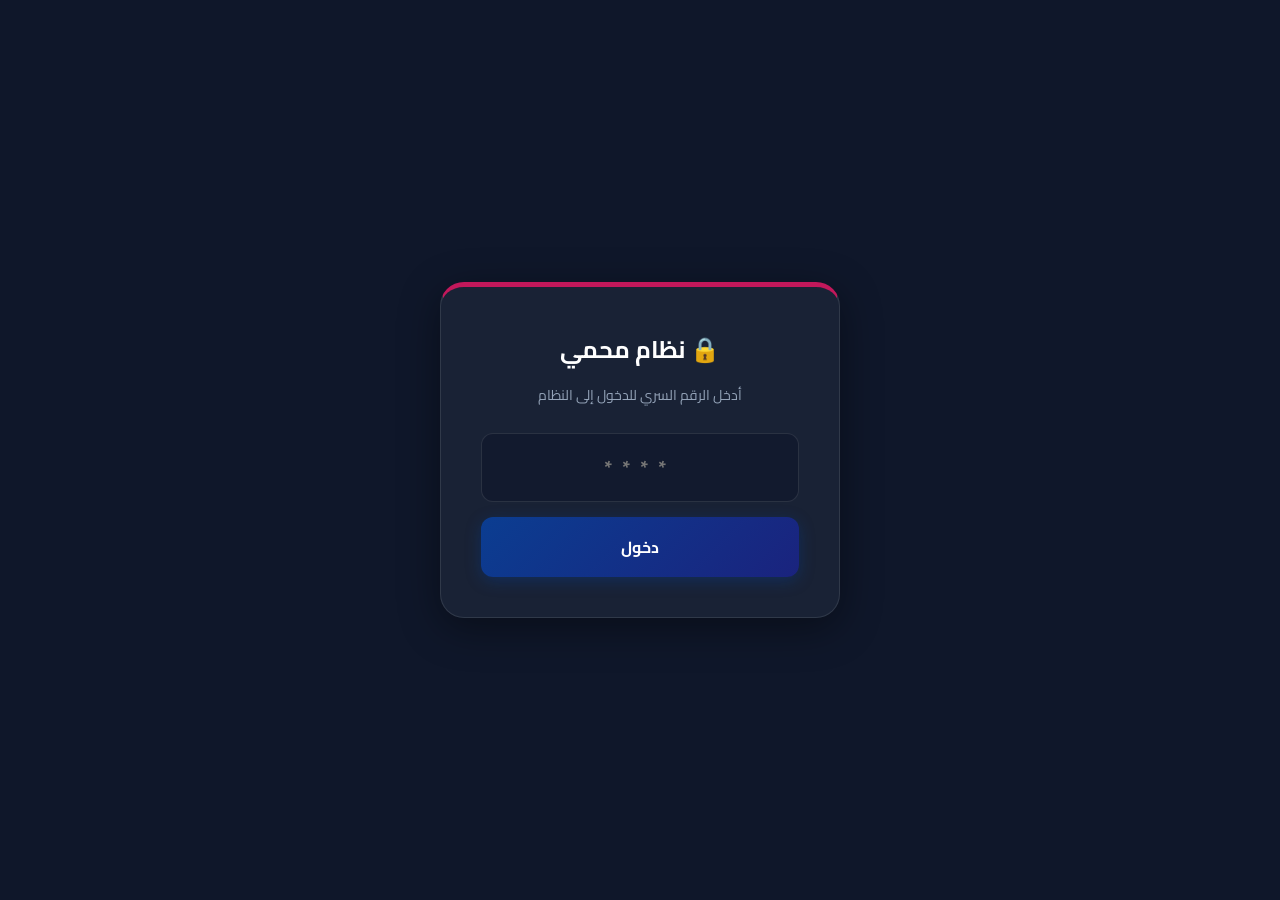
==== commit f9febbc7: "Add login screen and functionality for system access" ====
--- a/index.html
+++ b/index.html
@@ -26,7 +26,41 @@
   padding: 20px; 
   min-height: 100vh; 
 }
-.container { max-width: 1400px; margin: auto; }
+.container { max-width: 1400px; margin: auto; display: none; /* مخفي لحد ما يدخل الباسورد */ }
+
+/* =========================================
+   شاشة القفل (Login)
+   ========================================= */
+#loginScreen {
+  position: fixed; inset: 0; background: var(--bg-dark);
+  display: flex; justify-content: center; align-items: center; z-index: 9999;
+  padding: 20px;
+}
+.login-box {
+  background: var(--bg-card); backdrop-filter: blur(16px);
+  padding: 40px; border-radius: 24px; width: 100%; max-width: 400px;
+  box-shadow: var(--shadow); border: 1px solid var(--border-glow);
+  border-top: 5px solid var(--secondary); text-align: center;
+  animation: popIn 0.5s ease-out;
+}
+@keyframes popIn { from { transform: scale(0.9); opacity: 0; } to { transform: scale(1); opacity: 1; } }
+
+.login-box h2 { color: #fff; font-size: 24px; margin-bottom: 10px; }
+.login-box p { color: var(--text-muted); font-size: 14px; margin-bottom: 25px; }
+.login-box input {
+  width: 100%; padding: 15px; border-radius: 12px; border: 1px solid var(--border-glow);
+  background: rgba(15, 23, 42, 0.6); color: #fff; font-size: 20px; text-align: center;
+  letter-spacing: 10px; font-weight: bold; margin-bottom: 15px; font-family: 'Cairo';
+}
+.login-box input:focus { outline: none; border-color: var(--primary); box-shadow: 0 0 0 4px rgba(11,61,145,0.3); }
+.login-box button {
+  width: 100%; padding: 15px; border: none; border-radius: 12px;
+  background: linear-gradient(135deg, var(--primary), #1a237e); color: #fff;
+  font-family: 'Cairo'; font-weight: 700; font-size: 16px; cursor: pointer;
+  transition: .3s; box-shadow: 0 4px 15px rgba(11,61,145,0.4);
+}
+.login-box button:hover { transform: translateY(-2px); box-shadow: 0 6px 20px rgba(11,61,145,0.6); }
+.login-error { color: #ff4081; font-size: 14px; font-weight: 700; margin-top: 10px; display: none; }
 
 /* الهيدر */
 .main-header {
@@ -39,40 +73,23 @@
 }
 
 .logo-area { display: flex; align-items: center; gap: 20px; }
-
-/* تنسيق اللوجو */
-.logo-img { 
-  height: 70px; 
-  object-fit: contain; 
-  filter: drop-shadow(0 0 10px rgba(255,255,255,0.1)); 
-}
-
+.logo-img { height: 70px; object-fit: contain; filter: drop-shadow(0 0 10px rgba(255,255,255,0.1)); }
 .header-text h1 { font-size: 24px; color: #fff; font-weight: 900; letter-spacing: 1px;}
-.header-text p { font-size: 12px; color: var(--secondary); font-weight: 700; letter-spacing: 2px; margin-top: 4px;}
+.header-text h2 { font-size: 16px; color: var(--secondary); font-weight: 700; margin-top: 4px;}
+.header-text p { font-size: 12px; color: var(--text-muted); font-weight: 700; letter-spacing: 2px; margin-top: 4px;}
 
 .date-badge { background: rgba(255,255,255,0.1); color: #fff; padding: 10px 20px; border-radius: 30px; font-weight: 700; font-size: 14px; border: 1px solid var(--border-glow); white-space: nowrap;}
 
 /* إحصائيات */
 .stats { display: grid; grid-template-columns: repeat(auto-fit, minmax(200px, 1fr)); gap: 20px; margin-bottom: 30px; }
-.stat { 
-  background: var(--bg-card); backdrop-filter: blur(10px);
-  padding: 25px; border-radius: 16px; box-shadow: var(--shadow); 
-  display: flex; align-items: center; gap: 15px; border-right: 4px solid var(--primary);
-  border: 1px solid var(--border-glow);
-  transition: transform 0.3s ease;
-}
+.stat { background: var(--bg-card); backdrop-filter: blur(10px); padding: 25px; border-radius: 16px; box-shadow: var(--shadow); display: flex; align-items: center; gap: 15px; border-right: 4px solid var(--primary); border: 1px solid var(--border-glow); transition: transform 0.3s ease; }
 .stat:hover { transform: translateY(-5px); border-color: var(--primary); }
 .stat-icon { font-size: 32px; }
 .stat-info span { display: block; font-size: 30px; font-weight: 900; color: #fff; line-height: 1; }
 .stat-info label { font-size: 14px; color: var(--text-muted); margin-top: 6px; display: block; font-weight: 600;}
 
 /* أدوات البحث */
-.toolbar { 
-  display: flex; gap: 15px; flex-wrap: wrap; 
-  background: var(--bg-card); backdrop-filter: blur(10px); 
-  padding: 20px; border-radius: 16px; box-shadow: var(--shadow); margin-bottom: 30px; align-items: center;
-  border: 1px solid var(--border-glow);
-}
+.toolbar { display: flex; gap: 15px; flex-wrap: wrap; background: var(--bg-card); backdrop-filter: blur(10px); padding: 20px; border-radius: 16px; box-shadow: var(--shadow); margin-bottom: 30px; align-items: center; border: 1px solid var(--border-glow); }
 .search-box { position: relative; flex: 2; min-width: 250px; }
 .search-box .search-icon { position: absolute; right: 18px; top: 50%; transform: translateY(-50%); color: var(--text-muted); font-size: 18px;}
 .search-box input { width: 100%; padding: 15px 45px 15px 20px; border: 1px solid var(--border-glow); border-radius: 12px; font-family: 'Cairo'; font-size: 15px; background: rgba(15, 23, 42, 0.6); color: #fff; transition: all 0.3s; }
@@ -88,38 +105,17 @@
 
 /* شبكة الأجهزة */
 .devices { display: grid; grid-template-columns: repeat(auto-fill, minmax(300px, 1fr)); gap: 25px; align-items: stretch; }
-
-.card { 
-  background: var(--bg-card); backdrop-filter: blur(10px);
-  border-radius: 20px; padding: 25px; 
-  box-shadow: var(--shadow); cursor: pointer; 
-  transition: all 0.3s ease; border: 1px solid var(--border-glow); 
-  position: relative; overflow: hidden; 
-  display: flex; flex-direction: column; 
-  text-decoration: none; color: inherit;
-  animation: fadeIn 0.5s ease-out forwards; opacity: 0;
-  height: 100%; 
-}
-
+.card { background: var(--bg-card); backdrop-filter: blur(10px); border-radius: 20px; padding: 25px; box-shadow: var(--shadow); cursor: pointer; transition: all 0.3s ease; border: 1px solid var(--border-glow); position: relative; overflow: hidden; display: flex; flex-direction: column; text-decoration: none; color: inherit; animation: fadeIn 0.5s ease-out forwards; opacity: 0; height: 100%; }
 @keyframes fadeIn { from { opacity: 0; transform: translateY(10px); } to { opacity: 1; transform: translateY(0); } }
-
-.card:hover { 
-  transform: translateY(-8px); 
-  box-shadow: 0 15px 35px rgba(0,0,0,0.5); 
-  border-color: rgba(255,255,255,0.3);
-  background: rgba(30, 41, 59, 0.9);
-}
-
+.card:hover { transform: translateY(-8px); box-shadow: 0 15px 35px rgba(0,0,0,0.5); border-color: rgba(255,255,255,0.3); background: rgba(30, 41, 59, 0.9); }
 .card-head { display: flex; justify-content: space-between; align-items: center; margin-bottom: 15px; }
 .badge { background: rgba(194, 24, 91, 0.2); color: #ff4081; padding: 6px 14px; border-radius: 10px; font-size: 13px; font-weight: 800; border: 1px solid rgba(194, 24, 91, 0.3);}
 .branch-tag { background: rgba(11, 61, 145, 0.3); color: #64b5f6; padding: 6px 14px; border-radius: 10px; font-size: 13px; font-weight: 800; border: 1px solid rgba(11, 61, 145, 0.5);}
 .card h3 { font-size: 20px; color: #fff; margin-bottom: 20px; border-bottom: 1px solid var(--border-glow); padding-bottom: 15px; font-weight: 900; min-height: 60px;}
-
 .info-grid { display: grid; grid-template-columns: 1fr 1fr; gap: 12px; margin-bottom: 15px; flex-grow: 1; }
 .info-item { font-size: 14px; color: var(--text-muted); font-weight: 600; display: flex; align-items: center; gap: 6px;}
 .info-item span { color: #fff; font-weight: 800; }
 .info-item.full-width { grid-column: 1 / -1; }
-
 .empty { grid-column: 1/-1; text-align: center; padding: 60px; color: var(--text-muted); font-size: 18px; font-weight: 700; }
 
 /* التجاوب مع الشاشات */
@@ -129,7 +125,6 @@
   .toolbar select { flex: 1 1 calc(50% - 10px); }
   .btn-print { flex: 1 1 100%; }
 }
-
 @media (max-width: 768px) {
   body { padding: 10px; }
   .main-header { flex-direction: column; text-align: center; gap: 15px; padding: 20px; }
@@ -144,10 +139,10 @@
   .card h3 { font-size: 18px; }
   .stat-info span { font-size: 24px; }
 }
-
 @media print {
   body { background: #fff; color: #000; }
-  .main-header, .toolbar, .stats, .btn-print { display: none !important; }
+  .main-header, .toolbar, .stats, .btn-print, #loginScreen { display: none !important; }
+  .container { display: block !important; } /* لازم يظهر وقت الطباعة */
   .devices { grid-template-columns: repeat(3, 1fr); gap: 15px; }
   .card { break-inside: avoid; box-shadow: none; border: 1px solid #ccc; background: #fff; color: #000; }
   .card h3, .info-item span { color: #000; }
@@ -156,10 +151,22 @@
 </style>
 </head>
 <body>
-<div class="container">
+
+<!-- شاشة القفل -->
+<div id="loginScreen">
+  <div class="login-box">
+    <h2>🔒 نظام محمي</h2>
+    <p>أدخل الرقم السري للدخول إلى النظام</p>
+    <input type="password" id="adminPin" placeholder="****" maxlength="6" onkeypress="handleLoginEnter(event)">
+    <button onclick="checkLogin()">دخول</button>
+    <div class="login-error" id="loginError">❌ الرقم السري غير صحيح!</div>
+  </div>
+</div>
+
+<!-- المحتوى الرئيسي (مخفي لحد ما يدخل) -->
+<div class="container" id="mainContent">
   <header class="main-header">
     <div class="logo-area">
-      <!-- اللوجو هنا، تأكد إن الصورة مرفوعة في نفس الفولدر -->
       <img src="logo.png" alt="ETQAN + ROSA" class="logo-img" onerror="this.style.display='none';">
       <div class="header-text">
         <h1>ETQAN + ROSA</h1>
@@ -188,8 +195,51 @@
 
 <script src="data.js"></script>
 <script>
-const options = { year: 'numeric', month: 'long', day: 'numeric' };
-document.getElementById('currentDate').textContent = new Date().toLocaleDateString('ar-EG', options);
+// ==========================================
+// 1. إعدادات كلمة المرور للصفحة الرئيسية
+// ==========================================
+const ADMIN_PIN = "1234"; // الرقم السري للدخول للنظام كله
+
+// دالة الدخول
+function checkLogin() {
+  const enteredPin = document.getElementById('adminPin').value;
+  const errorText = document.getElementById('loginError');
+  
+  if (enteredPin === ADMIN_PIN) {
+    document.getElementById('loginScreen').style.display = 'none';
+    document.getElementById('mainContent').style.display = 'block';
+    // حفظ حالة الدخول عشان لو عمل تحديث للصفحة ميطالبوش بالباسورد تاني
+    sessionStorage.setItem('isLoggedIn', 'true');
+    // تشغيل الصفحة بعد الدخول
+    initPage();
+  } else {
+    errorText.style.display = 'block';
+    document.getElementById('adminPin').value = '';
+  }
+}
+
+function handleLoginEnter(event) {
+  if (event.key === 'Enter') checkLogin();
+}
+
+// التحقق من إنه سجل دخول قبل كده في نفس الجلسة
+if (sessionStorage.getItem('isLoggedIn') === 'true') {
+  document.getElementById('loginScreen').style.display = 'none';
+  document.getElementById('mainContent').style.display = 'block';
+  initPage();
+}
+
+// ==========================================
+// 2. تشغيل الصفحة الأساسية
+// ==========================================
+function initPage() {
+  const options = { year: 'numeric', month: 'long', day: 'numeric' };
+  document.getElementById('currentDate').textContent = new Date().toLocaleDateString('ar-EG', options);
+
+  renderStats();
+  fillFilters();
+  renderDevices(devices);
+}
 
 function renderStats() {
   const branches = [...new Set(devices.map(d => d.branch))];
@@ -255,10 +305,6 @@
     container.appendChild(card);
   });
 }
-
-renderStats();
-fillFilters();
-renderDevices(devices);
 </script>
 </body>
 </html>
